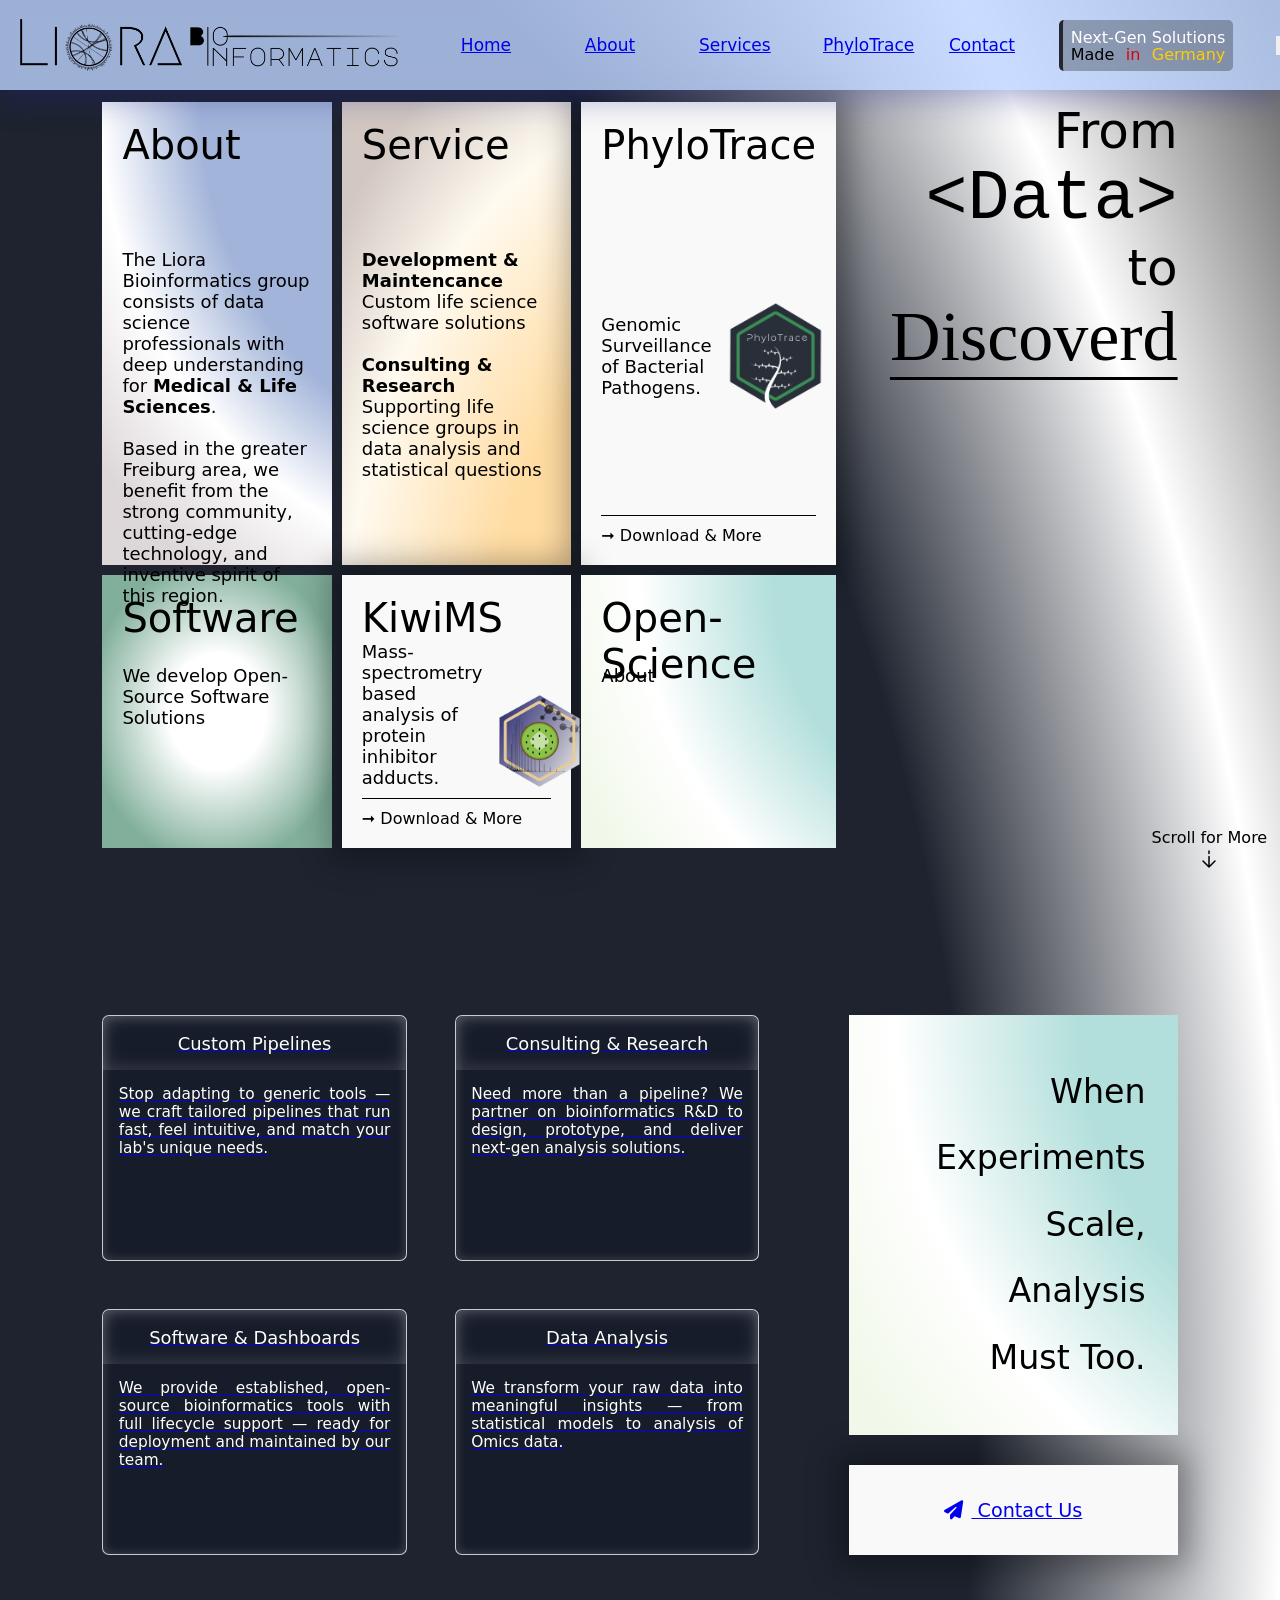
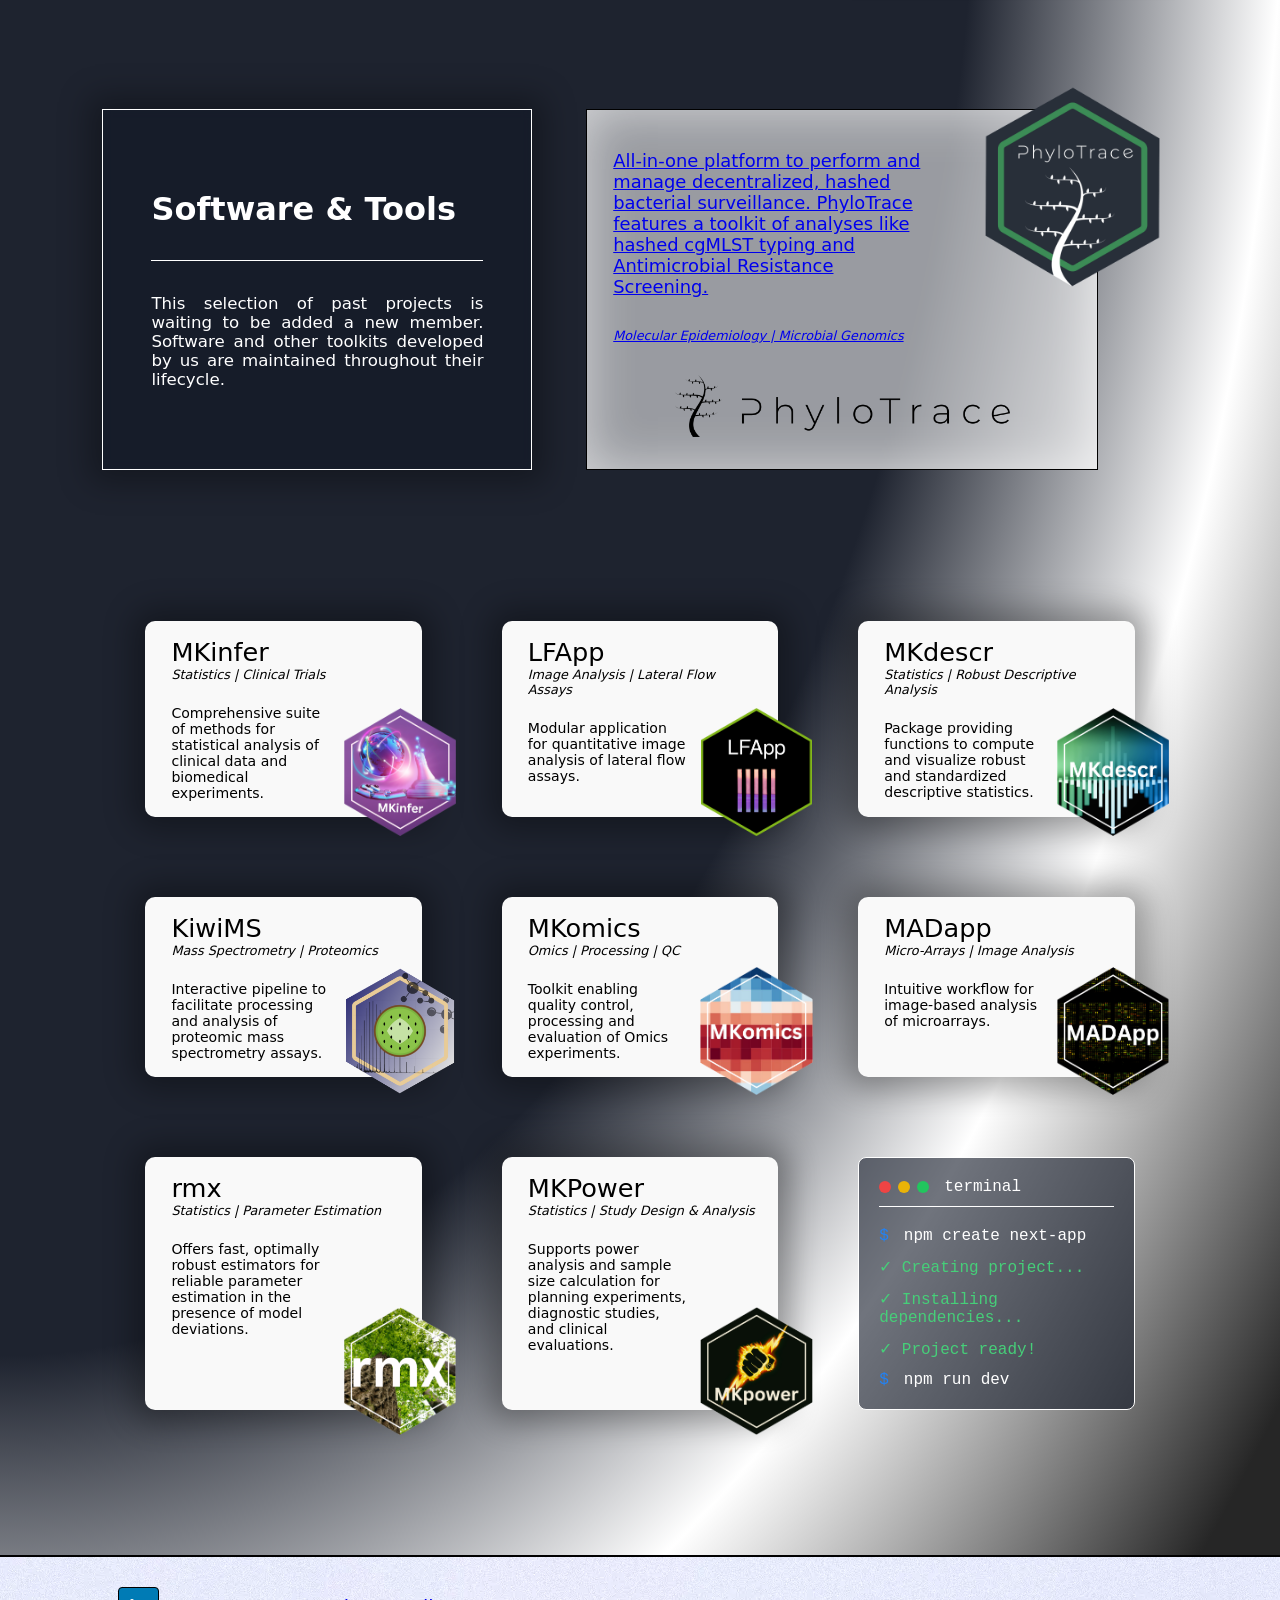
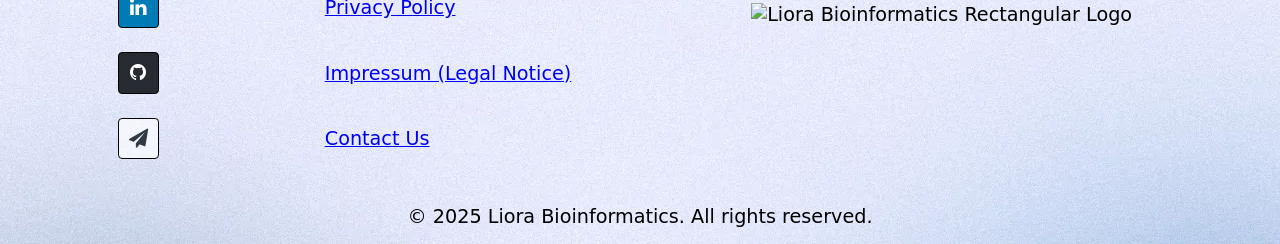
==== index.html @ e09fbf13 "Changes in home page style" ====
<!DOCTYPE html>
<html lang="en">

<head>
    <meta charset="UTF-8">
    <meta name="viewport" content="width=device-width, initial-scale=1.0">
    <title>Liora Bioinformatics</title>
    <script src="https://cdn.tailwindcss.com"></script>
    <script src="https://cdnjs.cloudflare.com/ajax/libs/gsap/3.12.2/gsap.min.js"></script>
    <script src="https://cdnjs.cloudflare.com/ajax/libs/gsap/3.12.2/ScrollTrigger.min.js"></script>
    <link rel="preload" as="image" href="styles/img/blueshades.webp" type="image/webp">
    <link rel="apple-touch-icon" sizes="180x180" href="resources/apple-touch-icon.png">
    <link rel="icon" type="image/png" sizes="32x32" href="resources/favicon-32x32.png">
    <link rel="icon" type="image/png" sizes="16x16" href="resources/favicon-16x16.png">
    <link rel="manifest" href="resources/site.webmanifest">
    <link rel="stylesheet" href="https://cdnjs.cloudflare.com/ajax/libs/font-awesome/6.6.0/css/all.min.css">
    <link rel="stylesheet" href="https://cdnjs.cloudflare.com/ajax/libs/font-awesome/4.7.0/css/font-awesome.min.css">
    <!-- Stylesheets -->
    <link rel="stylesheet" href="/styles/styles.css">
    <link rel="stylesheet" href="styles/index.css">
</head>

<body>
    <nav class="navbar">
        <a href="index.html" style="display: contents;">
            <img class="logo" src="styles/img/Liora_Long.png" alt="Liora Bioinformatics Logo">
        </a>

        <!-- Desktop Navigation -->
        <div class="navigation-refs hidden lg:flex items-center">

            <div class="menu-item relative group" onclick="window.location.href = 'index.html';">
                <a href="index.html" class="hover-underline font-bold">Home</a>
            </div>

            <!-- About Dropdown -->
            <div class="menu-item relative group" onclick="window.location.href = '/about/';">
                <!-- Hover triggers the whole group (including dropdown) -->
                <a href="/about/" class="hover-underline">About</a>

                <!-- Dropdown menu: visible when group is hovered -->
                <!-- <div class="hidden group-hover:flex flex-col dropdown" onclick="event.stopPropagation();">
                    <a href="/about/" class="dropdown-element dropdown-first block">About Liora Bioinformatics</a>
                    <a href="about-open-science.html" class="dropdown-element block">Open Science</a>
                    <a href="service3.html" class="dropdown-element block">Data Challenges</a>
                    <a href="service3.html" class="dropdown-element dropdown-last block">Big Data in Healthcare</a>
                </div> -->
            </div>

            <div class="menu-item relative group" onclick="window.location.href = '/service/';">
                <a href="/service/" class="hover-underline">Services</a>
            </div>

            <div class="menu-item relative group" onclick="window.location.href = '/phylotrace/';">
                <a href="/phylotrace/" class="hover-underline">PhyloTrace</a>
            </div>

            <div class="menu-item relative group" onclick="window.location.href = 'contact/';">
                <a href="/contact/" class="hover-underline">Contact</a>
            </div>
        </div>

        <div class="nav-madeingermany">
            <p class="nav-desc">
                <span style="color: #ffffff">Next-Gen Solutions</span>
            </p>
            <p class="nav-mig">
                <span style="color: #000000">Made </span>
                <span style="color: #DD0000">in </span>
                <span style="color: #FFCE00">Germany</span>
            </p>
        </div>

        <!-- Mobile menu button -->
        <div class="lg:hidden flex items-center">
            <button class="menu-button focus:outline-none">
                <svg class="w-6 h-6" fill="none" stroke="currentColor" viewBox="0 0 24 24">
                    <path stroke-linecap="round" stroke-linejoin="round" stroke-width="2" d="M4 6h16M4 12h16M4 18h16">
                    </path>
                </svg>
            </button>
        </div>

        <!-- Mobile Navigation -->
        <div class="mobile-menu lg:hidden bg-gray-800" style="display: none">
            <div class="px-2 pt-2 pb-3 space-y-1 sm:px-3">
                <a href="index.html" class="block px-3 py-2 text-white hover:bg-gray-700 rounded font-bold">Home</a>
                <a href="/about/" class="block px-3 py-2 text-white hover:bg-gray-700 rounded">About</a>
                <a href="/service/" class="block px-3 py-2 text-white hover:bg-gray-700 rounded">Services</a>
                <a href="/phylotrace/" class="block px-3 py-2 text-white hover:bg-gray-700 rounded">PhyloTrace</a>
                <a href="contact/" class="block px-3 py-2 text-white hover:bg-gray-700 rounded">Contact</a>
            </div>
        </div>
    </nav>

    <div class="scroll-down">
        <p>Scroll for More</p>
    </div>

    <section class="section section-first hero-section">
        <div class="hero-table">
            <div class="hero-table-tile tile-white-blue">
                <div class="hero-table-header">About</div>
                <div class="hero-table-content">
                    <p>The Liora Bioinformatics group consists of data science professionals with deep understanding for
                        <b>Medical & Life Sciences</b>.
                    </p>
                    <br>
                    <p>Based in the greater Freiburg area, we benefit from the strong community, cutting-edge
                        technology, and inventive spirit of this region.</p>
                </div>
            </div>
            <div class="hero-table-tile tile-white-orange">
                <div class="hero-table-header">Service</div>
                <div class="hero-table-content">
                    <p><b>Development & Maintencance</b> <br> Custom life science software solutions</p>
                    <br>
                    <p><b>Consulting & Research</b> <br> Supporting life science groups in data analysis and statistical
                        questions</p>
                </div>
            </div>
            <div class="hero-table-tile white">
                <div class="hero-table-header">PhyloTrace</div>
                <div class="hero-table-content table-software">
                    <div>Genomic Surveillance of Bacterial Pathogens.</div>
                    <img style="width: 50%; align-self: end;" src="styles/img/PhyloTrace_flat.png" alt="">
                </div>
                <div class="tile-bottom">➞ Download & More</div>
            </div>
            <div class="hero-table-tile tile-radial-green">
                <div class="hero-table-header">Software</div>
                <div class="hero-table-content">We develop Open-Source Software Solutions</div>
            </div>
            <div class="hero-table-tile white">
                <div class="hero-table-header">KiwiMS</div>
                <div class="hero-table-content table-software">
                    <div>Mass-spectrometry based analysis of protein inhibitor adducts.</div>
                    <img style="width: 50%; align-self: end;" src="styles/img/KiwiMS.png" alt="">
                </div>
                <div class="tile-bottom">➞ Download & More</div>
            </div>
            <div class=" hero-table-tile tile-green-white">
                <div class="hero-table-header">Open-Science</div>
                <div class="hero-table-content">About</div>
            </div>
        </div>
        <div class="data-discovery-container">
            <p class="decrypted decrypted-from" data-text="From" data-duration="500"></p>
            <p class="decrypted decrypted-data" data-text="<Data>" data-duration="1000"></p>
            <p class="decrypted decrypted-to" data-text="to" data-duration="1500"></p>
            <p class="decrypted decrypted-discovery" data-text="Discovery" data-duration="2000"></p>
        </div>
        <!-- <img id="genomeTwo" class="genome-pic genome-hero" src="styles/img/genome.png" alt=""> -->
    </section>

    <section class="section-middle landing-section">
        <div class="landing-cards">
            <a href="/service/#pipelines">
                <div class="fade-in-element hover-box" data-animation-class="is-visible" data-delay="0.2s">
                    <div class="hover-box-header">
                        Custom Pipelines
                    </div>
                    <div class="hover-box-text">
                        Stop adapting to generic tools — we craft tailored pipelines that run fast,
                        feel intuitive, and match your lab's unique needs.
                    </div>
                    <div class="learn-more">
                        Learn More
                    </div>
                </div>
            </a>
            <a href="/service/#consulting">
                <div class="fade-in-element hover-box" data-animation-class="is-visible" data-delay="0.4s">
                    <div class="hover-box-header">
                        Consulting & Research
                    </div>
                    <div class="hover-box-text">
                        Need more than a pipeline? We partner on bioinformatics R&D to design,
                        prototype, and deliver next-gen analysis solutions.
                    </div>
                    <div class="learn-more">
                        Learn More
                    </div>
                </div>
            </a>
            <a href="/service/#software">
                <div class="fade-in-element hover-box" data-animation-class="is-visible" data-delay="0.6s">
                    <div class="hover-box-header">
                        Software & Dashboards
                    </div>
                    <div class="hover-box-text">
                        We provide established, open-source bioinformatics tools with full lifecycle support —
                        ready for deployment and maintained by our team.
                    </div>
                    <div class="learn-more">
                        Learn More
                    </div>
                </div>
            </a>
            <a href="/service/#data_analysis">
                <div class="fade-in-element hover-box" data-animation-class="is-visible" data-delay="0.8s">
                    <div class="hover-box-header">
                        Data Analysis
                    </div>
                    <div class="hover-box-text">
                        We transform your raw data into meaningful insights — from statistical models to analysis of
                        Omics
                        data.
                    </div>
                    <div class="learn-more">
                        Learn More
                    </div>
                </div>
            </a>
        </div>
        <div class="landing-purpose">
            <div class="round-box tile-green-white purpose">
                <p class="purpose-headline">
                    When <br> Experiments <br> Scale, <br> Analysis <br> Must Too.
                </p>
            </div>
            <a href="contact/">
                <div class="fade-in-element round-box white service-contact" data-animation-class="is-visible"
                    data-delay="0s">
                    <i class="fa-solid fa-paper-plane inline-icon"></i> Contact Us
                </div>
            </a>
        </div>
    </section>


    <section class="section-middle home-projects-section">
        <div class="project-landing">
            <div class="fade-in-element round-box dark project-description" data-animation-class="is-visible"
                data-delay="0.2s">
                <div class="header-white">
                    Software & Tools
                </div>
                <div class="box-textcontent project-description-text">
                    This selection of past projects is waiting to be added a new member.
                    Software and other toolkits developed by us are
                    maintained throughout their lifecycle.
                </div>
            </div>
            <a href="/phylotrace/" class="project-phylotrace round-box glass">
                <img src="styles/img/PhyloTrace_flat.png" class="phylotrace-img project-img">
                <div class="project-title">
                    <div class="project-desc phylotrace-desc">
                        All-in-one platform to perform and manage decentralized, hashed bacterial surveillance.
                        PhyloTrace features
                        a
                        toolkit of analyses like hashed cgMLST typing and Antimicrobial Resistance Screening.
                    </div>
                </div>
                <div class="project-field phylotrace-field">
                    Molecular Epidemiology | Microbial Genomics
                </div>
                <img src="styles/img/PhyloTrace_bw.png" class="phylotrace-logo">
            </a>
        </div>
        <div class="project-cards">
            <div class="fade-in-element round-box white project" data-animation-class="is-visible" data-delay="0.2s">
                <img src="styles/img/hex-MKinfer.png" class="project-img">
                <div class="project-title">
                    <div class="project-name">
                        MKinfer
                    </div>
                    <div class="project-field">
                        Statistics | Clinical Trials
                    </div>
                </div>
                <div class="project-desc">
                    Comprehensive suite of methods for statistical analysis
                    of clinical data and biomedical experiments.
                </div>
            </div>
            <div class="fade-in-element round-box white project" data-animation-class="is-visible" data-delay="0.4s">
                <img src="styles/img/hex-LFApp.png" class="project-img">
                <div class="project-title">
                    <div class="project-name">
                        LFApp
                    </div>
                    <div class="project-field">
                        Image Analysis | Lateral Flow Assays
                    </div>
                </div>
                <div class="project-desc">
                    Modular application for quantitative image analysis of lateral flow assays.
                </div>
            </div>
            <div class="fade-in-element round-box white project" data-animation-class="is-visible" data-delay="0.6s">
                <img src="styles/img/hex-MKdescr.png" class="project-img">
                <div class="project-title">
                    <div class="project-name">
                        MKdescr
                    </div>
                    <div class="project-field">
                        Statistics | Robust Descriptive Analysis
                    </div>
                </div>
                <div class="project-desc">
                    Package providing functions to compute and visualize robust and standardized descriptive
                    statistics.
                </div>
            </div>
            <div class="fade-in-element round-box white project" data-animation-class="is-visible" data-delay="0.2s">
                <img src="styles/img/KiwiMS.png" class="project-img">
                <div class="project-title">
                    <div class="project-name">
                        KiwiMS
                    </div>
                    <div class="project-field">
                        Mass Spectrometry | Proteomics
                    </div>
                </div>
                <div class="project-desc">
                    Interactive pipeline to facilitate processing and analysis of proteomic mass spectrometry
                    assays.
                </div>
            </div>
            <div class="fade-in-element round-box white project" data-animation-class="is-visible" data-delay="0.4s">
                <img src="styles/img/hex-MKomics.png" class="project-img">
                <div class="project-title">
                    <div class="project-name">
                        MKomics
                    </div>
                    <div class="project-field">
                        Omics | Processing | QC
                    </div>
                </div>
                <div class="project-desc">
                    Toolkit enabling quality control, processing and evaluation of Omics experiments.
                </div>
            </div>
            <div class="fade-in-element round-box white project" data-animation-class="is-visible" data-delay="0.6s">
                <img src="styles/img/hex-MADApp.png" class="project-img">
                <div class="project-title">
                    <div class="project-name">
                        MADapp
                    </div>
                    <div class="project-field">
                        Micro-Arrays | Image Analysis
                    </div>
                </div>
                <div class="project-desc">
                    Intuitive workflow for image-based analysis of microarrays.
                </div>
            </div>
            <div class="fade-in-element round-box white project" data-animation-class="is-visible" data-delay="0.2s">
                <img src="styles/img/hex-rmx.png" class="project-img">
                <div class="project-title">
                    <div class="project-name">
                        rmx
                    </div>
                    <div class="project-field">
                        Statistics | Parameter Estimation
                    </div>
                </div>
                <div class="project-desc">
                    Offers fast, optimally robust estimators for reliable parameter estimation in the presence of
                    model
                    deviations.
                </div>
            </div>
            <div class="fade-in-element round-box white project" data-animation-class="is-visible" data-delay="0.4s">
                <img src="styles/img/hex-MKpower.png" class="project-img">
                <div class="project-title">
                    <div class="project-name">
                        MKPower
                    </div>
                    <div class="project-field">
                        Statistics | Study Design & Analysis
                    </div>
                </div>
                <div class="project-desc">
                    Supports power analysis and sample size calculation for planning experiments, diagnostic
                    studies,
                    and clinical
                    evaluations.
                </div>
            </div>
            <div class="fade-in-element terminal-container" data-animation-class="is-visible" data-delay="0.6s">
                <div class="top-side">
                    <div class="red-circle"></div>
                    <div class="yellow-circle"></div>
                    <div class="green-circle"></div>
                    <p class="terminal-title">terminal</p>
                </div>
                <div class="main-side">
                    <div class="line"><span class="dollar">$</span>npm create next-app</div>
                    <div class="green-line line-1">✓ Creating project...</div>
                    <div class="green-line line-2">✓ Installing dependencies...</div>
                    <div class="green-line line-3">✓ Project ready!</div>
                    <div class="line"><span class="dollar">$</span>npm run dev</div>
                </div>
            </div>
        </div>
    </section>

    <div class="footer-section">
        <div class="footer-container">
            <div class="social">
                <a href="https://www.linkedin.com/company/102839404" target="_blank" class="fa fa-linkedin"></a>
                <a href="https://github.com/liora-bioinformatics" target="_blank" class="fa fa-github"></a>
                <a href="contact.html" class="fa fa-paper-plane"></a>
            </div>
            <div class="footer-links">
                <a href="/privacy-policy/" class="hover:text-gray-300">Privacy Policy</a>
                <a href="/impressum/" class="hover:text-gray-300">Impressum (Legal Notice)</a>
                <a href="contact/" class="hover:text-gray-300">Contact Us</a>
            </div>
            <img src="styles/img/Liora_rect.png" alt="Liora Bioinformatics Rectangular Logo" class="footer-logo">
        </div>
        <p class="reserved-rights">© 2025 Liora Bioinformatics. All rights reserved.</p>
    </div>

    <script src="resources/scripts.js"></script>
</body>

</html>
---- styles/styles.css ----
:root {
  --gradient-white-blue: radial-gradient(ellipse farthest-corner at 180% 0%, #a2b4d9 54%, rgb(255 255 255) 71%, rgb(255 246 246 / 85%) 90%);;
  --gradient-white-orange: radial-gradient(ellipse farthest-corner at 150% 120%, #ffdca2 40%, rgb(255, 250, 240) 70%, rgba(255, 240, 230, 0.8) 90%);
  --gradient-white-green: radial-gradient(ellipse farthest-corner at 200% 200%, #81af9b 40%, #f0f4f1 70%, #ffffff 90%);
  --gradient-midnight: radial-gradient(ellipse farthest-corner at 180% 0%, #1a202c 54%, #8d949e8a 75%, rgba(10, 10, 10, 0.9) 90%);
  --gradient-midnight-skew: radial-gradient(ellipse farthest-corner at 180% 180%, #1a202c 54%, #8d949e0a 75%, rgba(10, 10, 10, 0.9) 90%);
  --gradient-green-white: radial-gradient(circle farthest-corner at 180% 0%, #b2dfdb 50%, #ffffff 75%, #f1f8e9 95%);
  --gradient-radial-green: radial-gradient(ellipse farthest-corner at 50% 50%, #ffffff 0%, #ffffff 30%, #81af9b 80%);
} 

*,
*::before,
*::after {
  box-sizing: border-box;
  margin: 0;
  padding: 0;
}

p,
h1,
h2,
h3,
h4,
h5,
a {
  font-weight: 300;
}

html {
  scroll-behavior: smooth;
}

body {
  color: black;
  font-family: system-ui;
  overflow-x: hidden;
  background: radial-gradient(at 0% 40%, rgb(30 35 47) 54%, rgb(255, 255, 255) 71%, rgba(0, 0, 0, 0.85) 90%);
}

body>nav {
    position: fixed !important;
    padding: 0 !important;
    min-height: fit-content;
    color: black;
    top: 0px;
    width: 100%;
    z-index: 9999;
    box-shadow: 0 8px 32px rgba(31, 38, 135, 0.37);
    background: rgb(189 212 255 / 80%);
    -webkit-backdrop-filter: blur(12px);
    backdrop-filter: blur(8px);
    height: 90px;
    display: flex;
    flex-wrap: wrap;
    align-content: center;
    justify-content: space-between;
    align-items: center;
}

.menu-item {
  height: 101%;
  align-content: center;
  width: 100px;
  transition: box-shadow 0.2s ease-out;
  text-align: center;
  border-radius: 5px; 
  padding: 10px;
  padding-left: 15px;
  padding-right: 15px;
  font-size: 17px;
}

.menu-item:hover {
    box-shadow: inset 0px 0px 15px 2px rgb(255 255 255 / 60%);
    cursor: pointer;
}

.navigation-refs {
  display: flex;
  justify-content: space-evenly;
  gap: 1.5rem;
  height: 90%;
  padding: 0;
}

.dropdown {
  top: 110%;
  position: absolute;
  width: max-content;
  background: #ffffffb8;
  border-radius: 7px;
  z-index: 0;
  background-color: rgb(17 24 39 / 85%);
  color: white;
  left: -50%;
  box-shadow: 0px 0px 50px 0px white;
}

.dropdown-element {
  color: white;
  font-size: 18px;
  font-weight: 300;
  padding: 1rem;
  padding-left: 3rem;
  padding-right: 3rem;
}

.dropdown-element:hover,
.dropdown-selected {
  color: black;
  background: #c1e7f9;
}

.dropdown-last:hover {
  border-bottom-left-radius: 5px;
  border-bottom-right-radius: 5px;
}

.dropdown-first {
  border-top-left-radius: 5px;
  border-top-right-radius: 5px;
}

.hover-underline {
  position: relative;
  display: inline-block;
}

.hover-underline::after,
.hover-underline::before {
  content: '';
  position: absolute;
  width: 100%;
  height: 1px;
  bottom: -5px;
  left: 0;
  transform: scaleX(0);
  transform-origin: right;
  transition: transform 0.2s ease-out;
}

.no-round-borders {
  border-radius: unset !important;
}

.hover-underline::before {
  top: -5px;
  transform-origin: left;
}

.hover-underline:after {
  background: black;
}

.hover-underline:hover::after,
.hover-underline:hover::before {
  transform: scaleX(1);
}

.legal-content {
  padding: 2em;
}

@media (max-width: 768px) {
  .legal-content {
    margin-top: 90px;
  }
}

.legal-content h1 {
  margin-bottom: 10px;
  font-size: 2em;
  margin-top: 5px;
}

.legal-content h2 {
  font-size: 1.2em;
  margin-bottom: 5px;
  margin-top: 5px;
}

.legal-content p {
  margin-top: 5px;
}

.learn-more {
  font-size: 0.9vw;
  font-style: italic;
  align-self: end;
  line-height: 1;
  width: -webkit-fill-available;
  padding: 1em;
  text-align: center;
  color: transparent;
  opacity: 0;
  transition: color 0.3s ease-out, opacity 0.3s ease-out;
}

.hover-box:hover .learn-more,
.project:hover .learn-more,
.project-phylotrace:hover .learn-more {
  color: black;
  opacity: 1;
  transition: color 0.3s ease-out, opacity 0.3s ease-out;
}

.logo {
    height: 80%;
    vertical-align: middle;
    display: inline-block;
    align-self: center;
    padding: 10px;
    padding-left: 20px;
}

.footer-logo {
  padding: 30px;
  height: 100%;
  vertical-align: middle;
  display: inline-block;
  align-self: center;
}

.items-center a {
  font-family: system-ui;
}

section {
  color: black;
  background: transparent;
  z-index: 1;
  position: relative;
  height: fit-content;
  width: 100%;
  padding: 8%;
}

.intro {
  margin-top: 15vh;
  display: grid;
  grid-template-columns: 1fr 1fr;
}



.header-white {
  font-weight: bold;
  font-size: 2.5vw;
  border-bottom: 1px solid white;
  padding-bottom: 1em;
}

.about-header-black {
  font-weight: bold;
  font-size: 2.5vw;
  border-bottom: 1px solid black;
  padding-bottom: 1vw;
}

.about-invent {
  text-align: justify;
  margin-top: 1em;
  font-size: 1.5vw;
}

.about-story {
  height: fit-content;
  background: #ffffff96;
  border-radius: 7px;
  padding: 1.5em;
  box-shadow: 0px 0px 30px 12px #00000052;
  z-index: 1;
  backdrop-filter: blur(5px);
  width: 50%;
  margin-right: 5%;
  padding-top: 1vw;
  padding-bottom: 4vw;
}

.inline-icon {
  margin-right: 8px;
}

.about-sep {
  background-color: #ffffff69;
  display: flex;
  flex-wrap: wrap;
  justify-content: space-evenly;
  padding: 1rem;
  box-sizing: border-box;
  max-width: 100%;
  z-index: 2;
  position: relative;
  backdrop-filter: blur(5px);
  box-shadow: 0px 0px 30px 12px #00000052;
  margin-top: 5vh;
  border-radius: 7px;
}

.fade {
  opacity: 0;
  visibility: hidden;
}

@keyframes fadeInEffect {
  from {
    opacity: 0;
    transform: translateY(10vh);
    visibility: hidden;
  }

  to {
    opacity: 1;
    transform: none;
    visibility: visible;
  }
}

.fade-in-element {
  opacity: 0;
  transform: translateY(10vh);
  visibility: hidden;
}

.fade-in-element.is-visible {
  animation: fadeInEffect 0.6s ease-out forwards;
}

.genome-hero-3 {
  transform: rotate(-40deg);
  position: absolute;
  width: 25vw;
  left: 28%;
  top: 15%;
  opacity: 1;
  z-index: 0;
  padding-top: 25vw;
}

.about-sep img {
  width: clamp(100px, 20%, 250px);
  height: auto;
  object-fit: contain;
  flex-shrink: 1;
  padding-right: 2em;
}

.about-profile {
  display: grid;
  gap: 2em;
  margin-top: 10vh;
  grid-template-columns: 2fr 1fr;
  grid-template-rows: 1fr 3fr;
}

.about {
  display: flex;
  justify-content: center;
  align-content: center;
  flex-wrap: wrap;
  height: 70%;
}

.about-left {
  height: fit-content;
  background-color: rgb(17 24 39 / 60%);
  color: white;
  border-radius: 7px;
  padding: 1.5em;
  box-shadow: 0px 0px 30px 12px #00000052;
  width: 30%;
  align-self: center;
}

.hover-box-text {
  font-weight: 300;
  font-size: 1.2vw;
  text-align: justify;
  align-self: center;
  padding: 1em;
  height: 7em;
  min-height: fit-content;
}

.hover-box {
  height: 100%;
  background-color: rgb(17 24 39 / 60%);
  color: white;
  border-radius: 7px;
  box-shadow: inset 0px 0px 11px 0px #ffffff30;
  align-self: center;
  backdrop-filter: blur(5px);
  display: flex;
  border: 1px solid;
  border-color: #ffffffc4;
  flex-direction: column;
  transition: border-color 0.2s ease-in, box-shadow 0.4s ease-in, background-color 0.4s ease-in, color 0.4s ease-in, transform 0.4s ease-out;
}

.hover-box:hover {
  background-color: #ffffff96;
  transform: scale(1.05);
  box-shadow: 0px 0px 30px 12px #00000052;
  color: #000000;
  cursor: pointer;
  border-color: #0000008c;
  -webkit-transition: transform 0.2s linear;
  transition: border-color 0.2s ease-in, box-shadow 0.4s ease-in, background-color 0.2s ease-in, color 0.2s ease-in, transform 0.4s ease-out;
}

.hover-box-header {
  font-weight: 300;
  font-size: 1.4vw;
  align-self: anchor-center;
  text-align: center;
  border-radius: 0.5rem;
  align-content: center;
  background-color: rgb(17 24 39 / 0%);
  box-shadow: inset 0px 0px 20px 0px #ffffff30;
  border-bottom-right-radius: 0;
  width: -webkit-fill-available;
  border-bottom-left-radius: 0;
  min-height: fit-content;
  height: 3em;
  transition: box-shadow 0.2s ease-in
}

.hover-box:hover .hover-box-header {
  box-shadow: inset 0px 0px 11px 0px #00000030;
  transition: box-shadow 0.2s ease-in
}

.story-main {
  margin-bottom: 2%;
  margin-top: 13%;
  width: 50%;
}

.story-main-end {
  justify-self: flex-end;
  display: grid;
}

.story-main-start {
  justify-self: flex-start;
}

.box-textcontent {
  margin-top: 1em;
  font-weight: 300;
  font-size: 1.3vw;
  text-align: justify;
}

.profile-name {
  font-size: 2em;
}

.profile-function {
  font-weight: 100;
  font-size: 1.5vw;
  display: none;
}

.section-middle {
  padding-top: 4%;
}

.profile-pic {
  box-shadow: 0 30px 40px rgba(0, 0, 0, .8);
  border-radius: 1rem;
  align-self: baseline;
  object-fit: contain;
  width: 75%;
  justify-self: center;
  grid-column: 2;
  grid-row: 1 / span 2;
}

.team-section {
  display: grid;
  grid-template-columns: 1fr 1fr;
  gap: 5vh;
  margin: 5vh;
}

.nav-madeingermany {
  background: #00000045;
  border-radius: 5px;
  padding: 0.5em;
  border: 4px solid #000000bf;
  border-bottom: none;
  border-top: none;
  border-right: none;
  height: fit-content;
  align-self: center;
  margin-right: 1rem;
}

@media (max-width: 1100px) {
  .nav-madeingermany {
    display: none;
  }
}

@media (min-width: 1100px) {
  .footer-madeingermany {
    display: none;
  }
}

.footer-madeingermany {
  background: #00000045;
  border-radius: 5px;
  padding: 0.5em;
  border: 4px solid #000000bf;
  border-bottom: none;
  border-top: none;
  border-right: none;
  height: fit-content;
  align-self: center;
  margin-right: 1rem;
}

.nav-mig {
  line-height: 1;
  display: flex;
  justify-content: space-between;
}

.nav-desc {
  align-self: end;
}

.genome-pic {
  opacity: 0.7;
  transform: rotate(0deg);
  display: block;
  transition: transform linear;
}

.genome-landing {
  position: absolute;
  max-width: 35%;
  right: -5%;
  top: 5%;
}

.genome-hero {
  position: absolute;
  max-width: 20%;
  left: 10%;
  padding-top: 40%;
  opacity: 0.7;
  rotate: 200deg;
}

.main-statement {
  font-size: 1.5vw;
  line-height: 3.5em;
  padding-top: 3rem;
}

.intro-statements {
  display: grid;
  grid-template-columns: 1fr 1fr;
  height: 70vh;
  overflow: hidden;
}

.intro-statement {
  border: 1px solid black;
  padding: 3rem;
  border-radius: 8px;
  background-color: rgb(17 24 39 / 60%);
  color: white;
  margin: 1rem;
  cursor: pointer;
  overflow: hidden;
  display: flex;
  flex-direction: column;
  justify-content: center;
  cursor: pointer;
  overflow: hidden;
}

.intro-statements .left-top:hover {
  box-shadow: -8px -8px 0px 2px #000000c7;
}

.intro-statements .right-top:hover {
  box-shadow: 8px -8px 0px 2px #000000c7;
}

.intro-statements .left-middle:hover {
  box-shadow: -8px 0px 0px 2px #000000c7;
}

.intro-statements .right-middle:hover {
  box-shadow: 8px 0px 0px 2px #000000c7;
}

.intro-statements .left-bottom:hover {
  box-shadow: -8px 8px 0px 2px #000000c7;
}

.intro-statements .right-bottom:hover {
  box-shadow: 8px 8px 0px 2px #000000c7;
}

.intro-statement .title {
  margin: 0 0 10px;
  font-size: 18px;
}

.intro-statement .description {
  margin: 0;
  font-size: 16px;
}

.intro-statement .detail {
  display: none;
  font-size: 14px;
  margin-top: 10px;
  line-height: 1.5;
  text-align: left;
  overflow-y: auto;
}

.intro-statement:hover .title,
.intro-statement:hover .description {
  display: none;
}

.intro-statement:hover .detail {
  display: block;
}

@media (max-width: 600px) {
  .intro-statements {
    grid-template-columns: 1fr;
    height: auto;
  }

  .intro-statement {
    height: auto;
  }

  .intro-statement .detail {
    overflow-y: visible;
  }
}

.scroll-down {
  position: absolute;
  top: 92%;
  right: 0px;
  margin: auto;
  text-align: center;
  z-index: 999;
  font-size: 1em;
  margin-right: 1%;
}

.scroll-down:after {
  content: "";
  display: block;
  width: 1.5em;
  height: 1.5em;
  margin: 0px auto 0;
  background-image: url("img/arrow-down-svgrepo-com.svg");
  background-size: contain;
  background-repeat: no-repeat;
  animation: jump 1.5s infinite ease-in-out;
}

@keyframes jump {

  0%,
  100% {
    transform: translateY(0);
  }

  50% {
    transform: translateY(10px);
  }
}

.project-item {
  position: absolute;
  top: 0;
  left: 0;
  width: 100%;
  height: 100%;
  opacity: 0;
  display: flex;
  flex-direction: column;
  align-items: center;
  justify-content: center;
  z-index: 999;
}

.project-item img {
  width: 250px;
  height: 250px;
  object-fit: contain;
  max-width: none;
}

#blackforest {
  width: unset;
  z-index: 2;
  border-bottom-left-radius: 1rem;
  border-bottom-right-radius: 1rem;
  margin-top: -1%;
  width: 100%;
}

.fa {
  padding: 10px;
  text-align: center;
  border-radius: 4px;
  text-decoration: none;
}

.fa-linkedin {
  background: #007bb5;
  color: white !important;
}

.fa-github {
  background-color: #262b31;
  color: white !important;
}

.social .fa-paper-plane {
  background-color: #ffffffab;
  color: #313a43;
}

.social {
  height: -webkit-fill-available;
  display: flex;
  flex-wrap: wrap;
  gap: 10px;
  flex-direction: column;
  align-self: center;
  border-right: none;
  padding-right: 1rem;
  justify-content: space-evenly;
}

.social a { 
  border: 1px solid black;
}

@media (max-width: 768px) {
  .social {
    border-right: 1px solid white;
  }
}

.footer-section {
  position: relative;
  color: black;
  z-index: 1000;
  width: 100%;
  font-size: 1.2em;
  padding: 1rem;
  background-image: url('img/blueshades.webp');
  border-top: 2px solid black;
}

.footer-container {
  display: flex;
  gap: 3rem;
  bottom: 0px;
  z-index: 1000;
  width: 100%;
  height: 200px;
  justify-content: space-evenly;
  min-height: fit-content;
  min-width: fit-content;
  align-items: center;
}

.reserved-rights {
  text-align: center;
  margin-top: 2rem;
}

.footer-links a:hover {
  color: #009fff !important;
}

.footer-links {
  justify-content: center;
  display: flex;
  gap: 1em;
  flex-direction: column;
  height: -webkit-fill-available;
  justify-content: space-evenly;
}

p,
h1,
h2,
h3,
h4,
h5,
h6 {
  position: relative;
  z-index: 9999;
}

.text-left {
  margin-left: 2rem;
  max-width: 20rem;
}

.text-right {
  margin-right: 2rem;
  max-width: 20rem;
}

.outro-parent {
  display: flex;
  flex-direction: column;
}

/* About - Open Science*/

.about-open-science {
  justify-content: center;
  flex-direction: column;
}

.about-open-science-hero {
  margin-top: 5%;
  margin-bottom: unset;
}

.open-science-cards {
  display: flex;
  gap: 8%;
}

.open-science-card {
  height: fit-content;
  background-color: rgb(17 24 39 / 60%);
  color: white;
  border-radius: 7px;
  padding: 2em;
  box-shadow: 0px 0px 30px 12px #ffffff52;
  justify-self: center;
  width: 28%;
  text-align: center;
  height: auto;
}

.card-uno {
  width: 50%;
}

.card-citation {
  font-weight: 300;
  margin-top: 1em;
  margin-bottom: 1em;
  font-size: 1.3vw;
}

.card-source {
  margin-bottom: 1em;
}

.open-science-card-content {
  justify-content: center;
  display: grid;
  height: 100%;
}

.header {
  font-size: 3.5vw;
  text-align: center;
}

.subheader {
  font-size: 2.5vw;
  justify-self: center;
  margin-top: 3%;
  margin-bottom: 7%;
  text-align: center;
}

.subsubheader {
  font-size: 1.5vw;
  justify-self: center;
  margin-top: 3%;
  margin-bottom: 7%;
  font-weight: 300;
  text-align: center;
}

.open-science-card-header {
  font-size: 2vw;
  margin-bottom: 1em;
  margin-top: 1em;
}

.open-science-card-text {
  font-size: 1.5vw;
  font-weight: 300;
  margin-bottom: 1em;
}

.genome-hero-4 {
  transform: rotate(-40deg);
  position: absolute;
  width: 40%;
  left: 55%;
  top: 30%;
  opacity: 1;
  z-index: 0;
  padding-right: 25rem;
}

.genome-hero-5 {
  transform: rotate(-40deg);
  position: absolute;
  width: 40%;
  left: 50%;
  top: 30%;
  opacity: 1;
  z-index: 0;
  padding-left: 30rem;
}

/* Animation Home */


.home-hero {
  align-content: center;
  backdrop-filter: blur(3px);
  border: 1px solid #ffffff2e;
  border-radius: 1rem;
  width: 40vw;
  justify-items: center;
}



.grid-long {
  grid-area: grid-long;
}

.grid-short-1 {
  grid-area: grid-short-1;
  background: #ffffff96;
}

.grid-short-2 {
  grid-area: grid-short-2;
  background: #80808014;
}

.round-box {
  z-index: 2;
  backdrop-filter: blur(5px);
  align-content: center;
}

.round-box.dark {
  background-color: rgb(17 24 39 / 60%);
  box-shadow: 0px 0px 30px 12px #00000052;
  color: white;
  border: 1px solid white;
}

.round-box.light {
  background: #ffffff96;
  box-shadow: 0px 0px 30px 12px #00000052;
}

.round-box.glass {
      border: 1px solid #000000;
    background: #ffffff8c;
    box-shadow: inset 0px 0px 50px #ffffff94;
}

.white {
  background-color: #f9f9f9;
  box-shadow: 0px 0px 30px 12px #00000052;
}

.dark {
  background-color: rgb(17 24 39 / 60%);
  box-shadow: 0px 0px 30px 12px #00000052;
  box-shadow: 0px 0px 30px 12px #00000052;
}

/* Gallery styles  */

.gallery__item,
.carousel__item {
  position: relative;
  overflow: hidden;
  justify-self: center;
  align-content: center;
  max-width: 100%;
  max-height: 100%;
  width: 100%;
  height: 100%;
  pointer-events: none;
  justify-content: center;
  display: flex;
  min-height: fit-content;
  flex-direction: column;
}

.gallery__img,
.carousel__img {
  object-fit: cover;
  display: block;
  transform: scale(1);
  opacity: 1;
  transition: transform 1s ease-in-out, opacity 1s ease-in-out;
  border-radius: 0.5rem;
  align-self: center;
  justify-self: center;
  max-width: 100%;
  max-height: 100%;
}

.project-page {
  display: flex;
  height: 100%;
  gap: 5vw;
}

@media (max-width: 768px) {
  .project-page {
    flex-direction: column;
  }
}

.project-section {
  height: 100vh;
  padding-left: 0;
  padding-top: 0;
  margin-top: 110px;
}

@media (max-width: 768px) {
  .project-section {
    padding: 4%;
    height: auto;
    margin-top: 90px;
  }
}

.project-sidebar {
  width: 15%;
  border-top-left-radius: 0;
  border-bottom-left-radius: 0;
  display: flex;
  flex-direction: column;
  justify-content: space-evenly;
  min-width: 15%;
  max-height: 100%;
}

@media (max-width: 768px) {
  .project-sidebar {
    width: 100%;
    border-radius: 0.5rem;
  }
}

.project-overview {
  font-weight: 300;
  padding: 2em;
  font-size: 1.1vw;
  text-align: justify;
}

.button {
  background-color: black;
  padding: 0.5em;
  border-radius: 5px;
  margin-left: 20%;
  margin-right: 20%;
  display: flex;
  justify-content: center;
  align-items: center;
  font-size: 1.3vw;
}


.button:hover {
  background-color: #0000007e;
}

.overview-button {
  background-color: #ffffff96;
  padding: 0.5em;
  border-radius: 5px;
  margin-left: 1%;
  margin-right: 1%;
  display: flex;
  justify-content: center;
  align-items: center;
  font-size: 1.3vw;
  min-width: fit-content;
  width: 10vw;
  height: 7vh;
  font-weight: 300;
}

.project-button-banner {
  display: flex;
  justify-content: space-around;
  align-items: anchor-center;
  grid-column: 1 / span 3;
  grid-row: 1 / span 1;
}

.project-buttons {
  display: flex;
}

/* Projects */
.project {
  padding: 1em;
  min-height: fit-content;
  height: 100%;
  max-height: 100%;
  box-shadow: 0px 0px 30px 12px #00000052;
  transition: box-shadow-color 0.3 ease;
  display: flex;
  flex-direction: column;
  gap: 1em;
  border-radius: 10px !important;
}


.project-img {
  position: absolute;
  max-width: 100%;
  max-height: 100%;
  height: auto;
  bottom: -10%;
  left: 69%;
  display: block;
  object-fit: contain;
  transform: scale(1);
  transition: transform 0.3s ease;
  width: 10vw;
  height: 10vw;
}

/* Services*/
.services-expertise {
  display: flex;
  gap: 5vw;
}

.services-description {
  text-align: justify;
  min-height: fit-content;
  height: 50vh;
}

@media (max-width: 768px) {
  .services-description {
    height: unset !important;
    padding: 1%;
  }
}

.software-div {
  height: 10vh;
  display: flex;
  gap: 5vh;
  height: auto;

  a {
    width: 50%
  }
}

@media (max-width: 768px) {
  .software-div {
    display: flex;
    gap: 5vh;
    flex-direction: column;

    a {
      width: 100%;
    }
  }
}

.services-intro {
  display: flex;
  height: 100vh;
  gap: 5vw;
  max-height: 100vh;
}

@media (max-width: 768px) {
  .services-intro {
    height: unset;
    max-height: unset;
  }
}

.services-intro-tile {
  display: flex;
  flex-direction: column;
  justify-content: space-between;
}

.services-header {
  font-size: 2.5vw;
  text-align: center;
  padding: 1em;
  height: 40vh;
  min-height: fit-content;
}

.services-subheader {
  font-size: 1.4vw;
  text-align: center;
  padding: 1em;
  height: 20vh;
  min-height: fit-content;
}

.services-textbody {
  font-size: 1vw;
  text-align: justify;
}

.technology-box {
  padding: 1em;
}

.technology-grid {
  display: grid;
  grid-template-columns: 1fr 1fr;
  gap: 1em;
}

.service-impact {
  display: flex;
  gap: 5vh;
}

.service-cards {
  display: grid;
  grid-template-columns: 1fr 1fr 1fr 1fr;
  gap: 3%;
  height: 85%;
  min-height: fit-content;
  align-self: center;
}

ul {
  list-style: inherit !important;
  list-style-type: disc;
  padding-left: 2.5em !important;
  display: inline-block;
  text-align: left;
}

.service-card-list {
  font-size: 1.2vw;
  margin-top: 1em;
  font-weight: 300;
  margin-right: 1em;
}

.service-card-content {
  display: flex;
  flex-direction: column;
  height: 100%;
  justify-content: space-around;
}

.service-card-textblock {
  font-weight: 300;
  font-size: 1.2vw;
  text-align: justify;
  align-self: center;
  padding: 2em;
  min-height: fit-content;
}

.service-present {
  display: grid;
  gap: 5vh;
  justify-items: stretch;
}

@media (max-width: 768px) {
  .service-present {
    display: block;
  }
}

#pipelines {
  grid-template-columns: 1fr 3fr 2fr;
}

@media (max-width: 768px) {
  #pipelines {
    grid-template-columns: 1fr;
    gap: 1em;

    .carousel-container {
      height: 30vh !important;
    }
  }
}

#software {
  grid-template-columns: 1fr 2fr;
}

#software .carousel-container {
  width: 30vw;
}

@media (max-width: 768px) {
  #software {
    .carousel-container {
      width: 100%;
      height: 10vh;
    }

    .carousel-image {
      height: 25vh !important;
    }
  }

}

#consulting {
  grid-template-columns: 1fr 2.5fr 2.5fr;
}

@media (max-width: 768px) {
  #consulting {
    grid-template-columns: 1fr;
  }
}

#consulting {
  .carousel-container {
    height: 10vh;
    width: 30vw;
  }

  .carousel-image {
    height: 55vh !important;
  }
}



@media (max-width: 768px) {
  #consulting .carousel-container {
    height: 10vh;
    width: 100%;
  }
}

#data_analysis {
  grid-template-columns: 1fr 3fr 2fr;
}

@media (max-width: 768px) {
  #data_anaylsis .carousel-image {
    height: 32vh !important;
  }
}

.services-content {
  height: 65vh;
  display: flex;
  flex-direction: column;
  gap: 5vh;
  min-height: fit-content;
}

.services-item {
  font-size: 1.5vw;
  font-weight: 300;
}

.services-textbox {
  font-size: 1.6vw;
  font-weight: 300;
}

.services-options-tech {
  display: grid;
  grid-template-columns: 1fr 1fr;
}

.services-img {
  max-width: 100%;
  height: 30vh;
}

.services-item ul {
  list-style: none;
  padding: 0;
  margin-top: 15px;
}

.services-item li {
  margin-bottom: 8px;
}

.carousel-container {
  overflow: hidden;
  position: relative;
  width: 100%;
  height: 100%;
  font-size: 2rem;
}

/* For fade animation */
.carousel-container[data-animation="fade"] .carousel__item {
  position: absolute;
  top: 0;
  left: 0;
  opacity: 0;
  transition: opacity 1s ease-in-out;
}

.carousel-container[data-animation="fade"] .carousel__item.active {
  opacity: 1;
}

/* For slide animation */
.carousel-container[data-animation="slide"] .carousel-inner {
  display: flex;
  flex-wrap: nowrap;
  height: 100%;
  transition: transform 0.5s ease;
}

.carousel-container[data-animation="slide"] .carousel__item {
  position: static;
  flex: 0 0 100%;
  height: 100%;
}

.slide-item {
  padding: 1em;
  text-align: center;
  align-self: center;
}

.service-contact {
  padding: 1em;
  align-self: anchor-center;
  width: 100%;
  text-align: center;
  font-size: 1.5vw;
  height: 10vh;
  font-weight: 300;
  transition: box-shadow 0.2s ease-out, font-weight 0.2s ease-out, opacity 0.2s ease-out;
}

@media (max-width: 768px) {
  .service-contact {
    font-size: 1.2rem;
    height: unset;
  }
}

.service-contact:hover {
  transition: box-shadow 0.2s ease-in, font-weight 0.2s ease-in;
  box-shadow: 0px 0px 30px 12px #00000070;
  font-weight: 600;
  cursor: pointer;
}

/* Letter glitch */

.letter-glitch-container {
  position: relative;
  background-color: #000000;
  overflow: hidden;
  border: 1em solid transparent;
  border-radius: 1rem;
  height: -webkit-fill-available;
}

.letter-glitch-canvas {
  display: block;
}

.outer-vignette {
  position: absolute;
  top: 0;
  left: 0;
  width: 100%;
  height: 100%;
  pointer-events: none;
  background: radial-gradient(circle, rgba(0, 0, 0, 0) 60%, rgba(0, 0, 0, 1) 100%);
}

.center-vignette {
  position: absolute;
  top: 0;
  left: 0;
  width: 100%;
  height: 100%;
  pointer-events: none;
  background: radial-gradient(circle, rgba(0, 0, 0, 0.8) 0%, rgba(0, 0, 0, 0) 60%);
}

/* Ensure reCAPTCHA doesn't break layout */
.form-group:has(.g-recaptcha) {
  align-items: center;
}

.carousel-indicators {
  z-index: 15;
  display: -ms-flexbox;
  display: flex;
  -ms-flex-pack: center;
  justify-content: center;
  padding-left: 0;
  margin-right: 15%;
  margin-left: 15%;
  list-style: none;
}

/* Contact Form Layout */
.contact-section {
  max-width: 65rem;
  margin: 1rem auto;
  padding: 1rem;
  min-height: 33em;
}

.contact-section h2 {
  text-align: center;
  font-size: 1.75rem;
  font-weight: bold;
  margin-bottom: 0.5rem;
}

.contact-section p {
  text-align: center;
  font-size: 0.9rem;
  margin-bottom: 0.75rem;
}

.contact-form {
  display: grid;
  gap: 0.75rem;
  width: 90%;
  margin: auto;
}

@media (max-width: 768px) {
  .contact-form {
    width: unset;
    margin: unset;
  }
}

.form-columns {
  display: grid;
  grid-template-columns: 2fr 3fr;
  gap: 5rem;
}

.left-column,
.right-column {
  display: flex;
  flex-direction: column;
  gap: 0.5rem;
}

.form-group {
  position: relative;
  display: flex;
  flex-direction: column;
}

.form-group label {
  font-weight: 600;
  font-size: 0.85rem;
  margin-bottom: 0.2rem;
}

.contact-form input,
.contact-form textarea {
  padding: 0.4rem 0.6rem;
  border: 1px solid #d1d5db;
  border-radius: 8px;
  font-size: 0.9rem;
  width: 100%;
  box-sizing: border-box;
  transition: all 0.2s ease;
  resize: none !important;
}

.navbar a:hover {
  color: #000000 !important;
  text-decoration: none !important;
}

.contact-form input:focus,
.contact-form textarea:focus {
  outline: none;
  border-color: #2563eb;
  box-shadow: 0 0 0 2px rgba(37, 99, 235, 0.1);
  background: #f9fafb;
}

.contact-form textarea {
  min-height: 100px;
  resize: vertical;
  border-radius: 8px;
  margin: 0;
}

.right-column .form-group {
  margin: 0;
  height: 100%;
}

.recaptcha-container {
  display: flex;
  flex-direction: column;
}

#submit-btn {
  height: 4.7em;
}

.submit-button {
  background: linear-gradient(135deg, #3b82f6 0%, #1d4ed8 100%);
  color: white;
  font-weight: 600;
  padding: 0.4rem 1rem;
  border-radius: 0.25rem;
  border: none;
  cursor: pointer;
  transition: all 0.2s ease;
  text-align: center;
}

.submit-button:hover:not(:disabled) {
  background: linear-gradient(135deg, #1d4ed8 0%, #1e40af 100%);
  transform: translateY(-1px);
  box-shadow: 0 4px 12px rgba(59, 130, 246, 0.3);
}

.submit-button:disabled {
  opacity: 0.7;
  cursor: not-allowed;
  background: #9ca3af;
}

.submit-button.loading {
  display: flex;
  align-items: center;
  justify-content: center;
}

.submit-button.loading::before {
  content: '';
  display: inline-block;
  width: 1rem;
  height: 1rem;
  margin-right: 0.5rem;
  border: 2px solid #ffffff;
  border-top-color: transparent;
  border-radius: 50%;
  animation: spin 1s linear infinite;
}

.field-error {
  color: #ef4444;
  font-size: 0.7rem;
  margin-top: 0.2rem;
  display: none;
  align-items: center;
  position: absolute;
  right: 0;
}

.field-error::before {
  content: "⚠";
  font-size: 0.6rem;
  margin-right: 0.2rem;
}

.field-error.show {
  display: flex;
}

.success-message {
  animation: slideInUp 0.4s ease-out;
  text-align: center;
  background: #f0fdf4;
  border: 1px solid #bbf7d0;
  border-radius: 0.5rem;
  padding: 1.5rem;
}

.error-message {
  animation: slideDown 0.3s ease-out;
  background: #fef2f2;
  border: 1px solid #fecaca;
  border-radius: 0.5rem;
  padding: 1rem;
  margin-bottom: 0.5rem;
}

.g-recaptcha {
  display: flex;
  justify-content: center;
}

@keyframes slideInUp {
  from {
    opacity: 0;
    transform: translateY(20px);
  }

  to {
    opacity: 1;
    transform: translateY(0);
  }
}

@keyframes slideDown {
  from {
    opacity: 0;
    transform: translateY(-10px);
  }

  to {
    opacity: 1;
    transform: translateY(0);
  }
}

@keyframes spin {
  to {
    transform: rotate(360deg);
  }
}

#recaptcha-error {
  position: unset;
  right: unset;
}

.submission-section {
  display: grid;
  grid-template-columns: 1fr 1fr;
  gap: 2.5rem;
}

.impressum-content {
  max-width: 900px;
  margin: 40px auto;
  padding: 20px;
  background-color: #ffffff;
  box-shadow: 0 0 10px rgba(0, 0, 0, 0.1);
  line-height: 1.6;
  color: #333;
}

.impressum-content h1 {
  font-size: 2.5em;
  color: #1a202c;
  margin-bottom: 20px;
  text-align: center;
}

.impressum-content h2 {
  font-size: 1.8em;
  color: #2d3748;
  margin-top: 30px;
  margin-bottom: 15px;
  border-bottom: 2px solid #edf2f7;
  padding-bottom: 5px;
}

.impressum-content p,
.impressum-content address,
.impressum-content ul {
  margin-bottom: 15px;
  font-size: 1.1em;
}

.impressum-content strong {
  color: #000;
}

.impressum-content a {
  color: #007bff;
  text-decoration: underline;
}

.impressum-content a:hover {
  text-decoration: none;
}

.empty-box {
  border: 1px solid #00000094;
  border-radius: 10px;
  border-radius: 1rem;
  background-image: linear-gradient(45deg, #1aa50000 25%, transparent 25%, transparent 50%, #3db300 50%, #000000 75%, transparent 75%);
  background-size: 10px 10px;
  background-color: #ffffff8c;
}

.phylotrace-stats .round-box:hover {
  font-weight: bold;
}

.phylotrace-stats .empty-box:hover {
  background-image:
    linear-gradient(45deg, #000000 25%, transparent 25%, transparent 50%, #ffe200 50%, #000000 75%, transparent 75%);
}

.phylotrace-stats {
  display: grid;
  justify-content: space-evenly;
  grid-template-columns: 1fr 1fr 1fr;
  grid-template-rows: 1fr 1fr 1fr;
  gap: 1vw;
  width: 100%;
  height: 35vh;
}

@media (max-width: 768px) {
  .phylotrace-stats {
    margin-bottom: 1em;
  }
}

.phylotrace-bullet {
  font-size: 1.5vw;
  height: fit-content;
  align-self: center;
  height: fit-content;
}

.github-widgets {
  display: flex;
  gap: 1vw;
  align-items: center;
  justify-content: start;
  flex-direction: column;
  width: 100%;
}

.stats {
  display: flex;
  flex-direction: column;
  gap: 1vw;
  width: 100%;
}

.github-stats {
  display: flex;
  gap: 0.5vw;
  flex-wrap: wrap;
}

.carousel-section {
  padding-left: 3%;
  padding-right: 3%;
  padding-top: 0%;
  margin-top: 8%;
  padding-bottom: 5%;
}

#pipelines,
#software,
#consulting,
#data_analysis,
#phyloTracePreview {
  scroll-margin-top: 130px;
}

#phyloTracePreview {
  height: 100%;
  display: grid;
  width: 100%;
  max-width: 100%;
  display: grid;
  justify-content: center;
}

.carousel-item {
  padding-bottom: 20px;
}

.carousel-caption {
  position: relative !important;
  padding-top: 15px !important;
  color: #000000 !important;
  right: 0 !important;
  bottom: 0 !important;
  left: 0 !important;
  font-weight: bold !important;
  font-size: 1em !important;
  font-family: monospace;
}

.project-carousel-inner {
  border-radius: 10px;
  overflow: hidden;
  align-content: center;
  height: fit-content;
  width: 90%;
  justify-self: center;
}

.project-stats {
  display: grid;
  gap: 2vw;
  height: 100%;
  grid-template-columns: 1fr 1fr;
  grid-template-rows: 1fr 1fr;
  max-height: 100%;
  justify-items: anchor-center;
}

@media (max-width: 768px) {
  .project-stats {
    grid-template-columns: 1fr;
  }
}

.carousel-control-prev {
  justify-content: left !important;
}

.carousel-control-next {
  justify-content: right !important;
}

.carousel-control-next-icon,
.carousel-control-prev-icon {
  width: 2vw !important;
  height: 2vw !important;
}

.carousel-control-next-icon {
  background-image: url("img/right.svg") !important;
}

.carousel-control-prev-icon {
  background-image: url("img/left.svg") !important;
}

.stat-num {
  font-size: 2.5vw
}

.stat-box {
  padding: 1vw;
  font-size: 1.5rem;
  align-self: center;
  text-align: center;
  font-weight: 300;
  height: 100%;
  width: 100%;
  max-width: 100%;
}

@media (max-width: 768px) {
  .stat-box {
    font-size: 1rem;
  }
}

.phylotrace-message {
  font-weight: 300;
  font-size: 1.2vw;
  padding: 1em;
}

.profile-title {
  align-self: center;
}

.profile-text {
  grid-column: 1;
  font-size: 1em;
}

/* Mobile Optimizations */

@media (max-width: 425px) {
  .footer-logo {
    width: 55%;
    height: auto;
  }

  .footer-section {
    font-size: 12px;
  }

  .fa {
    padding: 5px;
  }
}

@media (max-width: 343px) {
  .footer-logo {
    width: 49%;
    height: auto;
  }
}

@media (max-width: 768px) {
  * {
    animation-delay: 0s !important;
  }

  body {
    font-size: 14px;
  }

  nav {
    height: 80px !important;
    padding: 0.5rem;
  }

  .navigation-refs {
    display: none;
  }

  .profile-text {
    grid-column: 1 / span 2;
  }

  .footer-logo {
    padding: 0;
  }

  .logo {
    width: 80%;
    height: auto;
  }

  .mobile-menu {
    display: block;
    position: absolute;
    top: 100%;
    left: 0;
    width: 100%;
    background: rgba(0, 0, 0, 0.9);
    backdrop-filter: blur(10px);
    border-radius: 0 0 7px 7px;
    box-shadow: 0 4px 12px rgba(0, 0, 0, 0.3);
    z-index: 1000;
    padding: 1rem 0;
  }

  .mobile-menu a {
    display: block;
    padding: 0.75rem 1rem;
    color: white;
    text-decoration: none;
    font-size: 1rem;
    transition: background-color 0.2s ease;
  }

  .mobile-menu a:hover {
    background-color: rgba(255, 255, 255, 0.1);
  }

  .nav-madeingermany {
    display: none;
  }

  section {
    padding: 4%;
  }

  .hover-box {
    height: auto;
  }

  .hover-box-header {
    font-size: 1.2rem;
    height: auto;
  }

  .hover-box-text {
    font-size: 1rem;
    height: auto;
    padding: 0.5rem;
  }

  .project-landing {
    flex-direction: column;
    gap: 2rem;
  }

  .about {
    flex-direction: column;
    height: auto;
    margin-top: 90px;
  }

  .about-left {
    width: 100%;
    margin-bottom: 2rem;
  }

  .about-sep img {
    padding-right: none;
  }

  .about-profile {
    margin-top: 5vh;
    gap: 0.5em;
    display: grid;
    grid-template-columns: 2fr 1fr;
    grid-template-rows: auto;
  }

  .profile-pic {
    height: auto;
    width: 90%;
    grid-row: 1;
  }

  .profile-title {
    align-self: baseline;
  }

  .profile-name {
    font-size: 1.1rem;
  }

  .box-textcontent {
    font-size: 1rem;
  }

  .genome-hero-3 {
    width: 30vw;
    left: 20%;
    top: 10%;
  }

  .story-main-end {
    justify-self: center;
  }

  .about-story {
    width: 90%;
    margin: auto;
  }

  .footer-container {
    gap: 1rem;
    width: 100%;
    height: fit-content;
  }

  .footer-logo {
    padding: 0;
  }

  .footer-links {
    gap: 10px;
  }

  .contact-section {
    max-width: 100%;
    padding: 1rem;
    margin-top: 90px;
  }

  .form-columns {
    grid-template-columns: 1fr;
    gap: 2rem;
  }

  .submission-section {
    grid-template-columns: 1fr;
    gap: 1rem;
  }

  .terminal-container {
    padding: 1rem;
  }

  .services-content {
    height: auto;
    margin-top: 5%;
  }

  .service-cards {
    grid-template-columns: 1fr;
    gap: 1rem;
    margin-top: 90px;
  }


  .round-box {
    padding: 1rem;
  }

  .project {
    padding: 1rem;
  }

  .project-img {
    width: 6rem;
    height: 6rem;
    bottom: 1em;
    right: 1em;
  }

  .services-header {
    font-size: 1.5rem;
    height: auto;
  }

  .services-subheader {
    font-size: 1rem;
    height: auto;
  }

  .services-textbody {
    font-size: 0.9rem;
  }

  .service-card-textblock {
    font-size: 1rem;
    padding: 1rem;
  }

  .service-card-list {
    font-size: 1rem;
  }

  .services-item {
    font-size: 1.2rem;
  }

  .services-textbox {
    font-size: 1.2rem;
    padding: 1%;
  }

  .header {
    font-size: 2rem;
  }

  .subheader {
    font-size: 1.5rem;
  }

  .subsubheader {
    font-size: 1.2rem;
  }

  .open-science-card {
    width: 100%;
    padding: 1rem;
  }

  .open-science-cards {
    flex-direction: column;
    gap: 2rem;
  }

  .card-citation {
    font-size: 1rem;
  }

  .open-science-card-header {
    font-size: 1.5rem;
  }

  .open-science-card-text {
    font-size: 1.2rem;
  }

  .header-white,
  .about-header-black {
    font-size: 1.5rem;
  }

  .about-invent {
    font-size: 1rem;
  }

  .main-statement {
    font-size: 1rem;
  }

  .intro-statements {
    grid-template-columns: 1fr;
    height: auto;
  }

  .intro-statement {
    padding: 1rem;
  }

  .intro-statement .title {
    font-size: 16px;
  }

  .intro-statement .description {
    font-size: 14px;
  }

  .intro-statement .detail {
    font-size: 12px;
  }

  .scroll-down {
    display: none;
  }

  .genome-hero {
    padding-top: 20%;
  }

  .genome-hero-4,
  .genome-hero-5 {
    width: 30%;
    left: 50%;
    top: 20%;
  }

  .phylotrace-features {
    font-size: 1rem;
  }

  .carousel-container {
    font-size: 1rem;
  }

  .phylotrace-bullet {
    font-size: 1rem;
    line-height: 1;
    margin-bottom: 1em;
  }

  .stat-num {
    font-size: 1.5rem;
  }

  .github-widgets {
    flex-direction: column;
    gap: 1rem;
  }

  .carousel-section {
    padding: 1rem;
    margin-top: unset;
  }

  .project-carousel-inner {
    width: 100%;
  }

  .carousel-caption {
    font-size: 0.8em;
  }

  .info-message {
    flex-direction: column;
    gap: 0.5rem;
  }

  .phylotrace-message {
    font-size: 1rem;
  }

  .modal-content {
    padding: 1rem;
  }

  .letter-glitch-container {
    height: 200px;
  }

  .outer-vignette,
  .center-vignette {
    display: none;
  }

  .ger-map {
    margin: auto !important;
    max-height: initial;
    padding: 20px;
  }
}

@media ((min-width: 425px) and (max-width: 768px)) {
  .footer-logo {
    width: 35%;
    height: auto;
  }
}
---- styles/index.css ----
/******  Stylesheet for index.html ******/

/*** Hero section ***/
.hero-section {
    display: flex;
    height: 100vh;
    gap: 5%;
    justify-content: space-between;
}

@media (max-width: 768px) {
    .hero-section {
        flex-direction: column;
        height: auto;
        margin-top: 5vh;
        gap: 1rem;
    }
}

.data-discovery-container {
    min-width: max-content;
    display: flex;
    flex-direction: column;
    align-items: end;
    color: black;
    font-size: 50px;
}

.hero-table {
    color: black;
    display: grid;
    grid-template-columns: 1fr 1fr 1fr;
    width: 70%;
    gap: 10px;
}

.hero-table-tile {
    padding: 20px;
    display: flex;
    flex-direction: column;
    color: black;
    justify-content: space-between;
}

.hero-table-tile:hover {
        transform: scale(1.01);
    box-shadow: inset 0px 0px 20px 3px #00000038 !important;
}

.tile-white-blue {
    background:  var(--gradient-white-blue);
}

.tile-white-orange {
    background:  var(--gradient-white-orange);
}

.tile-white-green {
    background:  var(--gradient-white-green);
}

.tile-midnight { 
    color: white;
    background:  var(--gradient-midnight);
    border: 1px solid white
}

.tile-midnight-skew { 
    color: white;
    background:  var(--gradient-midnight-skew);
    border: 1px solid white
}

.tile-green-white {
    background:  var(--gradient-green-white);
}

.tile-radial-green {
    background:  var(--gradient-radial-green);
}

.tile-bottom {
    border-top: 1px solid black;
    padding-top: 10px;
    margin-top: 10px;
}

.hero-table-content {
    height: 70%;
    margin-top: 20px;
    font-size: 18px;
}

.table-software {
    display: flex;
    justify-content: space-between;
    align-items: center;
    gap: 10px;
    height: unset;
    margin: unset;
}

.hero-table-header {
    font-size: 40px;
    font-weight: 100;
    height: 20%
}

.hero-table-content p {
    font-weight: normal;
}

@media (max-width: 768px) {
    .data-discovery-container {
        width: auto;
        margin-top: 45px;
    }
}

.hero-grid {
    display: grid;
    grid-template-columns: 1fr 1fr 1fr 1fr;
    grid-template-rows: 2fr 1fr;
    width: 35vw;
    grid-gap: 2rem;
    justify-items: anchor-center;
    align-items: anchor-center;
}

@media (max-width: 768px) {
    .hero-grid {
        width: auto;
        grid-template-columns: 1fr 1fr;
        grid-template-rows: 1fr 1fr;
        grid-gap: 1rem;
    }
}

.home-carousel {
    height: 100%;
    animation-delay: 0.8s;
    width: 100% !important;
}

.hero-grid-item-1 {
    grid-column: 1 / span 4;
    grid-row: 1 / span 1;
}

@media (max-width: 768px) {
    .hero-grid-item-1 {
        grid-column: 1 / span 2;
        grid-row: 1 / span 1;
    }
}

.hero-grid-item-2 {
    grid-column: 1 / span 2;
    grid-row: 2 / span 1;
}

@media (max-width: 768px) {
    .hero-grid-item-2 {
        grid-column: 1 / span 1;
        grid-row: 2 / span 1;
        height: 70%;
    }
}


.hero-grid-item-3 {
    grid-column: 3 / span 2;
    grid-row: 2 / span 1;
}

@media (max-width: 768px) {
    .hero-grid-item-3 {
        grid-column: 2 / span 1;
        grid-row: 2 / span 1;
        height: 70%
    }
}

@media (max-width: 768px) {
    .service-contact {
        font-size: 1rem;
    }
}

/* Styles for "From Data to Discovery" box */
.decrypted-data {
    font-family: monospace;
    font-size: 70px;
}

@media (max-width: 768px) {
    .decrypted-data {
        font-size: 3rem;
        margin-top: 20px;
    }
}

.decrypted-discovery {
    font-family: serif;
    width: fit-content;
    text-underline-position: under;
    text-decoration: underline;
    text-decoration-thickness: from-font;
    font-size: 70px;
}

.decrypted-from {
    text-align: center;
}

.decrypted-to {
    text-align: center;
    font-weight: 300;
}

.decrypted-side {
        width: 40%;
    height: 100%;
    display: flex;
    flex-direction: column;
    justify-content: space-between;
}

@media (max-width: 768px) {

    .decrypted-sdatamall,
    .decrypted-discovery {
        font-size: 3rem;
        margin-top: 0px;
    }

    .decrypted-from {
        font-size: 2.5em;
    }

    .decrypted-to {
        font-size: 2em;
        margin-top: 0;
        margin-bottom: 0;
    }
}


/*** Landing section ***/
.landing-section {
    display: grid;
    grid-template-columns: 2fr 1fr;
    gap: 10vh;
    margin-top: 5%;
}

.landing-cards {
    display: grid;
    grid-template-columns: 1fr 1fr;
    gap: 3em;
    height: 60vh;
    min-height: fit-content;
}

@media (max-width: 768px) {
    .landing-section {
        grid-template-columns: 1fr;
        gap: 2rem;
    }

    .landing-cards {
        grid-template-columns: 1fr;
        gap: 1rem;
        height: auto;
    }
}

.landing-purpose {
    display: flex;
    flex-direction: column;
    justify-content: space-between;
    gap: 30px;
}

@media (max-width: 768px) {
    .landing-purpose {
        gap: 1em;
    }
}

.purpose {
    padding: 2em;
    width: 100%;
    height: fit-content;
    padding-top: 0;
    padding-bottom: 0;
    height: 100%;
}

@media (max-width: 768px) {
    .purpose {
        padding: 1rem;
    }
}

.purpose-headline {
    font-size: 2.6vw;
    line-height: 2em;
    text-align: end;
}


@media (max-width: 768px) {
    .purpose-headline {
        font-size: 2rem;
        line-height: 1.5em;
    }
}

.purpose-subheadline {
    font-size: 1.4em;
    font-weight: 300;
    text-align: start;
    width: fit-content;
    margin-bottom: 1em;
}

/*** Projects section ***/
.home-projects-section {
    position: relative;
    overflow: hidden;
}

@media (max-width: 768px) {
    .home-projects-section {
        padding: 2rem 0;
    }
}

.project-phylotrace {
    padding: 1em;
    width: 40vw;
    display: flex;
    flex-direction: column;
    justify-content: space-around;
}

@media (max-width: 768px) {
    .project-phylotrace {
        width: 100%;
        margin-top: 2em;
        gap: 1em;
        display: grid;
    }
}

.project:hover .project-img,
.project-phylotrace:hover .project-img {
    transform: scale(1.1);
    transition: transform 0.3s ease;
}

.project:hover,
.project-phylotrace:hover {
    box-shadow: 0px 0px 30px 12px #0000009e !important;
    transition: box-shadow 0.3s ease;
    cursor: pointer;
}

.phylotrace-img {
    bottom: 50%;
    left: 75%;
    width: 16vw;
    height: 16vw;
}

@media (max-width: 768px) {
    .phylotrace-img {
        width: 25vw;
        height: auto;
        left: auto;
    }
}

.project-landing {
    display: flex;
    gap: 5%;
    margin-bottom: 10%;
}

@media (max-width: 768px) {
    .project-landing {
        padding: 4%;
    }
}

.project-description {
    width: 40%;
    padding: 3em;
    padding-top: 5em;
    padding-bottom: 5em;
}

@media (max-width: 768px) {
    .project-description {
        width: auto;
        padding: 3em;
    }
}

.project-description-text {
    margin-top: 2em;
}

.project-title {
    display: flex;
    justify-content: space-between;
    flex-direction: column;
}

.project-name {
    font-size: 2vw;
    margin-left: 10px;
}

@media (max-width: 768px) {
    .project-name {
        font-size: 1rem;
    }
}

.project-desc {
    font-size: 1.1vw;
    width: 65%;
    margin-left: 10px;
    font-weight: 300;
    margin-top: 0.5em;
}

@media (max-width: 768px) {
    .project-desc {
        font-size: 1rem;
        width: 65%;
    }
}

.phylotrace-desc {
    font-size: 1.4vw;
}

@media (max-width: 768px) {
    .phylotrace-desc {
        font-size: 0.9rem;
    }
}

.project-field {
    font-style: italic;
    margin-left: 10px;
    top: -2em;
    margin-top: 0em;
    font-size: 1vw;
}

@media (max-width: 768px) {
    .project-field {
        font-size: 0.9rem;
    }
}

.phylotrace-field {
    position: unset;
}

.phylotrace-logo {
    width: 70%;
    align-self: center;
}

.project-cards {
    margin-top: 5%;
    display: grid;
    grid-template-columns: 1fr 1fr 1fr;
    gap: 5em;
    padding: 4%;
}

@media (max-width: 768px) {
    .project-cards {
        grid-template-columns: 1fr;
        gap: 1rem;
    }
}

/* Terminal */

.terminal-container {
    border-radius: 0.5rem;
    border: 1px solid white;
    display: flex;
    flex-direction: column;
    padding: 20px;
    font-family: "Courier New", monospace;
    justify-self: anchor-center;
    height: 100%;
    min-height: fit-content;
    width: 100%;
    background-color: rgb(17 24 39 / 60%);
}

.top-side {
    display: flex;
    flex-direction: row;
    align-items: center;
    border-bottom: 1px solid white;
    padding-bottom: 10px;
    margin-bottom: 20px;
}

.red-circle {
    width: 12px;
    height: 12px;
    background-color: #ef4444;
    border-radius: 50%;
    margin-right: 7px;
}

.yellow-circle {
    width: 12px;
    height: 12px;
    background-color: #eab308;
    border-radius: 50%;
    margin-right: 7px;
}

.green-circle {
    width: 12px;
    height: 12px;
    background-color: #22c55e;
    border-radius: 50%;
    margin-right: 15px;
}

.terminal-title {
    color: #fff;
    margin: 0;
}

.line {
    color: #fff;
}

.line:not(:last-child) {
    margin-bottom: 12px;
}

.dollar {
    color: #2282f4;
    margin-right: 15px;
}

.green-line {
    margin-bottom: 12px;
    color: #46cf79;
}

.line-1 {
    animation: green-color 3s infinite;
}

.line-2 {
    animation: green-color 3.5s infinite;
}

.line-3 {
    animation: green-color 2s infinite;
}

@keyframes green-color {
    0% {
        color: #2a7151;
    }

    50% {
        color: #46cf79;
    }

    100% {
        color: #2a7151;
    }
}
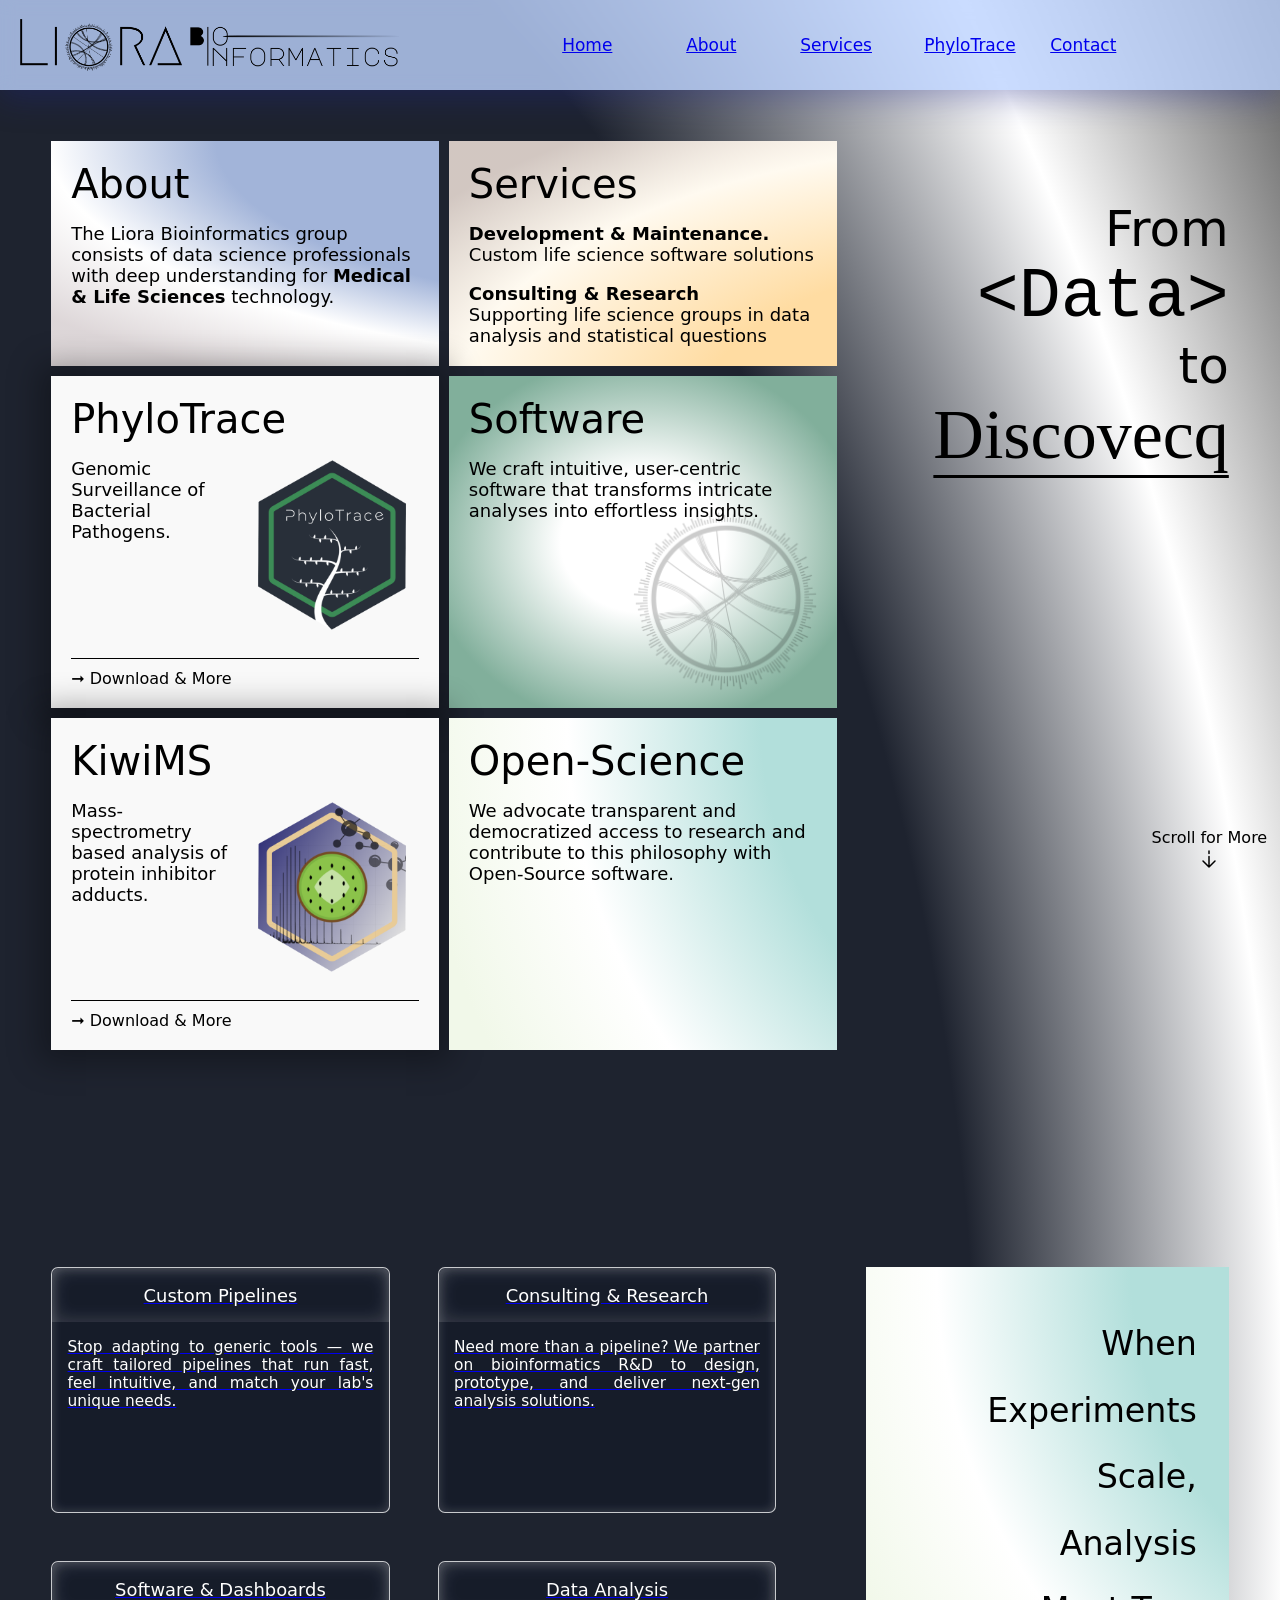
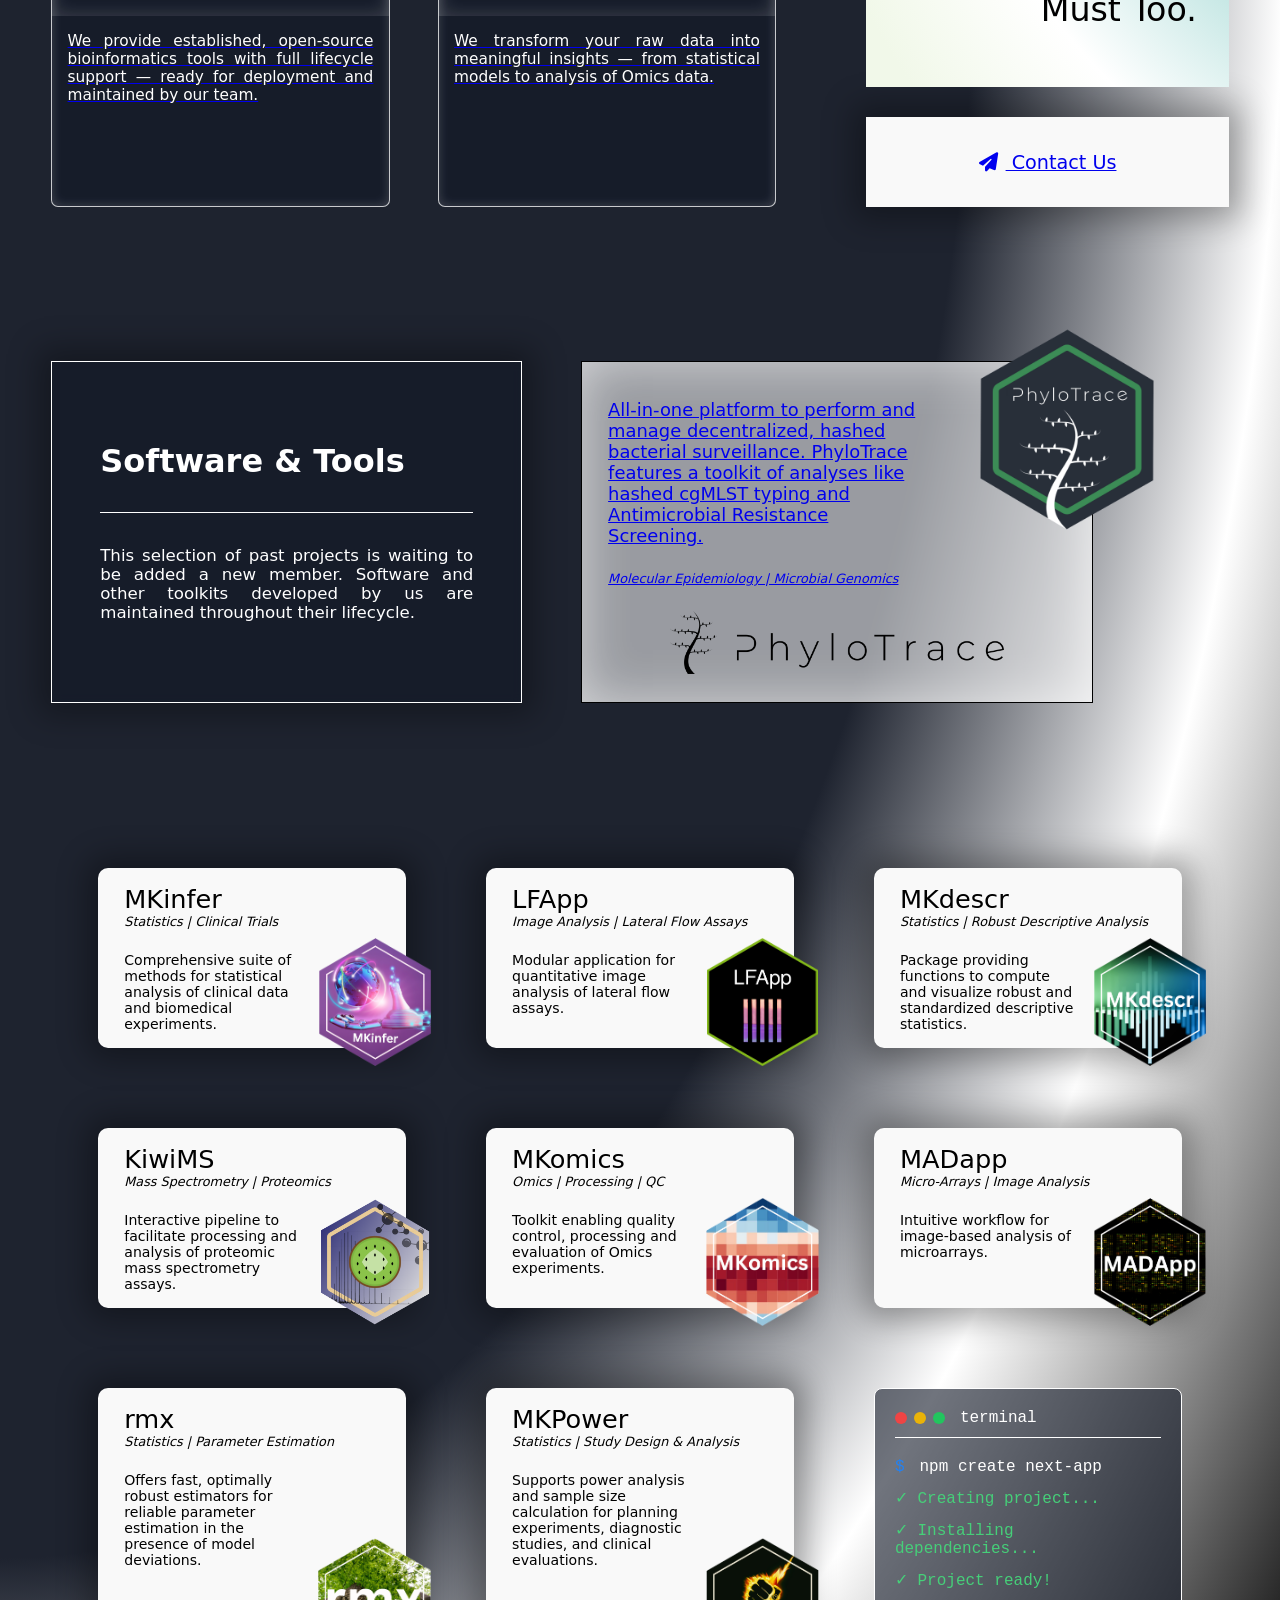
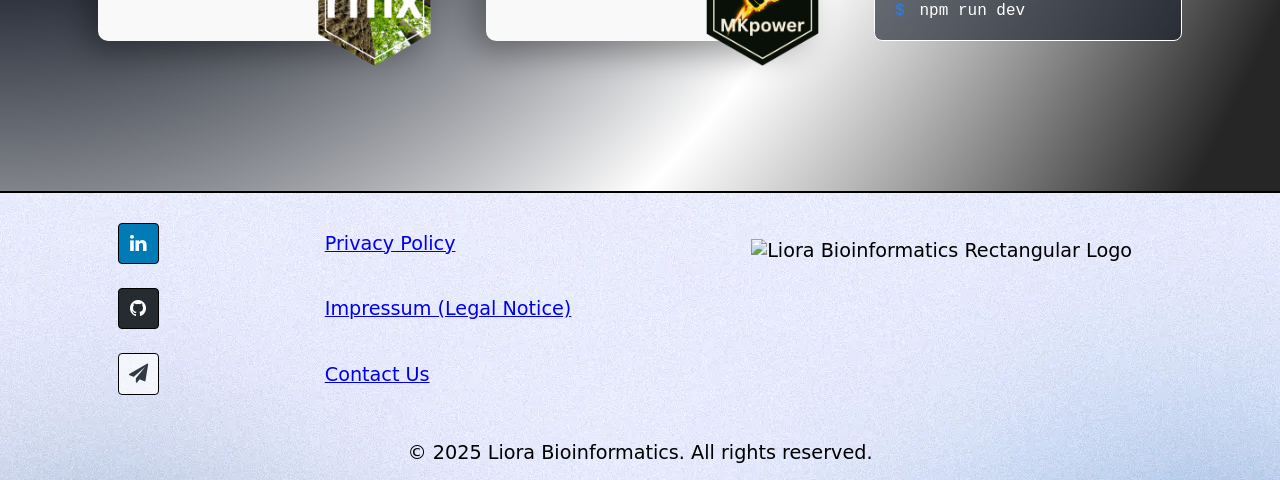
==== commit 57546c0a: "Changes in hero table" ====
--- a/index.html
+++ b/index.html
@@ -27,7 +27,7 @@
         </a>
 
         <!-- Desktop Navigation -->
-        <div class="navigation-refs hidden lg:flex items-center">
+        <div class="navigation-refs">
 
             <div class="menu-item relative group" onclick="window.location.href = 'index.html';">
                 <a href="index.html" class="hover-underline font-bold">Home</a>
@@ -72,7 +72,7 @@
         </div>
 
         <!-- Mobile menu button -->
-        <div class="lg:hidden flex items-center">
+        <div class="mobile-nav">
             <button class="menu-button focus:outline-none">
                 <svg class="w-6 h-6" fill="none" stroke="currentColor" viewBox="0 0 24 24">
                     <path stroke-linecap="round" stroke-linejoin="round" stroke-width="2" d="M4 6h16M4 12h16M4 18h16">
@@ -103,18 +103,14 @@
                 <div class="hero-table-header">About</div>
                 <div class="hero-table-content">
                     <p>The Liora Bioinformatics group consists of data science professionals with deep understanding for
-                        <b>Medical & Life Sciences</b>.
+                        <b>Medical & Life Sciences</b> technology.
                     </p>
-                    <br>
-                    <p>Based in the greater Freiburg area, we benefit from the strong community, cutting-edge
-                        technology, and inventive spirit of this region.</p>
                 </div>
             </div>
             <div class="hero-table-tile tile-white-orange">
-                <div class="hero-table-header">Service</div>
+                <div class="hero-table-header">Services</div>
                 <div class="hero-table-content">
-                    <p><b>Development & Maintencance</b> <br> Custom life science software solutions</p>
-                    <br>
+                    <p><b>Development & Maintenance. </b> <br> Custom life science software solutions</p>
                     <p><b>Consulting & Research</b> <br> Supporting life science groups in data analysis and statistical
                         questions</p>
                 </div>
@@ -127,9 +123,11 @@
                 </div>
                 <div class="tile-bottom">➞ Download & More</div>
             </div>
-            <div class="hero-table-tile tile-radial-green">
+            <div class="hero-table-tile tile-radial-green insert-img">
                 <div class="hero-table-header">Software</div>
-                <div class="hero-table-content">We develop Open-Source Software Solutions</div>
+                <div class="hero-table-content">We craft intuitive, user-centric software that transforms intricate
+                    analyses into effortless insights.
+                </div>
             </div>
             <div class="hero-table-tile white">
                 <div class="hero-table-header">KiwiMS</div>
@@ -141,7 +139,10 @@
             </div>
             <div class=" hero-table-tile tile-green-white">
                 <div class="hero-table-header">Open-Science</div>
-                <div class="hero-table-content">About</div>
+                <div class="hero-table-content">
+                    <p>We advocate transparent and democratized access to research and contribute to this philosophy
+                        with Open-Source software.</p>
+                </div>
             </div>
         </div>
         <div class="data-discovery-container">
--- a/styles/styles.css
+++ b/styles/styles.css
@@ -35,6 +35,7 @@
   font-family: system-ui;
   overflow-x: hidden;
   background: radial-gradient(at 0% 40%, rgb(30 35 47) 54%, rgb(255, 255, 255) 71%, rgba(0, 0, 0, 0.85) 90%);
+  background-repeat: no-repeat;
 }
 
 body>nav {
@@ -83,6 +84,26 @@
   padding: 0;
 }
 
+.mobile-nav {
+      display: none;
+    }
+
+@media(max-width: 1200px) {
+    .navigation-refs {
+      display: none;
+    }
+
+    .mobile-nav {
+      display: flex;
+      margin-right: 4%;
+    }
+
+    body>nav {
+    justify-content: space-between; 
+    gap: 10%;
+  }
+}
+
 .dropdown {
   top: 110%;
   position: absolute;
@@ -161,6 +182,11 @@
   padding: 2em;
 }
 
+.section-first {
+  margin-top: 90px;
+  padding-top: 4%;
+}
+
 @media (max-width: 768px) {
   .legal-content {
     margin-top: 90px;
@@ -233,6 +259,8 @@
   height: fit-content;
   width: 100%;
   padding: 8%;
+  padding-left: 4%;
+  padding-right: 4%;
 }
 
 .intro {
@@ -497,13 +525,18 @@
   margin-right: 1rem;
 }
 
-@media (max-width: 1100px) {
+@media (max-width: 1365px) {
   .nav-madeingermany {
     display: none;
   }
-}
-
-@media (min-width: 1100px) {
+
+  body>nav {
+    justify-content: unset; 
+    gap: 10%;
+  }
+}
+
+@media (min-width: 1366px) {
   .footer-madeingermany {
     display: none;
   }
@@ -2044,10 +2077,6 @@
     padding: 0.5rem;
   }
 
-  .navigation-refs {
-    display: none;
-  }
-
   .profile-text {
     grid-column: 1 / span 2;
   }
--- a/styles/index.css
+++ b/styles/index.css
@@ -3,7 +3,6 @@
 /*** Hero section ***/
 .hero-section {
     display: flex;
-    height: 100vh;
     gap: 5%;
     justify-content: space-between;
 }
@@ -12,7 +11,6 @@
     .hero-section {
         flex-direction: column;
         height: auto;
-        margin-top: 5vh;
         gap: 1rem;
     }
 }
@@ -24,6 +22,8 @@
     align-items: end;
     color: black;
     font-size: 50px;
+    margin-top: 5%;
+    width: 350px;
 }
 
 .hero-table {
@@ -32,6 +32,35 @@
     grid-template-columns: 1fr 1fr 1fr;
     width: 70%;
     gap: 10px;
+    min-height: fit-content;
+    max-height: 100%;
+}
+
+@media (max-width: 1366px) {
+    .hero-table {
+        grid-template-columns: repeat(auto-fit, minmax(275px, 1fr));
+    }
+}
+
+@media (max-width: 1200px) {
+    .data-discovery-container {
+        display: none;
+    }
+    .hero-table {
+        width: unset;
+    }
+}
+
+.insert-img::before {
+    content: "";
+    position: absolute;
+    top: 0;
+    left: 0;
+    right: 5%;
+    bottom: 5%;
+    background: url('img/genome_edited.png') right bottom no-repeat;
+    opacity: 0.2;
+    background-size: 50% auto;
 }
 
 .hero-table-tile {
@@ -39,7 +68,8 @@
     display: flex;
     flex-direction: column;
     color: black;
-    justify-content: space-between;
+    gap: 1em;
+    position: relative;
 }
 
 .hero-table-tile:hover {
@@ -87,34 +117,28 @@
 
 .hero-table-content {
     height: 70%;
-    margin-top: 20px;
     font-size: 18px;
+    display: flex;
+    flex-direction: column; 
+    gap: 1em;
 }
 
 .table-software {
     display: flex;
     justify-content: space-between;
-    align-items: center;
     gap: 10px;
     height: unset;
     margin: unset;
+    flex-direction: row;
 }
 
 .hero-table-header {
     font-size: 40px;
     font-weight: 100;
-    height: 20%
 }
 
 .hero-table-content p {
     font-weight: normal;
-}
-
-@media (max-width: 768px) {
-    .data-discovery-container {
-        width: auto;
-        margin-top: 45px;
-    }
 }
 
 .hero-grid {
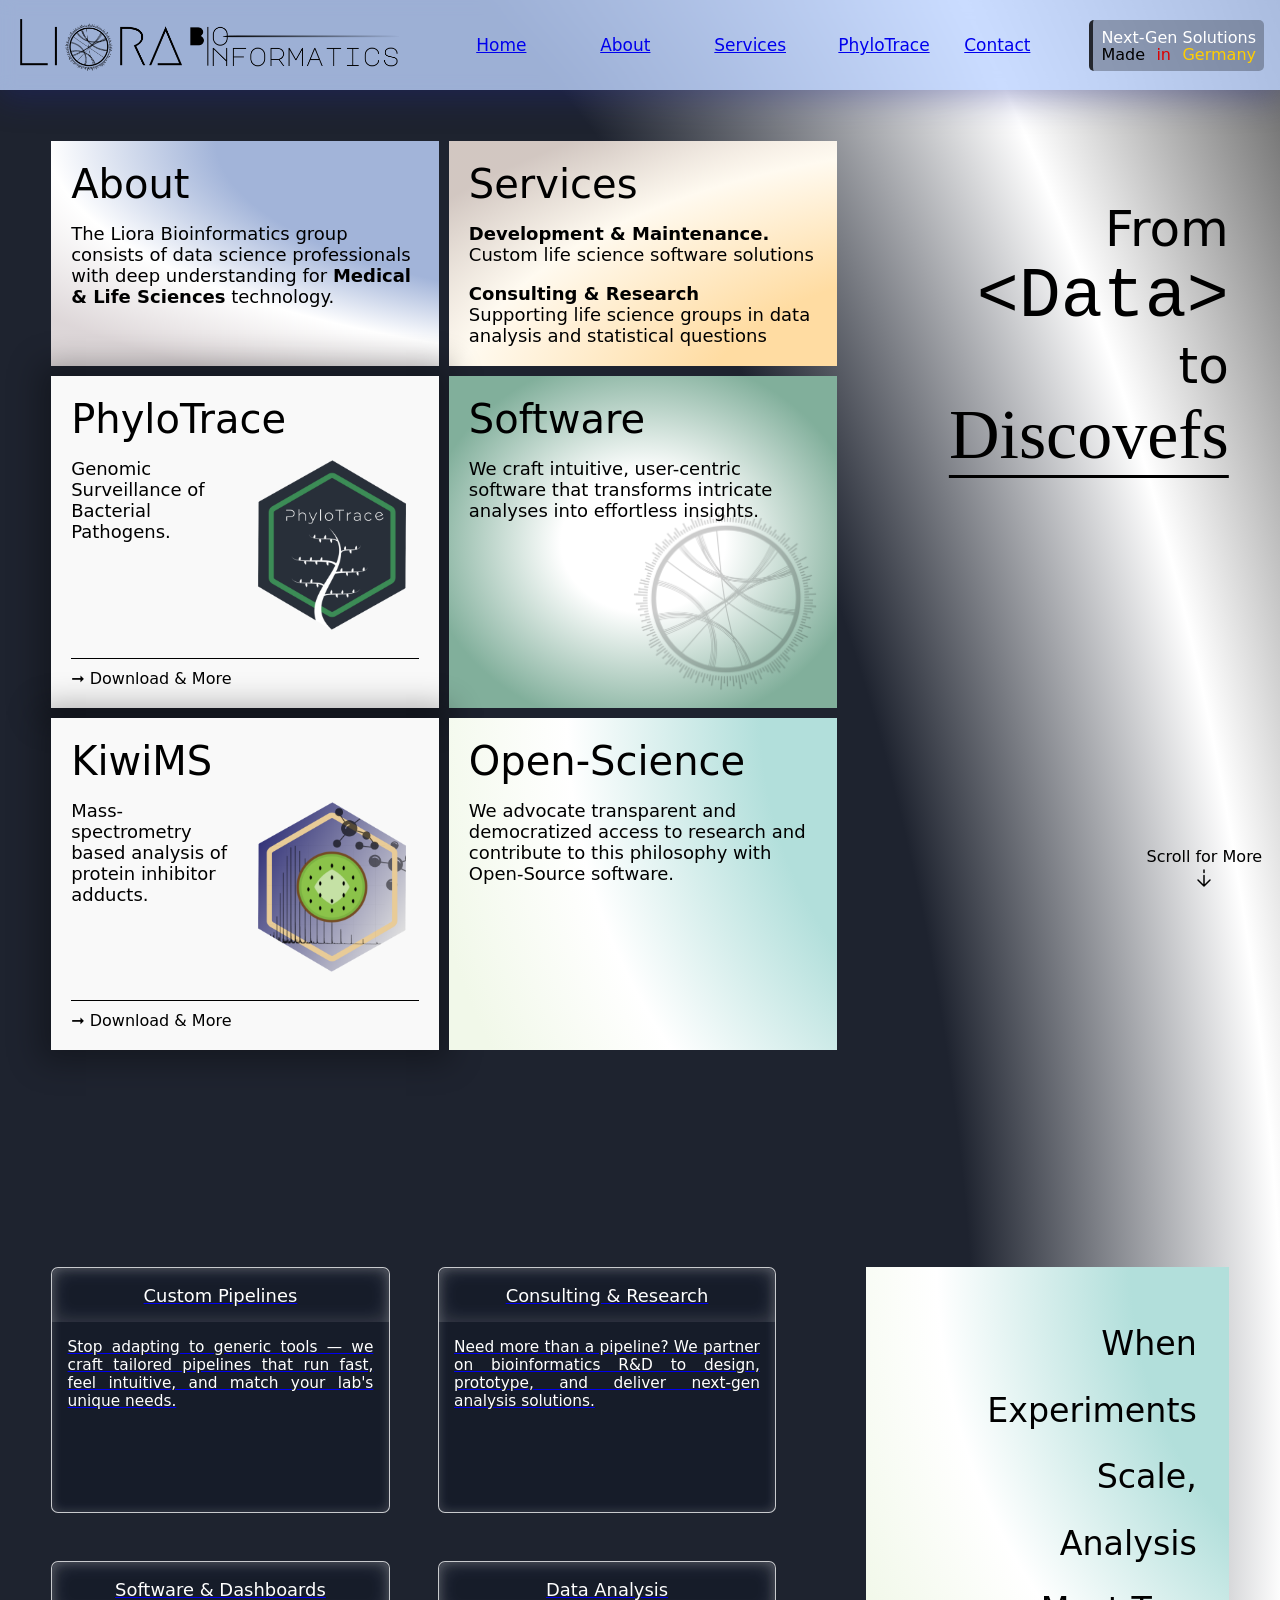
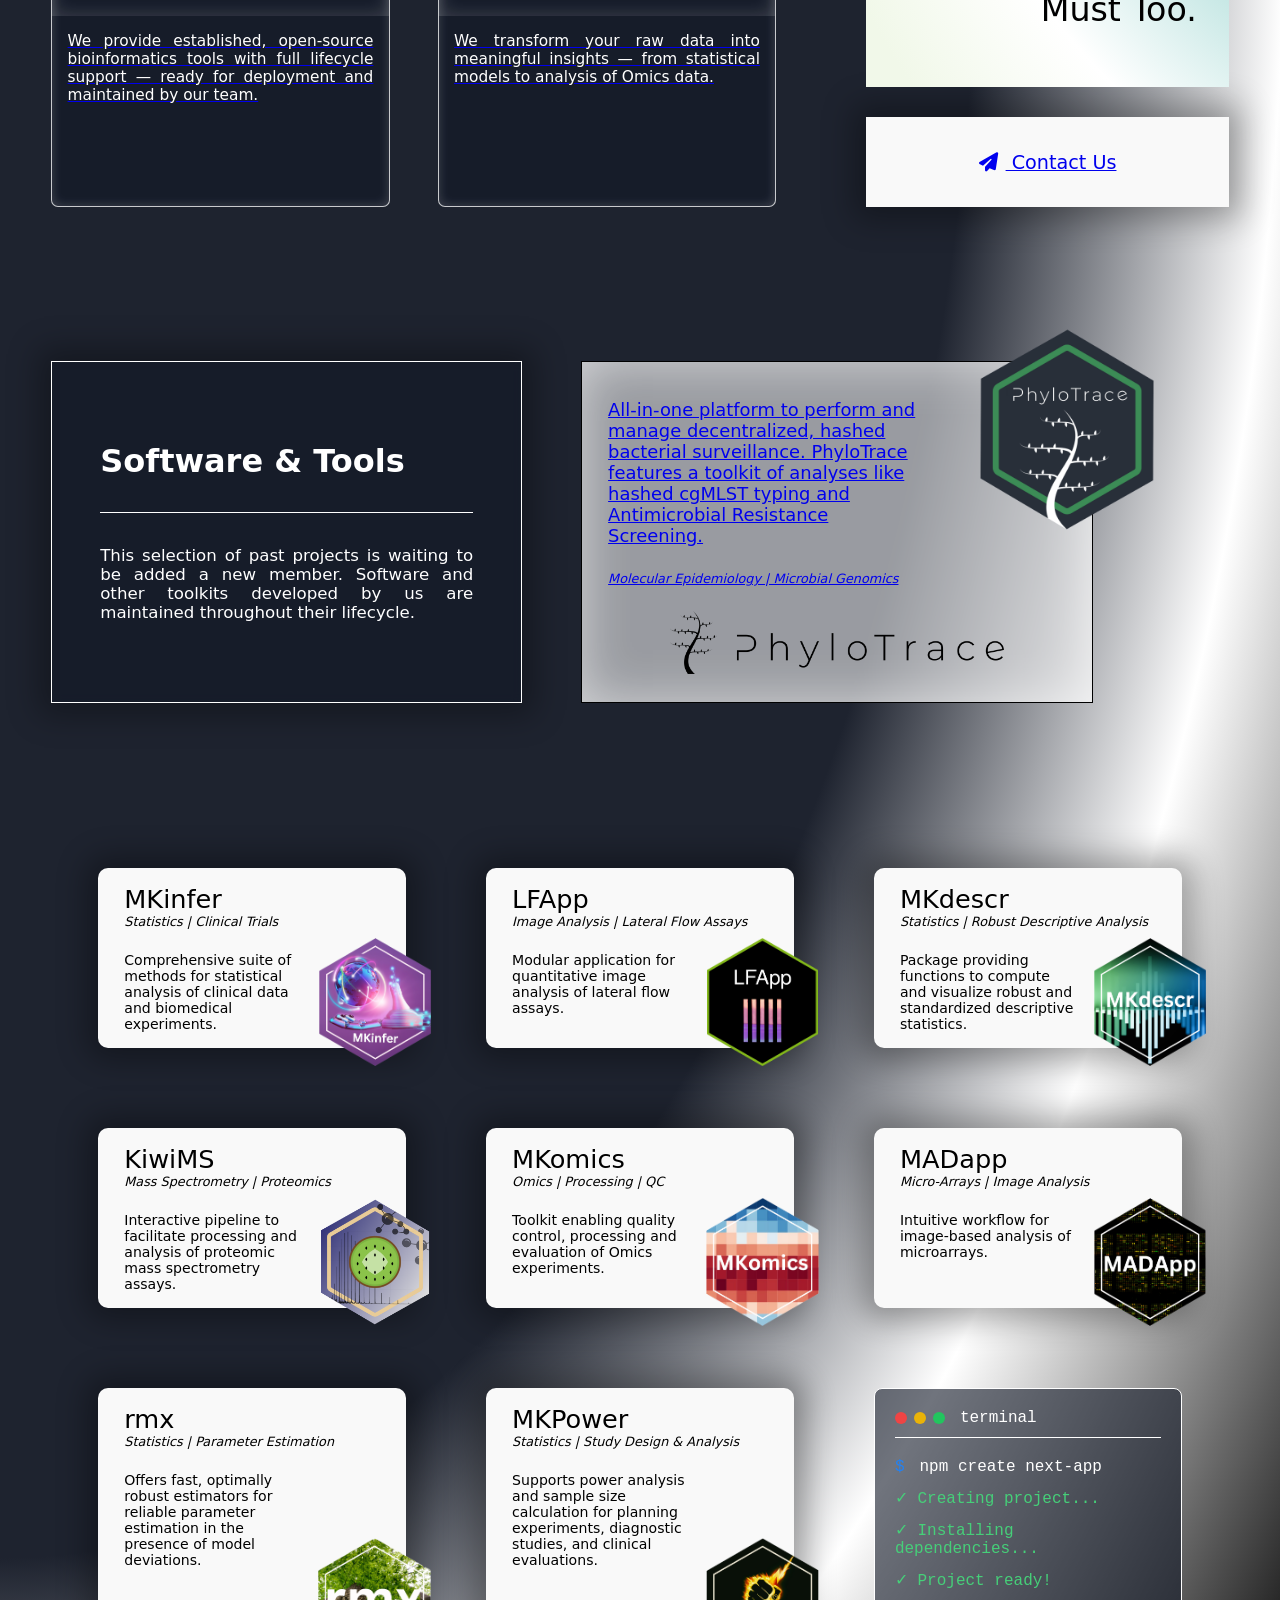
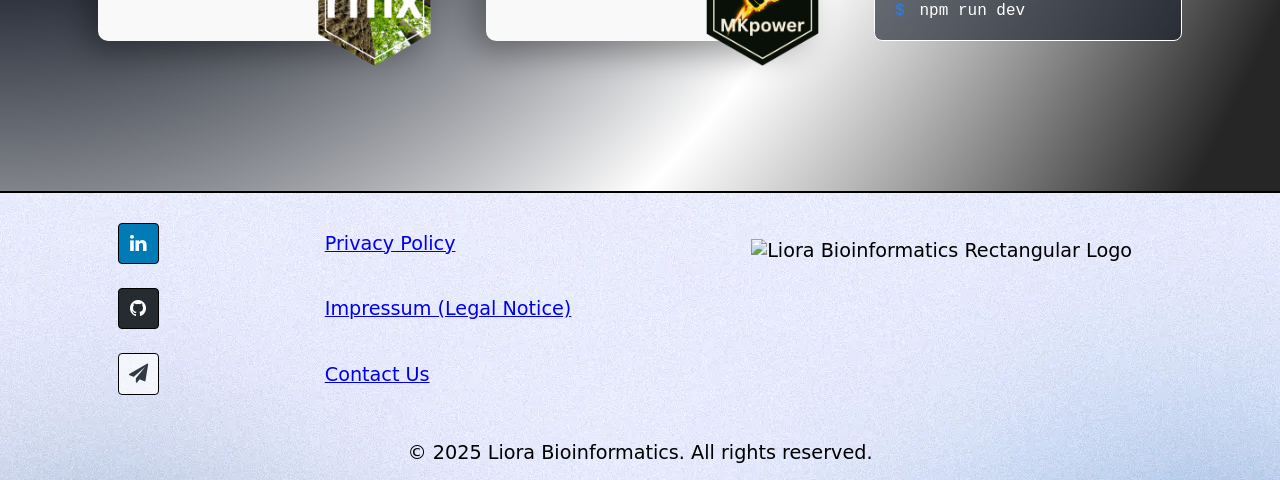
==== commit c34aa17c: "Added Menu Indicator" ====
--- a/index.html
+++ b/index.html
@@ -73,6 +73,7 @@
 
         <!-- Mobile menu button -->
         <div class="mobile-nav">
+            <div stlye="font-family: sans-serif;">MENU</div>
             <button class="menu-button focus:outline-none">
                 <svg class="w-6 h-6" fill="none" stroke="currentColor" viewBox="0 0 24 24">
                     <path stroke-linecap="round" stroke-linejoin="round" stroke-width="2" d="M4 6h16M4 12h16M4 18h16">
--- a/styles/styles.css
+++ b/styles/styles.css
@@ -86,6 +86,7 @@
 
 .mobile-nav {
       display: none;
+      gap: 1em;
     }
 
 @media(max-width: 1200px) {
@@ -100,7 +101,12 @@
 
     body>nav {
     justify-content: space-between; 
-    gap: 10%;
+  }
+}
+
+@media (600px <= width <= 1000px) {
+  .insert-img {
+    grid-template-columns: repeat(2, 1fr);
   }
 }
 
@@ -525,7 +531,13 @@
   margin-right: 1rem;
 }
 
-@media (max-width: 1365px) {
+/* @media (width <= 1200px) {
+  .nav-madeingermany {
+    display: flex;
+  }
+} */
+
+@media (1200px < width <= 1255px) {  
   .nav-madeingermany {
     display: none;
   }
@@ -686,13 +698,33 @@
 
 .scroll-down {
   position: absolute;
-  top: 92%;
+  bottom: 5px;
   right: 0px;
   margin: auto;
   text-align: center;
   z-index: 999;
   font-size: 1em;
   margin-right: 1%;
+  padding: 5px;
+  border-radius: 5px;
+  animation: fade-out linear both;
+  animation-timeline: scroll();
+  animation-range: 0px 100px;
+}
+
+.scroll-down p {
+  font-weight: 400;
+}
+
+@media (max-width: 1000px) {
+  .scroll-down {
+    background: #ffffffd4;
+  }
+}
+
+@keyframes fade-out {
+  from { opacity: 1; visibility: visible; }
+  to { opacity: 0; visibility: hidden; }
 }
 
 .scroll-down:after {
@@ -2072,8 +2104,7 @@
     font-size: 14px;
   }
 
-  nav {
-    height: 80px !important;
+  nav { 
     padding: 0.5rem;
   }
 
@@ -2086,7 +2117,7 @@
   }
 
   .logo {
-    width: 80%;
+    width: 60%;
     height: auto;
   }
 
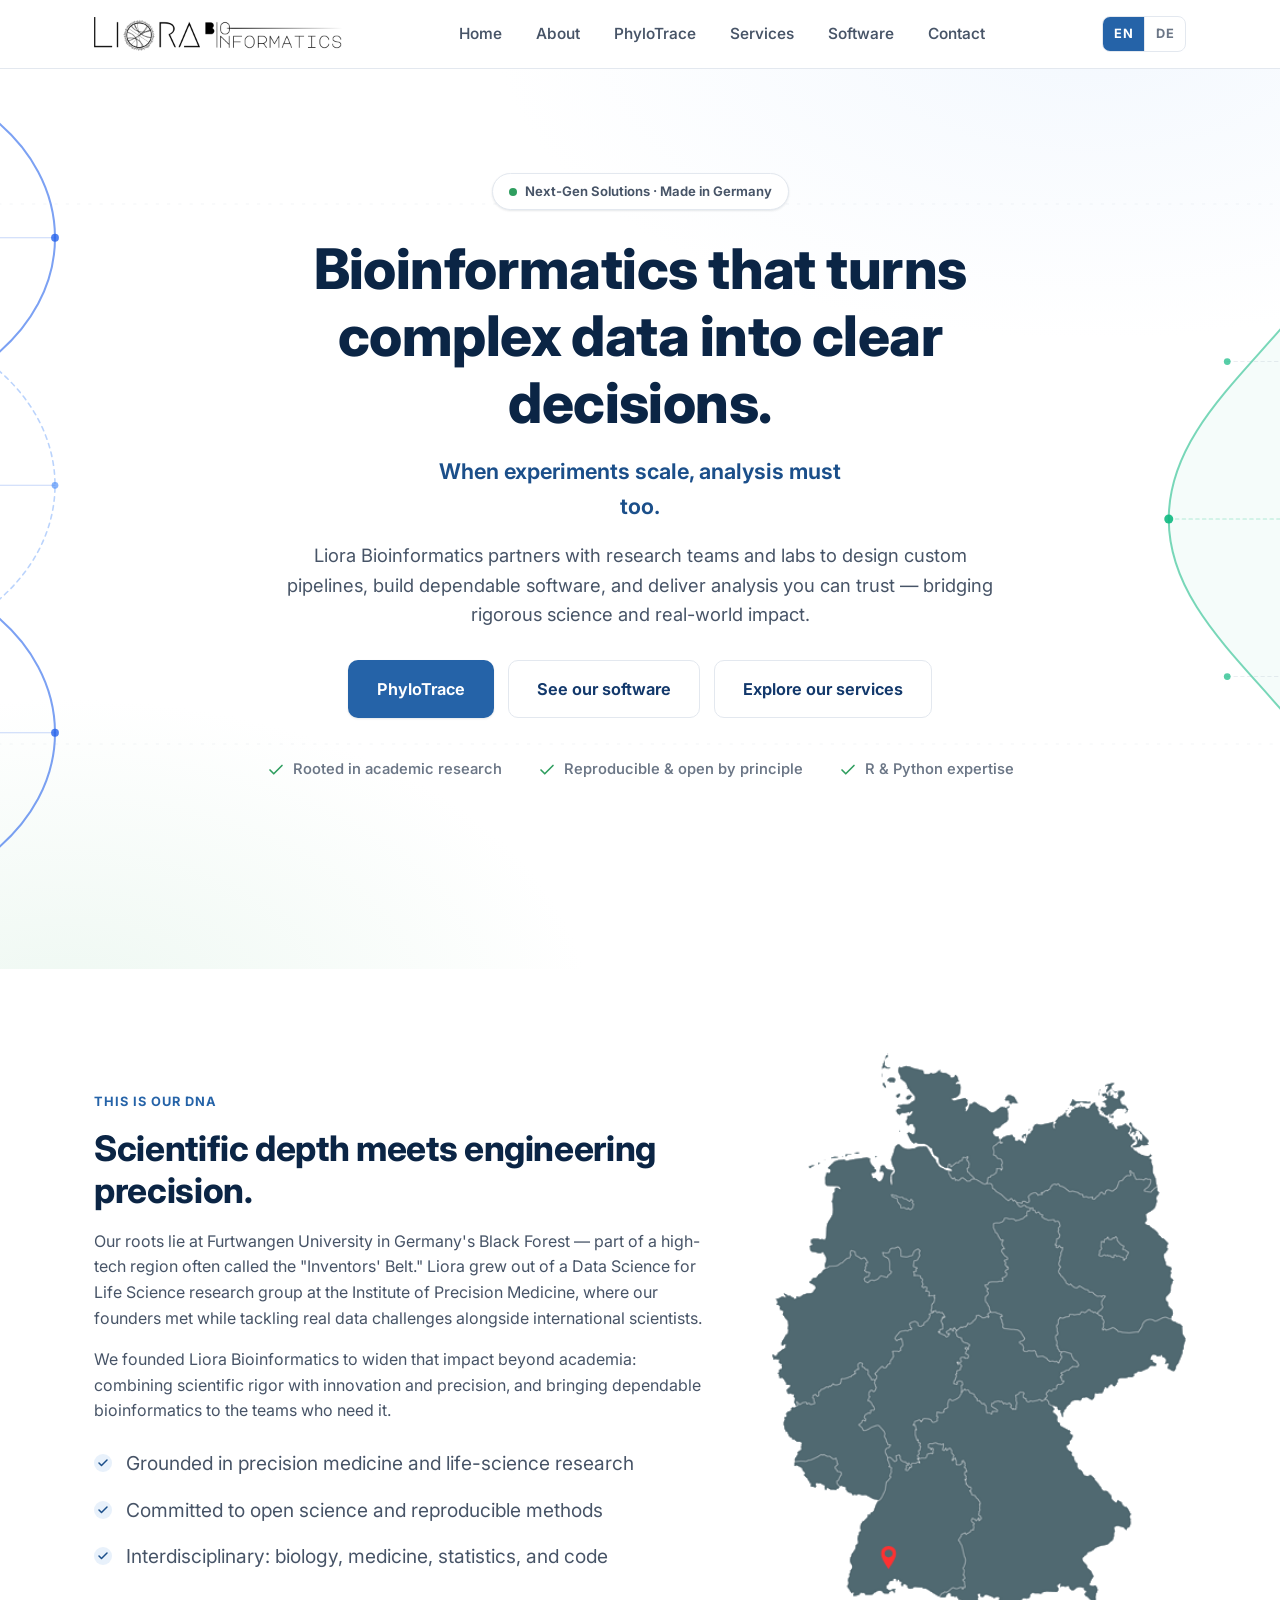
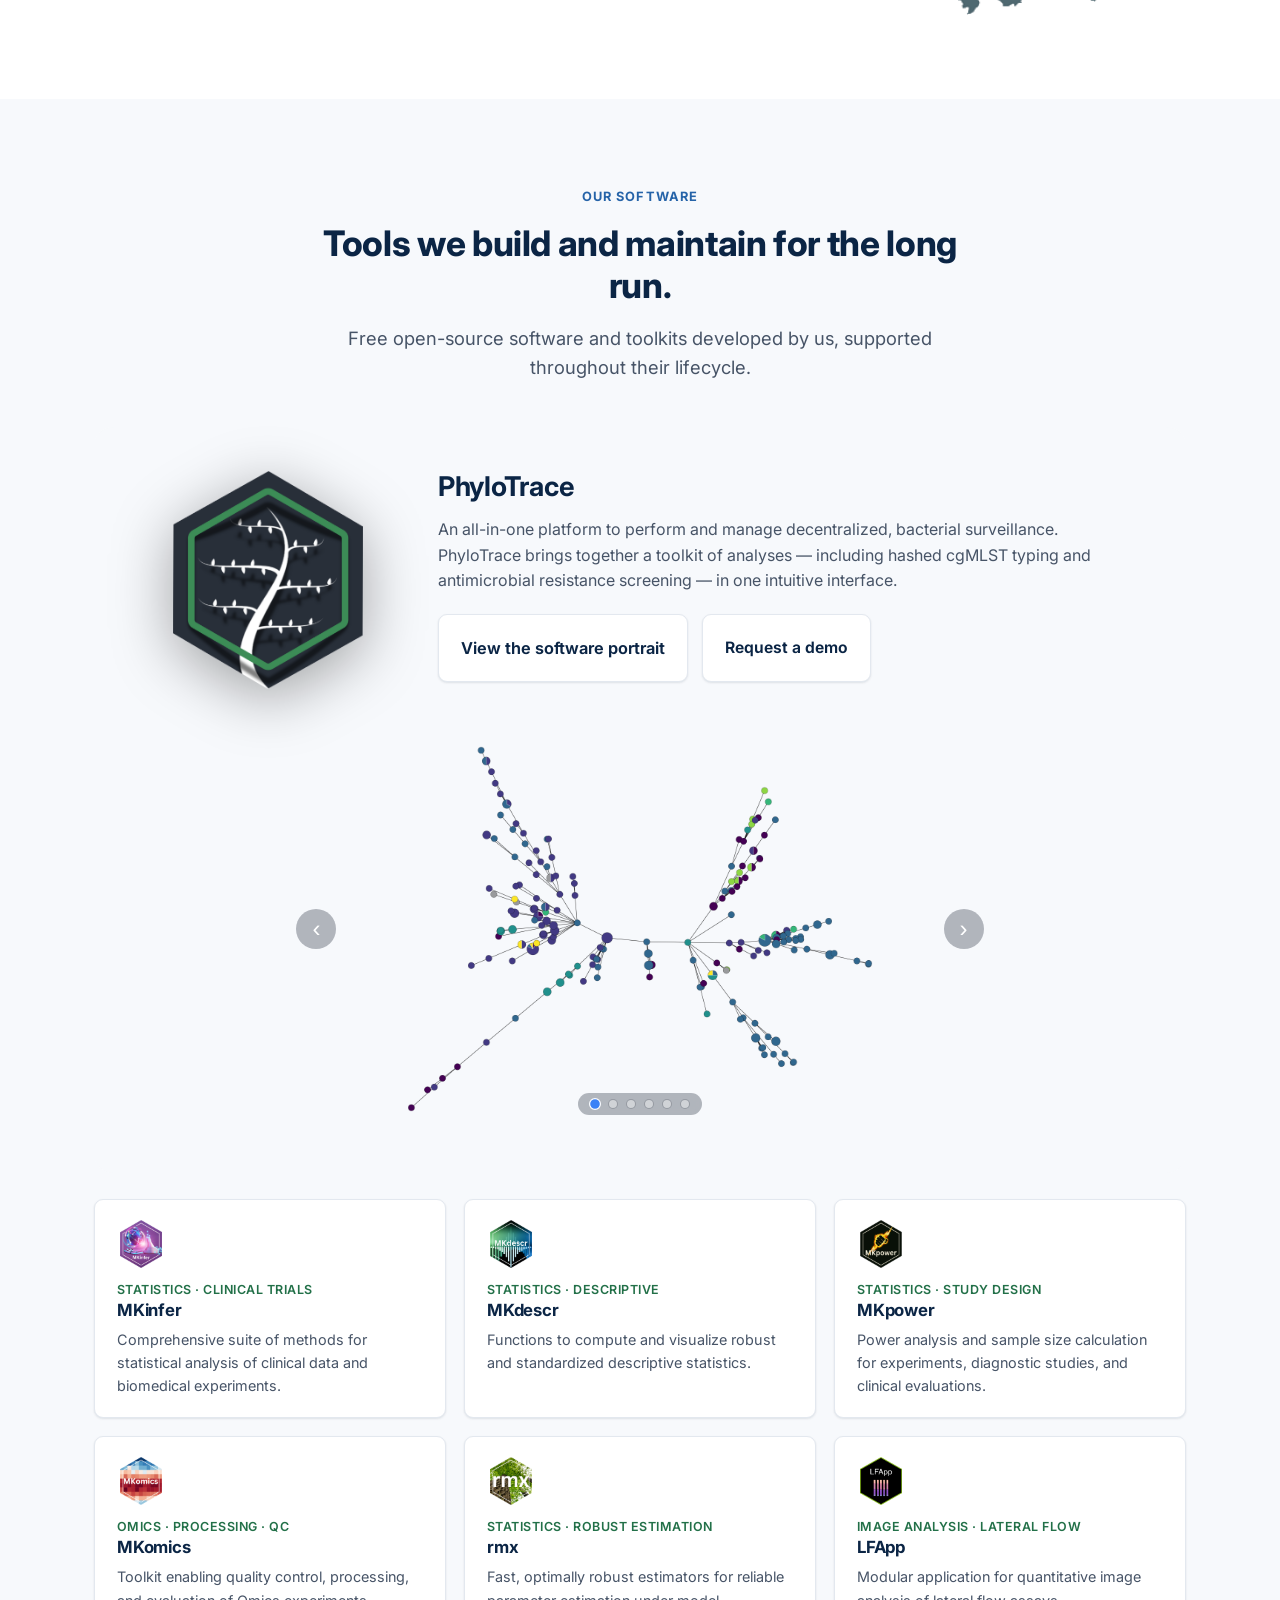
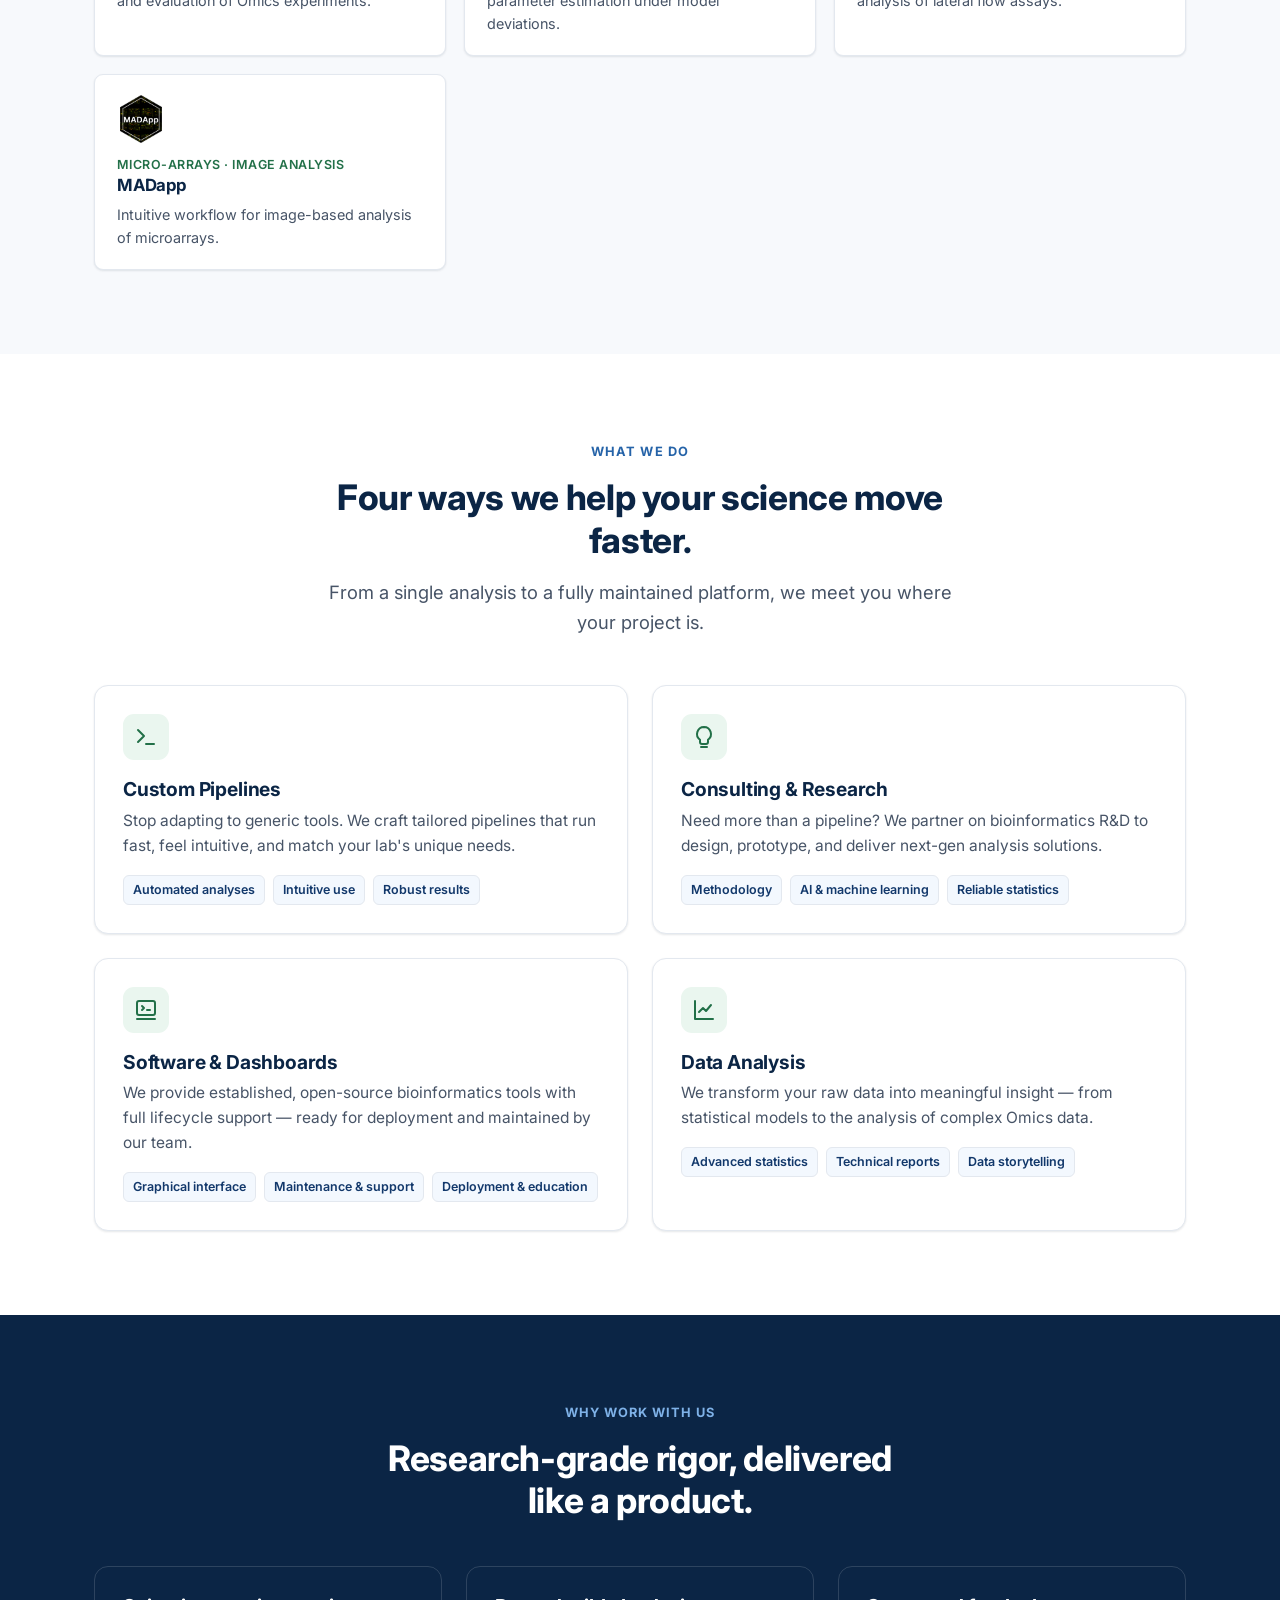
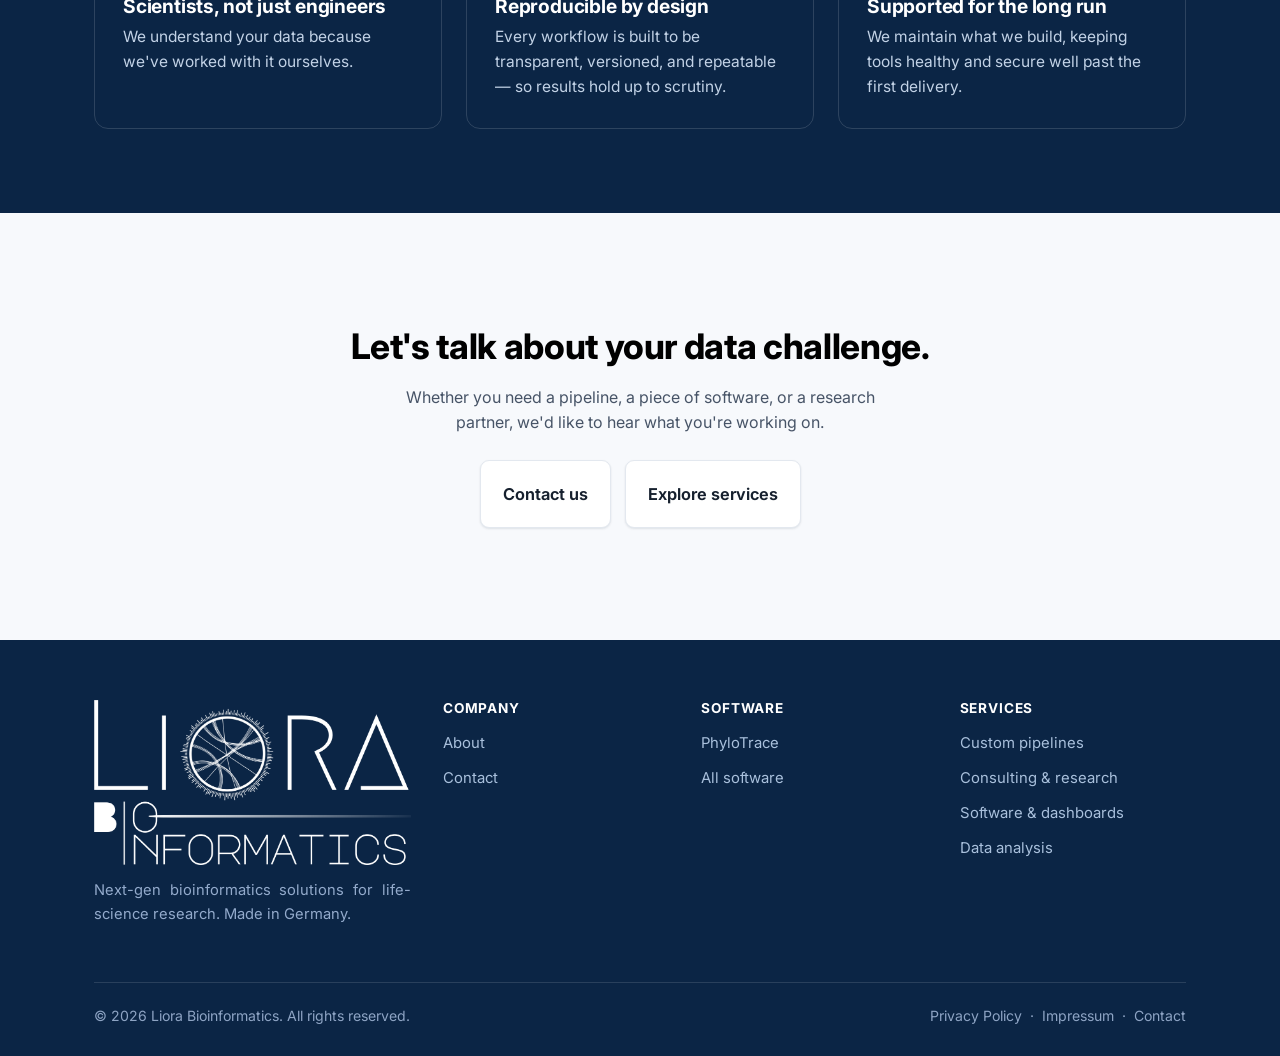
==== commit 3969e7c6: "New webpage version 2" ====
--- a/index.html
+++ b/index.html
@@ -2,421 +2,424 @@
 <html lang="en">
 
 <head>
-    <meta charset="UTF-8">
-    <meta name="viewport" content="width=device-width, initial-scale=1.0">
-    <title>Liora Bioinformatics</title>
-    <script src="https://cdn.tailwindcss.com"></script>
-    <script src="https://cdnjs.cloudflare.com/ajax/libs/gsap/3.12.2/gsap.min.js"></script>
-    <script src="https://cdnjs.cloudflare.com/ajax/libs/gsap/3.12.2/ScrollTrigger.min.js"></script>
-    <link rel="preload" as="image" href="styles/img/blueshades.webp" type="image/webp">
-    <link rel="apple-touch-icon" sizes="180x180" href="resources/apple-touch-icon.png">
-    <link rel="icon" type="image/png" sizes="32x32" href="resources/favicon-32x32.png">
-    <link rel="icon" type="image/png" sizes="16x16" href="resources/favicon-16x16.png">
-    <link rel="manifest" href="resources/site.webmanifest">
-    <link rel="stylesheet" href="https://cdnjs.cloudflare.com/ajax/libs/font-awesome/6.6.0/css/all.min.css">
-    <link rel="stylesheet" href="https://cdnjs.cloudflare.com/ajax/libs/font-awesome/4.7.0/css/font-awesome.min.css">
-    <!-- Stylesheets -->
-    <link rel="stylesheet" href="/styles/styles.css">
-    <link rel="stylesheet" href="styles/index.css">
+  <meta charset="UTF-8" />
+  <meta name="viewport" content="width=device-width, initial-scale=1.0" />
+  <title data-i18n="doc.title">Liora Bioinformatics — Next-Gen Solutions for Life Science Data</title>
+  <meta name="description" data-i18n-attr="content:meta.desc"
+    content="Liora Bioinformatics builds custom pipelines, software, and analysis solutions for life science research. When experiments scale, analysis must too." />
+  <link rel="icon" href="assets/img/favicon.ico" />
+  <link rel="apple-touch-icon" href="assets/img/apple-touch-icon.png" />
+  <link rel="preconnect" href="https://fonts.googleapis.com" />
+  <link rel="preconnect" href="https://fonts.gstatic.com" crossorigin />
+  <link href="https://fonts.googleapis.com/css2?family=Inter:wght@400;500;550;600;650;700;750;800&display=swap"
+    rel="stylesheet" />
+  <link rel="stylesheet" href="assets/css/styles.css" />
 </head>
 
 <body>
-    <nav class="navbar">
-        <a href="index.html" style="display: contents;">
-            <img class="logo" src="styles/img/Liora_Long.png" alt="Liora Bioinformatics Logo">
-        </a>
-
-        <!-- Desktop Navigation -->
-        <div class="navigation-refs">
-
-            <div class="menu-item relative group" onclick="window.location.href = 'index.html';">
-                <a href="index.html" class="hover-underline font-bold">Home</a>
+
+  <header class="site-header">
+    <div class="container nav">
+      <a href="index.html" class="brand brand-img" aria-label="Liora Bioinformatics home">
+        <img src="assets/img/liora-logo.png" alt="Liora Bioinformatics" />
+      </a>
+      <nav>
+        <ul class="nav-links">
+          <li><a href="index.html#home">Home</a></li>
+          <li><a href="#dna" data-i18n="nav.about">About</a></li>
+          <li><a href="phylotrace.html">PhyloTrace</a></li>
+          <li><a href="#services" data-i18n="nav.services">Services</a></li>
+          <li><a href="#products" data-i18n="nav.products">Software</a></li>
+          <!-- <li><a href="#team" data-i18n="nav.team">Team</a></li> -->
+          <li><a href="contact.html" data-i18n="nav.contact">Contact</a></li>
+        </ul>
+      </nav>
+      <div class="nav-cta">
+        <div class="lang-switch" role="group" aria-label="Language / Sprache">
+          <button class="lang-btn" data-lang="en" type="button">EN</button>
+          <button class="lang-btn" data-lang="de" type="button">DE</button>
+        </div>
+        <!-- <a href="contact.html" class="btn btn-primary" data-i18n="nav.getintouch">Get in touch</a> -->
+        <button class="nav-toggle" aria-label="Menu"
+          aria-expanded="false"><span></span><span></span><span></span></button>
+      </div>
+    </div>
+  </header>
+
+  <section class="hero-company" id="home">
+    <!-- <svg class="hero-deco" viewBox="0 0 1440 640" preserveAspectRatio="xMidYMid slice"
+      xmlns="http://www.w3.org/2000/svg" aria-hidden="true">
+      <g fill="none" stroke="#cfe0f2" stroke-width="1.5">
+        <path d="M120 40 C 320 200, 320 440, 120 600" />
+        <path d="M220 40 C 420 200, 420 440, 220 600" />
+        <path d="M1320 40 C 1120 200, 1120 440, 1320 600" opacity=".6" />
+        <path d="M1220 40 C 1020 200, 1020 440, 1220 600" opacity=".6" />
+      </g>
+      <g fill="#bcd6ee">
+        <circle cx="170" cy="120" r="4" />
+        <circle cx="270" cy="120" r="4" />
+        <circle cx="188" cy="240" r="4" />
+        <circle cx="252" cy="240" r="4" />
+        <circle cx="170" cy="360" r="4" />
+        <circle cx="270" cy="360" r="4" />
+        <circle cx="188" cy="480" r="4" />
+        <circle cx="252" cy="480" r="4" />
+      </g>
+    </svg> -->
+    <div class="container">
+      <span class="made-in"><span class="dot"></span> <span data-i18n-html="hero.badge">Next-Gen Solutions &middot; Made
+          in Germany</span></span>
+      <h1 data-i18n="hero.title">Bioinformatics that turns complex data into clear decisions.</h1>
+      <p class="tagline" data-i18n="hero.tagline">When experiments scale, analysis must too.</p>
+      <p class="lead" data-i18n="hero.lead">Liora Bioinformatics partners with research teams and labs to design custom
+        pipelines, build dependable software, and deliver analysis you can trust — bridging rigorous science and
+        real-world impact.</p>
+      <div class="btn-row">
+        <a href="phylotrace.html" class="btn btn-primary btn-lg" data-i18n="hero.cta3">PhyloTrace</a>
+        <a href="#products" class="btn btn-ghost btn-lg" data-i18n="hero.cta2">See our software</a>
+        <a href="#services" class="btn btn-ghost btn-lg" data-i18n="hero.cta1">Explore our services</a>
+      </div>
+      <div class="hero-meta">
+        <span><svg width="18" height="18" viewBox="0 0 24 24" fill="none" stroke="currentColor" stroke-width="2.2"
+            stroke-linecap="round" stroke-linejoin="round">
+            <polyline points="20 6 9 17 4 12" />
+          </svg> <span data-i18n="hero.meta1">Rooted in academic research</span></span>
+        <span><svg width="18" height="18" viewBox="0 0 24 24" fill="none" stroke="currentColor" stroke-width="2.2"
+            stroke-linecap="round" stroke-linejoin="round">
+            <polyline points="20 6 9 17 4 12" />
+          </svg> <span data-i18n="hero.meta2">Reproducible &amp; open by principle</span></span>
+        <span><svg width="18" height="18" viewBox="0 0 24 24" fill="none" stroke="currentColor" stroke-width="2.2"
+            stroke-linecap="round" stroke-linejoin="round">
+            <polyline points="20 6 9 17 4 12" />
+          </svg> <span data-i18n="hero.meta3">R &amp; Python expertise</span></span>
+      </div>
+    </div>
+  </section>
+
+  <section class="section" id="dna">
+    <div class="container split">
+      <div>
+        <span class="eyebrow" data-i18n="dna.eyebrow">This is our DNA</span>
+        <h2 data-i18n="dna.title">Scientific depth meets engineering precision.</h2>
+        <p data-i18n="dna.p1">Our roots lie at Furtwangen University in Germany's Black Forest — part of a high-tech
+          region often called the "Inventors' Belt." Liora grew out of a Data Science for Life Science research group at
+          the Institute of Precision Medicine, where our founders met while tackling real data challenges alongside
+          international scientists.</p>
+        <p data-i18n="dna.p2">We founded Liora Bioinformatics to widen that impact beyond academia: combining scientific
+          rigor with innovation and precision, and bringing dependable bioinformatics to the teams who need it.</p>
+        <ul class="feature-list">
+          <li data-i18n="dna.li1">Grounded in precision medicine and life-science research</li>
+          <li data-i18n="dna.li2">Committed to open science and reproducible methods</li>
+          <li data-i18n="dna.li3">Interdisciplinary: biology, medicine, statistics, and code</li>
+        </ul>
+      </div>
+      <div class="split-media">
+        <img class="dna-map" src="assets/img/germany-map.png" data-i18n-attr="alt:dna.mapalt"
+          alt="Liora Bioinformatics is based in Germany" style="width:100%;" />
+      </div>
+    </div>
+  </section>
+
+  <section class="section bg-soft" id="products">
+    <div class="container">
+      <div class="center" style="max-width:64ch;margin:0 auto 44px;">
+        <span class="eyebrow" data-i18n="prod.eyebrow">Our software</span>
+        <h2 data-i18n="prod.title">Tools we build and maintain for the long run.</h2>
+        <p class="lead" data-i18n="prod.lead">Free open-source software and toolkits developed by us, supported
+          throughout their
+          lifecycle.</p>
+      </div>
+
+      <div class="product-hero">
+        <img src="assets/img/PhyloTrace_3d.png" alt="PhyloTrace logo" />
+        <div>
+          <h3>PhyloTrace</h3>
+          <p data-i18n="prod.ptp">An all-in-one platform to perform and manage decentralized, bacterial
+            surveillance. PhyloTrace brings together a toolkit of analyses — including hashed cgMLST typing and
+            antimicrobial resistance screening — in one intuitive interface.</p>
+          <div class="btn-row">
+            <a href="phylotrace.html" class="btn btn-light btn-lg tool" data-i18n="prod.cta1">View the software
+              portrait</a>
+            <a href="contact.html" class="btn btn-outline-light tool" data-i18n="prod.cta2">Request a demo</a>
+          </div>
+        </div>
+        <div class="container">
+          <div class="carousel" data-carousel>
+            <div class="carousel-slides">
+              <div class="carousel-slide active">
+                <img src="assets/img/mst_transparent.png" alt="Resistance and virulence screening screenshot 1" />
+              </div>
+              <div class="carousel-slide">
+                <img src="assets/img/amr_heatmap_3.png" alt="Resistance and virulence screening screenshot 1" />
+              </div>
+              <div class="carousel-slide">
+                <img src="assets/img/heatmap_map.png" class="screenshot"
+                  alt="Resistance and virulence screening screenshot 1" />
+              </div>
+              <div class="carousel-slide">
+                <img src="assets/img/typing-initiation.png" class="screenshot"
+                  alt="Resistance and virulence screening screenshot 1" />
+              </div>
+              <div class="carousel-slide">
+                <img src="assets/img/cust-var-tree.png" class="screenshot"
+                  alt="Resistance and virulence screening screenshot 1" />
+              </div>
+              <div class="carousel-slide">
+                <img src="assets/img/browse-entries.png" class="screenshot"
+                  alt="Resistance and virulence screening screenshot 1" />
+              </div>
             </div>
-
-            <!-- About Dropdown -->
-            <div class="menu-item relative group" onclick="window.location.href = '/about/';">
-                <!-- Hover triggers the whole group (including dropdown) -->
-                <a href="/about/" class="hover-underline">About</a>
-
-                <!-- Dropdown menu: visible when group is hovered -->
-                <!-- <div class="hidden group-hover:flex flex-col dropdown" onclick="event.stopPropagation();">
-                    <a href="/about/" class="dropdown-element dropdown-first block">About Liora Bioinformatics</a>
-                    <a href="about-open-science.html" class="dropdown-element block">Open Science</a>
-                    <a href="service3.html" class="dropdown-element block">Data Challenges</a>
-                    <a href="service3.html" class="dropdown-element dropdown-last block">Big Data in Healthcare</a>
-                </div> -->
+            <button class="carousel-btn prev" data-carousel-btn="prev" aria-label="Previous Slide">&lsaquo;</button>
+            <button class="carousel-btn next" data-carousel-btn="next" aria-label="Next Slide">&rsaquo;</button>
+            <div class="carousel-dots">
+              <button class="carousel-dot active" data-carousel-dot="0" aria-label="Go to slide 1"></button>
+              <button class="carousel-dot" data-carousel-dot="1" aria-label="Go to slide 2"></button>
+              <button class="carousel-dot" data-carousel-dot="2" aria-label="Go to slide 3"></button>
+              <button class="carousel-dot" data-carousel-dot="3" aria-label="Go to slide 4"></button>
+              <button class="carousel-dot" data-carousel-dot="4" aria-label="Go to slide 5"></button>
+              <button class="carousel-dot" data-carousel-dot="5" aria-label="Go to slide 6"></button>
             </div>
-
-            <div class="menu-item relative group" onclick="window.location.href = '/service/';">
-                <a href="/service/" class="hover-underline">Services</a>
-            </div>
-
-            <div class="menu-item relative group" onclick="window.location.href = '/phylotrace/';">
-                <a href="/phylotrace/" class="hover-underline">PhyloTrace</a>
-            </div>
-
-            <div class="menu-item relative group" onclick="window.location.href = 'contact/';">
-                <a href="/contact/" class="hover-underline">Contact</a>
-            </div>
-        </div>
-
-        <div class="nav-madeingermany">
-            <p class="nav-desc">
-                <span style="color: #ffffff">Next-Gen Solutions</span>
-            </p>
-            <p class="nav-mig">
-                <span style="color: #000000">Made </span>
-                <span style="color: #DD0000">in </span>
-                <span style="color: #FFCE00">Germany</span>
-            </p>
-        </div>
-
-        <!-- Mobile menu button -->
-        <div class="mobile-nav">
-            <div stlye="font-family: sans-serif;">MENU</div>
-            <button class="menu-button focus:outline-none">
-                <svg class="w-6 h-6" fill="none" stroke="currentColor" viewBox="0 0 24 24">
-                    <path stroke-linecap="round" stroke-linejoin="round" stroke-width="2" d="M4 6h16M4 12h16M4 18h16">
-                    </path>
-                </svg>
-            </button>
-        </div>
-
-        <!-- Mobile Navigation -->
-        <div class="mobile-menu lg:hidden bg-gray-800" style="display: none">
-            <div class="px-2 pt-2 pb-3 space-y-1 sm:px-3">
-                <a href="index.html" class="block px-3 py-2 text-white hover:bg-gray-700 rounded font-bold">Home</a>
-                <a href="/about/" class="block px-3 py-2 text-white hover:bg-gray-700 rounded">About</a>
-                <a href="/service/" class="block px-3 py-2 text-white hover:bg-gray-700 rounded">Services</a>
-                <a href="/phylotrace/" class="block px-3 py-2 text-white hover:bg-gray-700 rounded">PhyloTrace</a>
-                <a href="contact/" class="block px-3 py-2 text-white hover:bg-gray-700 rounded">Contact</a>
-            </div>
-        </div>
-    </nav>
-
-    <div class="scroll-down">
-        <p>Scroll for More</p>
-    </div>
-
-    <section class="section section-first hero-section">
-        <div class="hero-table">
-            <div class="hero-table-tile tile-white-blue">
-                <div class="hero-table-header">About</div>
-                <div class="hero-table-content">
-                    <p>The Liora Bioinformatics group consists of data science professionals with deep understanding for
-                        <b>Medical & Life Sciences</b> technology.
-                    </p>
-                </div>
-            </div>
-            <div class="hero-table-tile tile-white-orange">
-                <div class="hero-table-header">Services</div>
-                <div class="hero-table-content">
-                    <p><b>Development & Maintenance. </b> <br> Custom life science software solutions</p>
-                    <p><b>Consulting & Research</b> <br> Supporting life science groups in data analysis and statistical
-                        questions</p>
-                </div>
-            </div>
-            <div class="hero-table-tile white">
-                <div class="hero-table-header">PhyloTrace</div>
-                <div class="hero-table-content table-software">
-                    <div>Genomic Surveillance of Bacterial Pathogens.</div>
-                    <img style="width: 50%; align-self: end;" src="styles/img/PhyloTrace_flat.png" alt="">
-                </div>
-                <div class="tile-bottom">➞ Download & More</div>
-            </div>
-            <div class="hero-table-tile tile-radial-green insert-img">
-                <div class="hero-table-header">Software</div>
-                <div class="hero-table-content">We craft intuitive, user-centric software that transforms intricate
-                    analyses into effortless insights.
-                </div>
-            </div>
-            <div class="hero-table-tile white">
-                <div class="hero-table-header">KiwiMS</div>
-                <div class="hero-table-content table-software">
-                    <div>Mass-spectrometry based analysis of protein inhibitor adducts.</div>
-                    <img style="width: 50%; align-self: end;" src="styles/img/KiwiMS.png" alt="">
-                </div>
-                <div class="tile-bottom">➞ Download & More</div>
-            </div>
-            <div class=" hero-table-tile tile-green-white">
-                <div class="hero-table-header">Open-Science</div>
-                <div class="hero-table-content">
-                    <p>We advocate transparent and democratized access to research and contribute to this philosophy
-                        with Open-Source software.</p>
-                </div>
-            </div>
-        </div>
-        <div class="data-discovery-container">
-            <p class="decrypted decrypted-from" data-text="From" data-duration="500"></p>
-            <p class="decrypted decrypted-data" data-text="<Data>" data-duration="1000"></p>
-            <p class="decrypted decrypted-to" data-text="to" data-duration="1500"></p>
-            <p class="decrypted decrypted-discovery" data-text="Discovery" data-duration="2000"></p>
-        </div>
-        <!-- <img id="genomeTwo" class="genome-pic genome-hero" src="styles/img/genome.png" alt=""> -->
-    </section>
-
-    <section class="section-middle landing-section">
-        <div class="landing-cards">
-            <a href="/service/#pipelines">
-                <div class="fade-in-element hover-box" data-animation-class="is-visible" data-delay="0.2s">
-                    <div class="hover-box-header">
-                        Custom Pipelines
-                    </div>
-                    <div class="hover-box-text">
-                        Stop adapting to generic tools — we craft tailored pipelines that run fast,
-                        feel intuitive, and match your lab's unique needs.
-                    </div>
-                    <div class="learn-more">
-                        Learn More
-                    </div>
-                </div>
-            </a>
-            <a href="/service/#consulting">
-                <div class="fade-in-element hover-box" data-animation-class="is-visible" data-delay="0.4s">
-                    <div class="hover-box-header">
-                        Consulting & Research
-                    </div>
-                    <div class="hover-box-text">
-                        Need more than a pipeline? We partner on bioinformatics R&D to design,
-                        prototype, and deliver next-gen analysis solutions.
-                    </div>
-                    <div class="learn-more">
-                        Learn More
-                    </div>
-                </div>
-            </a>
-            <a href="/service/#software">
-                <div class="fade-in-element hover-box" data-animation-class="is-visible" data-delay="0.6s">
-                    <div class="hover-box-header">
-                        Software & Dashboards
-                    </div>
-                    <div class="hover-box-text">
-                        We provide established, open-source bioinformatics tools with full lifecycle support —
-                        ready for deployment and maintained by our team.
-                    </div>
-                    <div class="learn-more">
-                        Learn More
-                    </div>
-                </div>
-            </a>
-            <a href="/service/#data_analysis">
-                <div class="fade-in-element hover-box" data-animation-class="is-visible" data-delay="0.8s">
-                    <div class="hover-box-header">
-                        Data Analysis
-                    </div>
-                    <div class="hover-box-text">
-                        We transform your raw data into meaningful insights — from statistical models to analysis of
-                        Omics
-                        data.
-                    </div>
-                    <div class="learn-more">
-                        Learn More
-                    </div>
-                </div>
-            </a>
-        </div>
-        <div class="landing-purpose">
-            <div class="round-box tile-green-white purpose">
-                <p class="purpose-headline">
-                    When <br> Experiments <br> Scale, <br> Analysis <br> Must Too.
-                </p>
-            </div>
-            <a href="contact/">
-                <div class="fade-in-element round-box white service-contact" data-animation-class="is-visible"
-                    data-delay="0s">
-                    <i class="fa-solid fa-paper-plane inline-icon"></i> Contact Us
-                </div>
-            </a>
-        </div>
-    </section>
-
-
-    <section class="section-middle home-projects-section">
-        <div class="project-landing">
-            <div class="fade-in-element round-box dark project-description" data-animation-class="is-visible"
-                data-delay="0.2s">
-                <div class="header-white">
-                    Software & Tools
-                </div>
-                <div class="box-textcontent project-description-text">
-                    This selection of past projects is waiting to be added a new member.
-                    Software and other toolkits developed by us are
-                    maintained throughout their lifecycle.
-                </div>
-            </div>
-            <a href="/phylotrace/" class="project-phylotrace round-box glass">
-                <img src="styles/img/PhyloTrace_flat.png" class="phylotrace-img project-img">
-                <div class="project-title">
-                    <div class="project-desc phylotrace-desc">
-                        All-in-one platform to perform and manage decentralized, hashed bacterial surveillance.
-                        PhyloTrace features
-                        a
-                        toolkit of analyses like hashed cgMLST typing and Antimicrobial Resistance Screening.
-                    </div>
-                </div>
-                <div class="project-field phylotrace-field">
-                    Molecular Epidemiology | Microbial Genomics
-                </div>
-                <img src="styles/img/PhyloTrace_bw.png" class="phylotrace-logo">
-            </a>
-        </div>
-        <div class="project-cards">
-            <div class="fade-in-element round-box white project" data-animation-class="is-visible" data-delay="0.2s">
-                <img src="styles/img/hex-MKinfer.png" class="project-img">
-                <div class="project-title">
-                    <div class="project-name">
-                        MKinfer
-                    </div>
-                    <div class="project-field">
-                        Statistics | Clinical Trials
-                    </div>
-                </div>
-                <div class="project-desc">
-                    Comprehensive suite of methods for statistical analysis
-                    of clinical data and biomedical experiments.
-                </div>
-            </div>
-            <div class="fade-in-element round-box white project" data-animation-class="is-visible" data-delay="0.4s">
-                <img src="styles/img/hex-LFApp.png" class="project-img">
-                <div class="project-title">
-                    <div class="project-name">
-                        LFApp
-                    </div>
-                    <div class="project-field">
-                        Image Analysis | Lateral Flow Assays
-                    </div>
-                </div>
-                <div class="project-desc">
-                    Modular application for quantitative image analysis of lateral flow assays.
-                </div>
-            </div>
-            <div class="fade-in-element round-box white project" data-animation-class="is-visible" data-delay="0.6s">
-                <img src="styles/img/hex-MKdescr.png" class="project-img">
-                <div class="project-title">
-                    <div class="project-name">
-                        MKdescr
-                    </div>
-                    <div class="project-field">
-                        Statistics | Robust Descriptive Analysis
-                    </div>
-                </div>
-                <div class="project-desc">
-                    Package providing functions to compute and visualize robust and standardized descriptive
-                    statistics.
-                </div>
-            </div>
-            <div class="fade-in-element round-box white project" data-animation-class="is-visible" data-delay="0.2s">
-                <img src="styles/img/KiwiMS.png" class="project-img">
-                <div class="project-title">
-                    <div class="project-name">
-                        KiwiMS
-                    </div>
-                    <div class="project-field">
-                        Mass Spectrometry | Proteomics
-                    </div>
-                </div>
-                <div class="project-desc">
-                    Interactive pipeline to facilitate processing and analysis of proteomic mass spectrometry
-                    assays.
-                </div>
-            </div>
-            <div class="fade-in-element round-box white project" data-animation-class="is-visible" data-delay="0.4s">
-                <img src="styles/img/hex-MKomics.png" class="project-img">
-                <div class="project-title">
-                    <div class="project-name">
-                        MKomics
-                    </div>
-                    <div class="project-field">
-                        Omics | Processing | QC
-                    </div>
-                </div>
-                <div class="project-desc">
-                    Toolkit enabling quality control, processing and evaluation of Omics experiments.
-                </div>
-            </div>
-            <div class="fade-in-element round-box white project" data-animation-class="is-visible" data-delay="0.6s">
-                <img src="styles/img/hex-MADApp.png" class="project-img">
-                <div class="project-title">
-                    <div class="project-name">
-                        MADapp
-                    </div>
-                    <div class="project-field">
-                        Micro-Arrays | Image Analysis
-                    </div>
-                </div>
-                <div class="project-desc">
-                    Intuitive workflow for image-based analysis of microarrays.
-                </div>
-            </div>
-            <div class="fade-in-element round-box white project" data-animation-class="is-visible" data-delay="0.2s">
-                <img src="styles/img/hex-rmx.png" class="project-img">
-                <div class="project-title">
-                    <div class="project-name">
-                        rmx
-                    </div>
-                    <div class="project-field">
-                        Statistics | Parameter Estimation
-                    </div>
-                </div>
-                <div class="project-desc">
-                    Offers fast, optimally robust estimators for reliable parameter estimation in the presence of
-                    model
-                    deviations.
-                </div>
-            </div>
-            <div class="fade-in-element round-box white project" data-animation-class="is-visible" data-delay="0.4s">
-                <img src="styles/img/hex-MKpower.png" class="project-img">
-                <div class="project-title">
-                    <div class="project-name">
-                        MKPower
-                    </div>
-                    <div class="project-field">
-                        Statistics | Study Design & Analysis
-                    </div>
-                </div>
-                <div class="project-desc">
-                    Supports power analysis and sample size calculation for planning experiments, diagnostic
-                    studies,
-                    and clinical
-                    evaluations.
-                </div>
-            </div>
-            <div class="fade-in-element terminal-container" data-animation-class="is-visible" data-delay="0.6s">
-                <div class="top-side">
-                    <div class="red-circle"></div>
-                    <div class="yellow-circle"></div>
-                    <div class="green-circle"></div>
-                    <p class="terminal-title">terminal</p>
-                </div>
-                <div class="main-side">
-                    <div class="line"><span class="dollar">$</span>npm create next-app</div>
-                    <div class="green-line line-1">✓ Creating project...</div>
-                    <div class="green-line line-2">✓ Installing dependencies...</div>
-                    <div class="green-line line-3">✓ Project ready!</div>
-                    <div class="line"><span class="dollar">$</span>npm run dev</div>
-                </div>
-            </div>
-        </div>
-    </section>
-
-    <div class="footer-section">
-        <div class="footer-container">
-            <div class="social">
-                <a href="https://www.linkedin.com/company/102839404" target="_blank" class="fa fa-linkedin"></a>
-                <a href="https://github.com/liora-bioinformatics" target="_blank" class="fa fa-github"></a>
-                <a href="contact.html" class="fa fa-paper-plane"></a>
-            </div>
-            <div class="footer-links">
-                <a href="/privacy-policy/" class="hover:text-gray-300">Privacy Policy</a>
-                <a href="/impressum/" class="hover:text-gray-300">Impressum (Legal Notice)</a>
-                <a href="contact/" class="hover:text-gray-300">Contact Us</a>
-            </div>
-            <img src="styles/img/Liora_rect.png" alt="Liora Bioinformatics Rectangular Logo" class="footer-logo">
-        </div>
-        <p class="reserved-rights">© 2025 Liora Bioinformatics. All rights reserved.</p>
-    </div>
-
-    <script src="resources/scripts.js"></script>
+          </div>
+        </div>
+      </div>
+
+      <div class="product-grid" style="margin-top:26px;">
+        <a class="tool" href="mkinfer.html">
+          <img class="tool-logo" src="assets/img/hex-MKinfer.png" alt="MKinfer logo" />
+          <div class="cat" data-i18n-html="tool.mkinfer.cat">Statistics &middot; Clinical Trials</div>
+          <h4>MKinfer</h4>
+          <p data-i18n="tool.mkinfer.p">Comprehensive suite of methods for statistical analysis of clinical data and
+            biomedical experiments.</p>
+        </a>
+        <a class="tool" href="mkdescr.html">
+          <img class="tool-logo" src="assets/img/hex-MKdescr.png" alt="MKdescr logo" />
+          <div class="cat" data-i18n-html="tool.mkdescr.cat">Statistics &middot; Descriptive</div>
+          <h4>MKdescr</h4>
+          <p data-i18n="tool.mkdescr.p">Functions to compute and visualize robust and standardized descriptive
+            statistics.</p>
+        </a>
+        <a class="tool" href="mkpower.html">
+          <img class="tool-logo" src="assets/img/hex-MKpower.png" alt="MKpower logo" />
+          <div class="cat" data-i18n-html="tool.mkpower.cat">Statistics &middot; Study Design</div>
+          <h4>MKpower</h4>
+          <p data-i18n="tool.mkpower.p">Power analysis and sample size calculation for experiments, diagnostic studies,
+            and clinical evaluations.</p>
+        </a>
+        <a class="tool" href="mkomics.html">
+          <img class="tool-logo" src="assets/img/hex-MKomics.png" alt="MKomics logo" />
+          <div class="cat" data-i18n-html="tool.mkomics.cat">Omics &middot; Processing &middot; QC</div>
+          <h4>MKomics</h4>
+          <p data-i18n="tool.mkomics.p">Toolkit enabling quality control, processing, and evaluation of Omics
+            experiments.</p>
+        </a>
+        <a class="tool" href="rmx.html">
+          <img class="tool-logo" src="assets/img/hex-rmx.png" alt="rmx logo" />
+          <div class="cat" data-i18n-html="tool.rmx.cat">Statistics &middot; Robust estimation</div>
+          <h4>rmx</h4>
+          <p data-i18n="tool.rmx.p">Fast, optimally robust estimators for reliable parameter estimation under model
+            deviations.</p>
+        </a>
+        <a class="tool" href="lfapp.html">
+          <img class="tool-logo" src="assets/img/hex-LFApp.png" alt="LFApp logo" />
+          <div class="cat" data-i18n-html="tool.lfapp.cat">Image Analysis &middot; Lateral Flow</div>
+          <h4>LFApp</h4>
+          <p data-i18n="tool.lfapp.p">Modular application for quantitative image analysis of lateral flow assays.</p>
+        </a>
+        <a class="tool" href="madapp.html">
+          <img class="tool-logo" src="assets/img/hex-MADApp.png" alt="MADapp logo" />
+          <div class="cat" data-i18n-html="tool.madapp.cat">Micro-Arrays &middot; Image Analysis</div>
+          <h4>MADapp</h4>
+          <p data-i18n="tool.madapp.p">Intuitive workflow for image-based analysis of microarrays.</p>
+        </a>
+        <!-- <a class="tool" href="kiwims.html">
+          <img class="tool-logo" src="assets/img/KiwiFlow.png" alt="KiwiMS logo" />
+          <div class="cat" data-i18n-html="tool.kiwiflow.cat">Mass Spectrometry &middot; Proteomics</div>
+          <h4>KiwiMS</h4>
+          <p data-i18n="tool.kiwiflow.p">Interactive pipeline to facilitate processing and analysis of proteomic mass
+            spectrometry assays.</p>
+        </a> -->
+      </div>
+    </div>
+  </section>
+
+  <section class="section" id="services">
+    <div class="container">
+      <div class="center" style="max-width:64ch;margin:0 auto 48px;">
+        <span class="eyebrow" data-i18n="svc.eyebrow">What we do</span>
+        <h2 data-i18n="svc.title">Four ways we help your science move faster.</h2>
+        <p class="lead" data-i18n="svc.lead">From a single analysis to a fully maintained platform, we meet you where
+          your project is.</p>
+      </div>
+      <div class="grid grid-2">
+        <div class="card pillar">
+          <div class="icon-box"><svg viewBox="0 0 24 24" fill="none" stroke="currentColor" stroke-width="2"
+              stroke-linecap="round" stroke-linejoin="round">
+              <path d="M4 17l6-6-6-6" />
+              <path d="M12 19h8" />
+            </svg></div>
+          <h3 data-i18n="svc1.title">Custom Pipelines</h3>
+          <p data-i18n="svc1.p">Stop adapting to generic tools. We craft tailored pipelines that run fast, feel
+            intuitive, and match your lab's unique needs.</p>
+          <div class="tags"><span data-i18n="svc1.t1">Automated analyses</span><span data-i18n="svc1.t2">Intuitive
+              use</span><span data-i18n="svc1.t3">Robust results</span></div>
+        </div>
+        <div class="card pillar">
+          <div class="icon-box"><svg viewBox="0 0 24 24" fill="none" stroke="currentColor" stroke-width="2"
+              stroke-linecap="round" stroke-linejoin="round">
+              <path d="M12 2a7 7 0 0 0-4 12.7V17a2 2 0 0 0 2 2h4a2 2 0 0 0 2-2v-2.3A7 7 0 0 0 12 2z" />
+              <line x1="9" y1="22" x2="15" y2="22" />
+            </svg></div>
+          <h3 data-i18n="svc2.title">Consulting &amp; Research</h3>
+          <p data-i18n="svc2.p">Need more than a pipeline? We partner on bioinformatics R&amp;D to design, prototype,
+            and deliver next-gen analysis solutions.</p>
+          <div class="tags"><span data-i18n="svc2.t1">Methodology</span><span data-i18n="svc2.t2">AI &amp; machine
+              learning</span><span data-i18n="svc2.t3">Reliable statistics</span></div>
+        </div>
+        <div class="card pillar">
+          <div class="icon-box"><svg viewBox="0 0 24 24" fill="none" stroke="currentColor" stroke-width="2"
+              stroke-linecap="round" stroke-linejoin="round">
+              <rect x="3" y="3" width="18" height="14" rx="2" />
+              <line x1="3" y1="21" x2="21" y2="21" />
+              <path d="M8 8l2 2-2 2M13 12h3" />
+            </svg></div>
+          <h3 data-i18n="svc3.title">Software &amp; Dashboards</h3>
+          <p data-i18n="svc3.p">We provide established, open-source bioinformatics tools with full lifecycle support —
+            ready for deployment and maintained by our team.</p>
+          <div class="tags"><span data-i18n="svc3.t1">Graphical interface</span><span data-i18n="svc3.t2">Maintenance
+              &amp; support</span><span data-i18n="svc3.t3">Deployment &amp; education</span></div>
+        </div>
+        <div class="card pillar">
+          <div class="icon-box"><svg viewBox="0 0 24 24" fill="none" stroke="currentColor" stroke-width="2"
+              stroke-linecap="round" stroke-linejoin="round">
+              <path d="M3 3v18h18" />
+              <path d="M7 14l4-4 3 3 5-6" />
+            </svg></div>
+          <h3 data-i18n="svc4.title">Data Analysis</h3>
+          <p data-i18n="svc4.p">We transform your raw data into meaningful insight — from statistical models to the
+            analysis of complex Omics data.</p>
+          <div class="tags"><span data-i18n="svc4.t1">Advanced statistics</span><span data-i18n="svc4.t2">Technical
+              reports</span><span data-i18n="svc4.t3">Data storytelling</span></div>
+        </div>
+      </div>
+    </div>
+  </section>
+
+  <section class="section bg-navy">
+    <div class="container">
+      <div class="center" style="max-width:56ch;margin:0 auto 44px;">
+        <span class="eyebrow" data-i18n="why.eyebrow">Why work with us</span>
+        <h2 data-i18n="why.title">Research-grade rigor, delivered like a product.</h2>
+      </div>
+      <div class="grid grid-3">
+        <div class="card" style="background:transparent;border-color:rgba(255,255,255,.14);box-shadow:none;">
+          <h3 style="color:#fff;" data-i18n="why1.title">Scientists, not just engineers</h3>
+          <p style="color:#c2d2e6;" data-i18n="why1.p">We understand your data
+            because we've worked with it ourselves.</p>
+        </div>
+        <div class="card" style="background:transparent;border-color:rgba(255,255,255,.14);box-shadow:none;">
+          <h3 style="color:#fff;" data-i18n="why2.title">Reproducible by design</h3>
+          <p style="color:#c2d2e6;" data-i18n="why2.p">Every workflow is built to be transparent, versioned, and
+            repeatable — so results hold up to scrutiny.</p>
+        </div>
+        <div class="card" style="background:transparent;border-color:rgba(255,255,255,.14);box-shadow:none;">
+          <h3 style="color:#fff;" data-i18n="why3.title">Supported for the long run</h3>
+          <p style="color:#c2d2e6;" data-i18n="why3.p">We maintain what we build, keeping tools healthy and secure well
+            past the first delivery.</p>
+        </div>
+      </div>
+    </div>
+  </section>
+  <!-- 
+  <section class="section" id="team">
+    <div class="container">
+      <div class="center" style="max-width:60ch;margin:0 auto 44px;">
+        <span class="eyebrow" data-i18n="team.eyebrow">The people</span>
+        <h2 data-i18n="team.title">Founders who bridge science and software.</h2>
+      </div>
+      <div class="team">
+        <div class="member">
+          <div class="avatar">MK</div>
+          <h3>Prof. Matthias Kohl, Ph.D.</h3>
+          <div class="role" data-i18n="team.mk.role">Senior Scientific Advisor</div>
+          <p data-i18n="team.mk.p">A renowned expert in mathematics for biology and medicine, Matthias leads our statistical and data-science initiatives. He has authored several books and maintains a portfolio of 30+ software packages, alongside his professorship and research group at Furtwangen University's Institute of Precision Medicine.</p>
+        </div>
+        <div class="member">
+          <div class="avatar">FP</div>
+          <h3>Filip Paskali, M.D., M.Sc.</h3>
+          <div class="role" data-i18n="team.fp.role">Chief Technology Officer</div>
+          <p data-i18n="team.fp.p">A medical scientist and data analyst, Filip bridges biomedical research and scientific computing. With a background in medicine and a PhD focus in biomedical image analysis, he builds interactive applications and reproducible workflows in R and Python.</p>
+        </div>
+        <div class="member">
+          <div class="avatar">MF</div>
+          <h3>Marian Freisleben, M.Sc.</h3>
+          <div class="role" data-i18n="team.mf.role">Chief Executive Officer</div>
+          <p data-i18n="team.mf.p">Marian brings a multifaceted passion for science, technology, and innovation. With a background in personalized medicine and bioinformatics — from high-throughput drug discovery to microbial genomics — his interdisciplinary mindset shapes the company's direction.</p>
+        </div>
+      </div>
+    </div>
+  </section> -->
+
+  <section class="section-sm bg-soft" id="contact">
+    <div class="container">
+      <div class="cta-band">
+        <h2 data-i18n="contact.title">Let's talk about your data challenge.</h2>
+        <p data-i18n="contact.p">Whether you need a pipeline, a piece of software, or a research partner, we'd like to
+          hear what you're working on.</p>
+        <div class="btn-row center" style="margin-top:24px; justify-content: center;">
+          <a href="contact.html" class="btn btn-light btn-lg tool" data-i18n="contact.cta1">Contact us</a>
+          <a href="#services" class="btn btn-light btn-lg tool" data-i18n="contact.cta2">Explore services</a>
+        </div>
+      </div>
+    </div>
+  </section>
+
+  <footer class="site-footer">
+    <div class="container">
+      <div class="footer-grid">
+        <div>
+          <a href="index.html" class="brand brand-img"><img src="assets/img/Liora_rect_white.png"
+              alt="Liora Bioinformatics" /></a>
+          <p style="margin-top:14px; text-align: justify;" data-i18n="footer.tagline">Next-gen bioinformatics solutions
+            for life-science
+            research. Made in Germany.</p>
+        </div>
+        <div class="footer-col">
+          <h4 data-i18n="footer.company">Company</h4>
+          <ul>
+            <li><a href="#dna" data-i18n="footer.about">About</a></li>
+            <!-- <li><a href="#team" data-i18n="footer.team">Team</a></li> -->
+            <li><a href="contact.html" data-i18n="footer.contact">Contact</a></li>
+          </ul>
+        </div>
+        <div class="footer-col">
+          <h4 data-i18n="footer.products">Software</h4>
+          <ul>
+            <li><a href="phylotrace.html">PhyloTrace</a></li>
+            <li><a href="index.html#products" data-i18n="footer.allsoftware">All software</a></li>
+          </ul>
+        </div>
+        <div class="footer-col">
+          <h4 data-i18n="footer.services">Services</h4>
+          <ul>
+            <li><a href="#services" data-i18n="footer.svc1">Custom pipelines</a></li>
+            <li><a href="#services" data-i18n="footer.svc2">Consulting &amp; research</a></li>
+            <li><a href="#services" data-i18n="footer.svc3">Software &amp; dashboards</a></li>
+            <li><a href="#services" data-i18n="footer.svc4">Data analysis</a></li>
+          </ul>
+        </div>
+      </div>
+      <div class="footer-bottom">
+        <span>&copy; <span data-year>2026</span> <span data-i18n="footer.rights">Liora Bioinformatics. All rights
+            reserved.</span></span>
+        <span><a href="privacy.html" data-i18n="footer.privacy">Privacy Policy</a> &nbsp;&middot;&nbsp; <a
+            href="impressum.html" data-i18n="footer.imprint">Impressum</a> &nbsp;&middot;&nbsp; <a href="contact.html"
+            data-i18n="footer.contact">Contact</a></span>
+      </div>
+    </div>
+  </footer>
+
+  <script src="assets/js/i18n.js"></script>
+  <script src="assets/js/main.js"></script>
 </body>
 
 </html>
--- a/assets/css/styles.css
+++ b/assets/css/styles.css
@@ -0,0 +1,1946 @@
+/* =========================================================
+   Liora Bioinformatics — marketing site
+   Clean corporate blue theme with a bioinformatics green accent
+   ========================================================= */
+
+:root {
+  --blue-900: #0b2545;
+  --blue-800: #12386b;
+  --blue-700: #1b4f8a;
+  --blue-600: #2563a8;
+  --blue-500: #2f7ac4;
+  --blue-100: #e8f1fb;
+  --blue-50: #f3f8fe;
+
+  --accent: #2f9e5f;
+  --accent-dark: #227048;
+  --accent-soft: #eaf6ef;
+
+  --ink: #16202e;
+  --slate: #475467;
+  --muted: #6b7686;
+  --line: #e3e8ef;
+  --bg: #ffffff;
+  --bg-soft: #f7f9fc;
+
+  --ok: #1f9d6b;
+  --amber: #c98a15;
+
+  --radius: 14px;
+  --radius-sm: 9px;
+  --shadow-sm: 0 1px 2px rgba(16, 32, 54, .06), 0 1px 3px rgba(16, 32, 54, .05);
+  --shadow-md: 0 6px 20px rgba(16, 32, 54, .08);
+  --shadow-lg: 0 18px 50px rgba(11, 37, 69, .14);
+
+  --maxw: 1140px;
+  --font: "Inter", system-ui, -apple-system, "Segoe UI", Roboto, Helvetica, Arial, sans-serif;
+}
+
+* {
+  box-sizing: border-box;
+}
+
+html {
+  scroll-behavior: smooth;
+}
+
+body {
+  margin: 0;
+  font-family: var(--font);
+  color: var(--ink);
+  background: var(--bg);
+  line-height: 1.6;
+  -webkit-font-smoothing: antialiased;
+}
+
+h1,
+h2,
+h3,
+h4 {
+  line-height: 1.2;
+  color: var(--blue-900);
+  margin: 0 0 .5em;
+  letter-spacing: -0.01em;
+}
+
+h1 {
+  font-size: clamp(2.1rem, 4vw, 3.1rem);
+  font-weight: 800;
+}
+
+h2 {
+  font-size: clamp(1.6rem, 3vw, 2.2rem);
+  font-weight: 750;
+}
+
+h3 {
+  font-size: 1.2rem;
+  font-weight: 700;
+}
+
+p {
+  margin: 0 0 1rem;
+  color: var(--slate);
+}
+
+a {
+  color: var(--blue-600);
+  text-decoration: none;
+}
+
+a:hover {
+  color: var(--blue-800);
+}
+
+img {
+  max-width: 100%;
+  display: block;
+}
+
+.container {
+  width: 100%;
+  max-width: var(--maxw);
+  margin: 0 auto;
+  padding: 0 24px;
+}
+
+.section {
+  padding: 84px 0;
+}
+
+.section-sm {
+  padding: 56px 0;
+}
+
+.bg-soft {
+  background: var(--bg-soft);
+}
+
+.bg-navy {
+  background: var(--blue-900);
+  color: #dbe6f4;
+}
+
+.bg-navy h1,
+.bg-navy h2,
+.bg-navy h3 {
+  color: #fff;
+}
+
+.bg-navy p {
+  color: #c2d2e6;
+}
+
+.eyebrow {
+  display: inline-block;
+  font-size: .8rem;
+  font-weight: 700;
+  letter-spacing: .08em;
+  text-transform: uppercase;
+  color: var(--blue-600);
+  margin-bottom: 14px;
+}
+
+.bg-navy .eyebrow {
+  color: #7fb2e8;
+}
+
+.lead {
+  font-size: 1.15rem;
+  color: var(--slate);
+  max-width: 60ch;
+}
+
+.center {
+  text-align: center;
+}
+
+.center .lead,
+.center p {
+  margin-left: auto;
+  margin-right: auto;
+}
+
+.max-60 {
+  max-width: 60ch;
+}
+
+.accent {
+  color: var(--accent);
+}
+
+/* Buttons */
+.btn {
+  display: inline-flex;
+  align-items: center;
+  gap: .5rem;
+  font-weight: 650;
+  font-size: .98rem;
+  padding: 13px 22px;
+  border-radius: 10px;
+  border: 1px solid transparent;
+  cursor: pointer;
+  transition: transform .05s ease, background .15s ease, box-shadow .15s ease;
+}
+
+.btn:active {
+  transform: translateY(1px);
+}
+
+.btn-primary {
+  background: var(--blue-600);
+  color: #fff;
+  box-shadow: var(--shadow-sm);
+}
+
+.btn-primary:hover {
+  background: var(--blue-700);
+  color: #fff;
+}
+
+.btn-ghost {
+  background: #fff;
+  color: var(--blue-800);
+  border-color: var(--line);
+}
+
+.btn-ghost:hover {
+  border-color: var(--blue-500);
+  color: var(--blue-800);
+}
+
+.btn-light {
+  background: #fff;
+  color: var(--blue-800);
+}
+
+.btn-light:hover {
+  background: var(--blue-50);
+  color: var(--blue-900);
+}
+
+.btn-outline-light {
+  background: transparent;
+  color: #fff;
+  border-color: rgba(255, 255, 255, .35);
+}
+
+.btn-outline-light:hover {
+  background: rgba(255, 255, 255, .1);
+  color: #fff;
+}
+
+.btn-lg {
+  padding: 15px 28px;
+  font-size: 1.02rem;
+}
+
+.btn-row {
+  display: flex;
+  flex-wrap: wrap;
+  gap: 14px;
+}
+
+.center .btn-row {
+  justify-content: center;
+}
+
+/* Header */
+.site-header {
+  position: sticky;
+  top: 0;
+  z-index: 50;
+  background: rgba(255, 255, 255, .92);
+  backdrop-filter: saturate(160%) blur(8px);
+  border-bottom: 1px solid var(--line);
+}
+
+.nav {
+  display: flex;
+  align-items: center;
+  justify-content: space-between;
+  height: 68px;
+}
+
+.brand {
+  display: flex;
+  align-items: center;
+  gap: 10px;
+  font-weight: 800;
+  font-size: 1.2rem;
+  color: var(--blue-900);
+}
+
+.brand:hover {
+  color: var(--blue-900);
+}
+
+.brand .logo-mark {
+  width: 30px;
+  height: 30px;
+  border-radius: 8px;
+  background: linear-gradient(135deg, var(--blue-500), var(--blue-800));
+  display: grid;
+  place-items: center;
+  color: #fff;
+  font-weight: 800;
+  font-size: .95rem;
+}
+
+.brand.brand-img {
+  gap: 0;
+}
+
+.brand.brand-img img {
+  height: 34px;
+  width: auto;
+  display: block;
+}
+
+.site-footer .brand.brand-img img {
+  height: auto;
+}
+
+.nav-links {
+  display: flex;
+  align-items: center;
+  gap: 6px;
+  list-style: none;
+  margin: 0;
+  padding: 0;
+}
+
+.nav-links a {
+  color: var(--slate);
+  font-weight: 550;
+  font-size: .96rem;
+  padding: 8px 14px;
+  border-radius: 8px;
+}
+
+.nav-links a:hover {
+  color: var(--blue-800);
+  background: var(--blue-50);
+}
+
+.nav-links a.active {
+  color: var(--blue-800);
+  background: var(--blue-100);
+}
+
+.nav-cta {
+  display: flex;
+  align-items: center;
+  gap: 10px;
+}
+
+/* Language switcher */
+.lang-switch {
+  display: inline-flex;
+  border: 1px solid var(--line);
+  border-radius: 8px;
+  overflow: hidden;
+  background: #fff;
+}
+
+.lang-btn {
+  border: none;
+  background: transparent;
+  padding: 7px 11px;
+  font: inherit;
+  font-size: .8rem;
+  font-weight: 700;
+  letter-spacing: .03em;
+  color: var(--muted);
+  cursor: pointer;
+}
+
+.lang-btn+.lang-btn {
+  border-left: 1px solid var(--line);
+}
+
+.lang-btn:hover:not(.active) {
+  background: var(--blue-50);
+  color: var(--blue-800);
+}
+
+.lang-btn.active {
+  background: var(--blue-600);
+  color: #fff;
+}
+
+.nav-toggle {
+  display: none;
+  background: none;
+  border: 1px solid var(--line);
+  border-radius: 8px;
+  padding: 8px;
+  cursor: pointer;
+}
+
+.nav-toggle span {
+  display: block;
+  width: 20px;
+  height: 2px;
+  background: var(--blue-900);
+  margin: 4px 0;
+  border-radius: 2px;
+}
+
+/* Hero (software portrait) */
+.hero {
+  padding: 88px 0 64px;
+  background: radial-gradient(1200px 500px at 70% -10%, var(--blue-50), #fff 60%);
+}
+
+.hero-grid {
+  display: grid;
+  grid-template-columns: 1.05fr .95fr;
+  gap: 56px;
+  align-items: center;
+}
+
+.hero h1 {
+  margin-bottom: .35em;
+}
+
+.hero .lead {
+  margin-bottom: 26px;
+}
+
+.hero-badges {
+  display: flex;
+  flex-wrap: wrap;
+  gap: 18px;
+  margin-top: 30px;
+}
+
+.hero-badge {
+  display: flex;
+  align-items: center;
+  gap: 8px;
+  color: var(--slate);
+  font-size: .9rem;
+  font-weight: 550;
+}
+
+.hero-badge svg {
+  color: var(--ok);
+  flex: none;
+}
+
+/* Company hero */
+.hero-company {
+  position: relative;
+  padding: 104px 0 92px;
+  background-color: #ffffff;
+  background-image: url("data:image/svg+xml,%3Csvg xmlns='http://www.w3.org/2000/svg' viewBox='0 0 1440 800' width='100%25' height='100%25' preserveAspectRatio='xMidYMid slice'%3E%3Cg fill='none' stroke-linecap='round' stroke-linejoin='round'%3E%3Cline x1='60' y1='120' x2='1380' y2='120' stroke='%2394a3b8' stroke-opacity='0.12' stroke-dasharray='2 8' stroke-width='1' /%3E%3Cline x1='60' y1='600' x2='1380' y2='600' stroke='%2394a3b8' stroke-opacity='0.12' stroke-dasharray='2 8' stroke-width='1' /%3E%3Cline x1='140' y1='40' x2='140' y2='760' stroke='%2394a3b8' stroke-opacity='0.25' stroke-dasharray='4 6' stroke-width='1.2' /%3E%3Cpath d='M 140 40 C 220 100, 220 200, 140 260 C 60 320, 60 420, 140 480 C 220 540, 220 640, 140 700' stroke='%232563eb' stroke-opacity='0.6' stroke-width='1.8' /%3E%3Cpath d='M 140 40 C 60 100, 60 200, 140 260 C 220 320, 220 420, 140 480 C 60 540, 60 640, 140 700' stroke='%233b82f6' stroke-opacity='0.35' stroke-width='1.4' stroke-dasharray='4 4' /%3E%3Cline x1='80' y1='150' x2='200' y2='150' stroke='%232563eb' stroke-opacity='0.25' stroke-width='1' /%3E%3Cline x1='80' y1='370' x2='200' y2='370' stroke='%232563eb' stroke-opacity='0.25' stroke-width='1' /%3E%3Cline x1='80' y1='590' x2='200' y2='590' stroke='%232563eb' stroke-opacity='0.25' stroke-width='1' /%3E%3Ccircle cx='200' cy='150' r='3.5' fill='%232563eb' fill-opacity='0.8' /%3E%3Ccircle cx='80' cy='150' r='3' fill='%233b82f6' fill-opacity='0.6' /%3E%3Ccircle cx='140' cy='260' r='3.5' fill='%232563eb' fill-opacity='0.9' /%3E%3Ccircle cx='80' cy='370' r='3.5' fill='%232563eb' fill-opacity='0.8' /%3E%3Ccircle cx='200' cy='370' r='3' fill='%233b82f6' fill-opacity='0.6' /%3E%3Ccircle cx='140' cy='480' r='3.5' fill='%232563eb' fill-opacity='0.9' /%3E%3Ccircle cx='200' cy='590' r='3.5' fill='%232563eb' fill-opacity='0.8' /%3E%3Ccircle cx='80' cy='590' r='3' fill='%233b82f6' fill-opacity='0.6' /%3E%3Ccircle cx='140' cy='700' r='3.5' fill='%232563eb' fill-opacity='0.9' /%3E%3Cline x1='1360' y1='40' x2='1360' y2='760' stroke='%2394a3b8' stroke-opacity='0.25' stroke-dasharray='4 6' stroke-width='1.2' /%3E%3Cpath d='M 1360 80 C 1360 220, 1190 280, 1190 400 C 1190 520, 1360 580, 1360 720 Z' fill='%2310b981' fill-opacity='0.04' /%3E%3Cpath d='M 1360 80 C 1360 220, 1190 280, 1190 400 C 1190 520, 1360 580, 1360 720' stroke='%2310b981' stroke-opacity='0.55' stroke-width='1.8' /%3E%3Cline x1='1242' y1='260' x2='1380' y2='260' stroke='%2394a3b8' stroke-opacity='0.2' stroke-dasharray='3 3' stroke-width='1' /%3E%3Cline x1='1190' y1='400' x2='1380' y2='400' stroke='%2310b981' stroke-opacity='0.3' stroke-dasharray='3 3' stroke-width='1' /%3E%3Cline x1='1242' y1='540' x2='1380' y2='540' stroke='%2394a3b8' stroke-opacity='0.2' stroke-dasharray='3 3' stroke-width='1' /%3E%3Ccircle cx='1190' cy='400' r='4' fill='%2310b981' fill-opacity='0.9' /%3E%3Ccircle cx='1242' cy='260' r='3' fill='%2310b981' fill-opacity='0.7' /%3E%3Ccircle cx='1242' cy='540' r='3' fill='%2310b981' fill-opacity='0.7' /%3E%3C/g%3E%3C/svg%3E"),
+    radial-gradient(850px 450px at 85% -5%, var(--blue-50, #eff6ff), transparent 70%),
+    radial-gradient(750px 450px at 5% 105%, #eef8f2, transparent 70%);
+  background-repeat: no-repeat;
+  background-position: center center;
+  background-size: cover, auto, auto;
+  overflow: hidden;
+  height: 100vh;
+}
+
+.hero-company .container {
+  position: relative;
+  z-index: 2;
+  text-align: center;
+  max-width: 900px;
+}
+
+.hero-company .made-in {
+  display: inline-flex;
+  align-items: center;
+  gap: 8px;
+  background: #fff;
+  border: 1px solid var(--line);
+  border-radius: 999px;
+  padding: 7px 16px;
+  font-size: .82rem;
+  font-weight: 650;
+  color: var(--slate);
+  box-shadow: var(--shadow-sm);
+  margin-bottom: 26px;
+}
+
+.hero-company .made-in .dot {
+  width: 8px;
+  height: 8px;
+  border-radius: 50%;
+  background: var(--accent);
+}
+
+.hero-company h1 {
+  font-size: clamp(2.3rem, 4.6vw, 3.5rem);
+  margin-bottom: .3em;
+}
+
+.hero-company .tagline {
+  font-size: 1.35rem;
+  font-weight: 650;
+  color: var(--blue-700);
+  margin: 0 auto 18px;
+  max-width: 30ch;
+}
+
+.hero-company .lead {
+  margin: 0 auto 30px;
+}
+
+.hero-company .btn-row {
+  justify-content: center;
+}
+
+.hero-company .hero-meta {
+  display: flex;
+  flex-wrap: wrap;
+  justify-content: center;
+  gap: 12px 36px;
+  margin-top: 40px;
+  color: var(--muted);
+  font-size: .92rem;
+  font-weight: 550;
+}
+
+.hero-company .hero-meta span {
+  display: inline-flex;
+  align-items: center;
+  gap: 8px;
+}
+
+.hero-company .hero-meta svg {
+  color: var(--accent);
+  flex: none;
+}
+
+.hero-deco {
+  position: absolute;
+  inset: 0;
+  z-index: 1;
+  pointer-events: none;
+  opacity: .5;
+  width: 100%;
+  height: 100%;
+}
+
+/* Screenshot placeholder */
+.shot {
+  border-radius: var(--radius);
+  border: 1px solid var(--line);
+  background: #fff;
+  box-shadow: var(--shadow-lg);
+  overflow: hidden;
+}
+
+.shot-bar {
+  display: flex;
+  align-items: center;
+  gap: 6px;
+  padding: 10px 14px;
+  background: var(--blue-50);
+  border-bottom: 1px solid var(--line);
+}
+
+.shot-bar i {
+  width: 10px;
+  height: 10px;
+  border-radius: 50%;
+  background: #cdd7e5;
+  display: block;
+}
+
+.shot-body {
+  aspect-ratio: 16 / 10;
+  display: grid;
+  place-items: center;
+  text-align: center;
+  background: linear-gradient(0deg, rgba(37, 99, 168, .04), rgba(37, 99, 168, .04)), repeating-linear-gradient(45deg, #fbfdff, #fbfdff 12px, #f4f8fd 12px, #f4f8fd 24px);
+  color: var(--muted);
+}
+
+.shot-body .ph-label {
+  font-size: .85rem;
+  font-weight: 600;
+  letter-spacing: .04em;
+  text-transform: uppercase;
+}
+
+.shot-body .ph-icon {
+  width: 46px;
+  height: 46px;
+  margin: 0 auto 10px;
+  color: var(--blue-500);
+  opacity: .7;
+}
+
+.shot.small .shot-body {
+  aspect-ratio: 16 / 11;
+}
+
+/* Logo strip */
+.logos {
+  display: flex;
+  flex-wrap: wrap;
+  align-items: center;
+  justify-content: center;
+  gap: 40px;
+}
+
+.logo-chip {
+  color: #9aa6b6;
+  font-weight: 750;
+  font-size: 1.05rem;
+  letter-spacing: .02em;
+  opacity: .9;
+}
+
+/* Feature grid */
+.grid {
+  display: grid;
+  gap: 24px;
+}
+
+.grid-3 {
+  grid-template-columns: repeat(3, 1fr);
+}
+
+.grid-2 {
+  grid-template-columns: repeat(2, 1fr);
+}
+
+.grid-4 {
+  grid-template-columns: repeat(4, 1fr);
+}
+
+.card {
+  background: #fff;
+  border: 1px solid var(--line);
+  border-radius: var(--radius);
+  padding: 28px;
+  box-shadow: var(--shadow-sm);
+  transition: box-shadow .15s ease, transform .15s ease, border-color .15s ease;
+}
+
+.card:hover {
+  box-shadow: var(--shadow-md);
+  transform: translateY(-2px);
+  border-color: #d5e1f0;
+}
+
+.card h3 {
+  margin-bottom: .4em;
+}
+
+.card p {
+  margin-bottom: 0;
+  font-size: .97rem;
+}
+
+.icon-box {
+  width: 46px;
+  height: 46px;
+  border-radius: 11px;
+  margin-bottom: 18px;
+  display: grid;
+  place-items: center;
+  background: var(--blue-100);
+  color: var(--blue-700);
+}
+
+.icon-box svg {
+  width: 24px;
+  height: 24px;
+}
+
+/* Pillars */
+.pillar .icon-box {
+  background: var(--accent-soft);
+  color: var(--accent-dark);
+}
+
+.pillar .tags {
+  display: flex;
+  flex-wrap: wrap;
+  gap: 8px;
+  margin: 16px 0 0;
+}
+
+.pillar .tags span {
+  font-size: .78rem;
+  font-weight: 600;
+  color: var(--blue-800);
+  background: var(--blue-50);
+  border: 1px solid var(--line);
+  border-radius: 6px;
+  padding: 4px 9px;
+}
+
+/* Product showcase */
+.product-hero {
+  display: grid;
+  grid-template-columns: 260px 1fr;
+  gap: 40px;
+  border-radius: 20px;
+  padding: 44px;
+  color: #dbe6f4;
+  background: var(--bg-soft);
+}
+
+.product-hero img {
+  width: 190px;
+  height: auto;
+  margin: 0 auto;
+  filter: drop-shadow(0 12px 30px rgba(0, 0, 0, .35));
+}
+
+.product-hero h3 {
+  color: var(--blue-900);
+  font-size: 1.7rem;
+}
+
+.phylotrace-logo {
+  width: 100% !important;
+  height: auto !important;
+}
+
+.product-hero .kicker {
+  color: #7fd6a3;
+  font-weight: 700;
+  font-size: .82rem;
+  letter-spacing: .08em;
+  text-transform: uppercase;
+}
+
+.product-hero p {
+  color: var(--slate);
+}
+
+.product-hero .btn-row {
+  margin-top: 20px;
+}
+
+.product-grid {
+  display: grid;
+  grid-template-columns: repeat(3, 1fr);
+  gap: 18px;
+}
+
+.product-hero .btn-row a {
+  color: var(--blue-900);
+}
+
+.tool {
+  background: #fff;
+  border: 1px solid var(--line);
+  border-radius: var(--radius-sm);
+  padding: 20px 22px;
+  box-shadow: var(--shadow-sm);
+  transition: box-shadow .15s ease, transform .15s ease;
+}
+
+.tool:hover {
+  box-shadow: var(--shadow-md);
+  transform: translateY(-2px);
+}
+
+.tool h4 {
+  color: var(--blue-900);
+  font-size: 1.05rem;
+  margin: 0 0 4px;
+}
+
+.tool .cat {
+  font-size: .78rem;
+  font-weight: 600;
+  color: var(--accent-dark);
+  text-transform: uppercase;
+  letter-spacing: .04em;
+}
+
+.tool p {
+  font-size: .9rem;
+  margin: 8px 0 0;
+}
+
+.dna-map {
+  border-radius: var(--radius);
+}
+
+/* Team */
+.team {
+  display: grid;
+  grid-template-columns: repeat(3, 1fr);
+  gap: 24px;
+}
+
+.member {
+  background: #fff;
+  border: 1px solid var(--line);
+  border-radius: var(--radius);
+  padding: 28px;
+  box-shadow: var(--shadow-sm);
+  text-align: center;
+}
+
+.member .avatar {
+  width: 74px;
+  height: 74px;
+  border-radius: 50%;
+  margin: 0 auto 16px;
+  background: linear-gradient(135deg, var(--blue-500), var(--blue-800));
+  color: #fff;
+  display: grid;
+  place-items: center;
+  font-weight: 800;
+  font-size: 1.5rem;
+  letter-spacing: .02em;
+}
+
+.member h3 {
+  font-size: 1.15rem;
+  margin-bottom: 2px;
+}
+
+.member .role {
+  color: var(--accent-dark);
+  font-weight: 650;
+  font-size: .9rem;
+  margin-bottom: 12px;
+}
+
+.member p {
+  font-size: .9rem;
+  margin: 0;
+  text-align: left;
+}
+
+/* Split rows */
+.split {
+  display: grid;
+  grid-template-columns: 3fr 2fr;
+  gap: 56px;
+  align-items: center;
+}
+
+.split.reverse .split-media {
+  order: 2;
+}
+
+.feature-list {
+  list-style: none;
+  margin: 0;
+  padding: 0;
+  font-size: 1.2em;
+}
+
+.feature-list li {
+  position: relative;
+  padding: 8px 0 8px 32px;
+  color: var(--slate);
+}
+
+.feature-list li::before {
+  content: "";
+  position: absolute;
+  left: 0;
+  top: 14px;
+  width: 18px;
+  height: 18px;
+  border-radius: 50%;
+  background: var(--blue-100) url("data:image/svg+xml,%3Csvg xmlns='http://www.w3.org/2000/svg' width='12' height='12' viewBox='0 0 24 24' fill='none' stroke='%231b4f8a' stroke-width='3' stroke-linecap='round' stroke-linejoin='round'%3E%3Cpolyline points='20 6 9 17 4 12'/%3E%3C/svg%3E") center / 12px no-repeat;
+}
+
+/* Steps */
+.steps {
+  counter-reset: step;
+  display: grid;
+  gap: 22px;
+}
+
+.step {
+  display: grid;
+  grid-template-columns: 52px 1fr;
+  gap: 20px;
+  align-items: start;
+  background: #fff;
+  border: 1px solid var(--line);
+  border-radius: var(--radius);
+  padding: 24px;
+  box-shadow: var(--shadow-sm);
+}
+
+.step .num {
+  width: 52px;
+  height: 52px;
+  border-radius: 12px;
+  background: var(--blue-900);
+  color: #fff;
+  font-weight: 800;
+  font-size: 1.25rem;
+  display: grid;
+  place-items: center;
+}
+
+.step h3 {
+  margin-bottom: .3em;
+}
+
+.step p {
+  margin: 0;
+}
+
+/* Stats */
+.stats {
+  display: grid;
+  grid-template-columns: repeat(4, 1fr);
+  gap: 24px;
+}
+
+.stat {
+  text-align: center;
+}
+
+.stat .num {
+  font-size: 2.5rem;
+  font-weight: 800;
+  color: #fff;
+  line-height: 1;
+}
+
+.stat .lbl {
+  color: #a9c0dc;
+  font-size: .95rem;
+  margin-top: 8px;
+}
+
+/* Pricing */
+.pricing {
+  display: grid;
+  grid-template-columns: repeat(3, 1fr);
+  gap: 26px;
+  align-items: stretch;
+}
+
+.plan {
+  display: flex;
+  flex-direction: column;
+  background: #fff;
+  border: 1px solid var(--line);
+  border-radius: var(--radius);
+  padding: 32px 28px;
+  box-shadow: var(--shadow-sm);
+}
+
+.plan.featured {
+  border: 2px solid var(--blue-500);
+  box-shadow: var(--shadow-lg);
+  position: relative;
+}
+
+.plan .tag {
+  position: absolute;
+  top: -13px;
+  left: 50%;
+  transform: translateX(-50%);
+  background: var(--blue-600);
+  color: #fff;
+  font-size: .74rem;
+  font-weight: 700;
+  letter-spacing: .06em;
+  text-transform: uppercase;
+  padding: 6px 14px;
+  border-radius: 999px;
+}
+
+.plan h3 {
+  font-size: 1.25rem;
+}
+
+.plan .price {
+  font-size: 2.6rem;
+  font-weight: 800;
+  color: var(--blue-900);
+  line-height: 1;
+  margin: 10px 0 4px;
+}
+
+.plan .price span {
+  font-size: .95rem;
+  font-weight: 600;
+  color: var(--muted);
+}
+
+.plan .price-note {
+  font-size: .9rem;
+  color: var(--muted);
+  margin-bottom: 22px;
+}
+
+.plan .btn {
+  width: 100%;
+  justify-content: center;
+  margin-bottom: 24px;
+}
+
+.plan ul {
+  list-style: none;
+  margin: 0;
+  padding: 0;
+}
+
+.plan ul li {
+  position: relative;
+  padding: 8px 0 8px 28px;
+  color: var(--slate);
+  font-size: .95rem;
+  border-top: 1px solid var(--line);
+}
+
+.plan ul li:first-child {
+  border-top: none;
+}
+
+.plan ul li::before {
+  content: "";
+  position: absolute;
+  left: 0;
+  top: 12px;
+  width: 16px;
+  height: 16px;
+  background: url("data:image/svg+xml,%3Csvg xmlns='http://www.w3.org/2000/svg' width='16' height='16' viewBox='0 0 24 24' fill='none' stroke='%231f9d6b' stroke-width='3' stroke-linecap='round' stroke-linejoin='round'%3E%3Cpolyline points='20 6 9 17 4 12'/%3E%3C/svg%3E") center / contain no-repeat;
+}
+
+.plan ul li.muted {
+  color: var(--muted);
+}
+
+.plan ul li.muted::before {
+  background: url("data:image/svg+xml,%3Csvg xmlns='http://www.w3.org/2000/svg' width='16' height='16' viewBox='0 0 24 24' fill='none' stroke='%23b6bfca' stroke-width='3' stroke-linecap='round' stroke-linejoin='round'%3E%3Cline x1='5' y1='12' x2='19' y2='12'/%3E%3C/svg%3E") center / contain no-repeat;
+}
+
+/* Comparison table */
+.table-wrap {
+  overflow-x: auto;
+  border: 1px solid var(--line);
+  border-radius: var(--radius);
+  box-shadow: var(--shadow-sm);
+}
+
+table.compare {
+  width: 100%;
+  border-collapse: collapse;
+  background: #fff;
+  min-width: 640px;
+}
+
+table.compare th,
+table.compare td {
+  padding: 15px 20px;
+  text-align: left;
+  border-bottom: 1px solid var(--line);
+  font-size: .95rem;
+}
+
+table.compare thead th {
+  background: var(--blue-50);
+  color: var(--blue-900);
+  font-weight: 700;
+}
+
+table.compare td.center,
+table.compare th.center {
+  text-align: center;
+}
+
+table.compare tbody tr:last-child td {
+  border-bottom: none;
+}
+
+.tick {
+  color: var(--ok);
+  font-weight: 800;
+}
+
+.dash {
+  color: #c2cad4;
+}
+
+/* FAQ */
+.faq details {
+  background: #fff;
+  border: 1px solid var(--line);
+  border-radius: var(--radius-sm);
+  padding: 4px 22px;
+  margin-bottom: 12px;
+  box-shadow: var(--shadow-sm);
+}
+
+.faq summary {
+  cursor: pointer;
+  font-weight: 650;
+  color: var(--blue-900);
+  padding: 16px 0;
+  list-style: none;
+  display: flex;
+  justify-content: space-between;
+  align-items: center;
+  gap: 16px;
+}
+
+.faq summary::-webkit-details-marker {
+  display: none;
+}
+
+.faq summary::after {
+  content: "+";
+  font-size: 1.4rem;
+  color: var(--blue-500);
+  font-weight: 500;
+}
+
+.faq details[open] summary::after {
+  content: "\2013";
+}
+
+.faq details p {
+  padding-bottom: 18px;
+  margin: 0;
+}
+
+/* CTA band */
+.cta-band {
+  border-radius: 20px;
+  padding: 56px;
+  text-align: center;
+}
+
+.cta-band h2 {
+  color: #000;
+}
+
+.cta-band p {
+  max-width: 52ch;
+  margin-left: auto;
+  margin-right: auto;
+  color: var(--slate);
+}
+
+/* Contact form */
+.form-card {
+  background: #fff;
+  border: 1px solid var(--line);
+  border-radius: var(--radius);
+  padding: 34px;
+  box-shadow: var(--shadow-md);
+}
+
+.form-row {
+  display: grid;
+  grid-template-columns: 1fr 1fr;
+  gap: 18px;
+}
+
+.field {
+  margin-bottom: 18px;
+}
+
+.field label {
+  display: block;
+  font-weight: 600;
+  font-size: .9rem;
+  color: var(--blue-900);
+  margin-bottom: 7px;
+}
+
+.field input,
+.field textarea,
+.field select {
+  width: 100%;
+  font: inherit;
+  font-size: .97rem;
+  color: var(--ink);
+  padding: 12px 14px;
+  border: 1px solid var(--line);
+  border-radius: 9px;
+  background: #fff;
+  transition: border-color .15s ease, box-shadow .15s ease;
+}
+
+.field input:focus,
+.field textarea:focus,
+.field select:focus {
+  outline: none;
+  border-color: var(--blue-500);
+  box-shadow: 0 0 0 3px rgba(47, 122, 196, .15);
+}
+
+.field textarea {
+  min-height: 140px;
+  resize: vertical;
+}
+
+.field .hint {
+  font-size: .82rem;
+  color: var(--muted);
+  margin-top: 6px;
+}
+
+.form-note {
+  font-size: .85rem;
+  color: var(--muted);
+}
+
+.form-status {
+  margin-top: 14px;
+  padding: 12px 16px;
+  border-radius: 9px;
+  font-size: .93rem;
+  font-weight: 550;
+  display: none;
+}
+
+.form-status.show {
+  display: block;
+}
+
+.form-status.ok {
+  background: #eaf7f0;
+  color: #176844;
+  border: 1px solid #bfe6d1;
+}
+
+.form-status.err {
+  background: #fdecec;
+  color: #a32626;
+  border: 1px solid #f4c9c9;
+}
+
+.contact-split {
+  display: grid;
+  grid-template-columns: 1fr 1.15fr;
+  gap: 48px;
+  align-items: start;
+}
+
+.contact-info .info-item {
+  display: flex;
+  gap: 14px;
+  margin-bottom: 22px;
+}
+
+.contact-info .info-item svg {
+  color: var(--accent);
+  flex: none;
+  margin-top: 2px;
+}
+
+.contact-info .info-item h4 {
+  margin: 0 0 3px;
+  font-size: 1rem;
+}
+
+.contact-info .info-item p {
+  margin: 0;
+  font-size: .95rem;
+}
+
+/* Legal / prose pages */
+.prose {
+  max-width: 800px;
+}
+
+.prose h2 {
+  font-size: 1.4rem;
+  margin-top: 36px;
+}
+
+.prose h3 {
+  font-size: 1.1rem;
+  margin-top: 26px;
+}
+
+.prose p,
+.prose li {
+  color: var(--slate);
+}
+
+.prose ul {
+  padding-left: 20px;
+}
+
+.prose li {
+  margin-bottom: 6px;
+}
+
+.prose a {
+  word-break: break-word;
+}
+
+.prose .updated {
+  font-size: .88rem;
+  color: var(--muted);
+  margin-bottom: 8px;
+}
+
+/* Footer */
+.site-footer {
+  background: var(--blue-900);
+  color: #a9c0dc;
+  padding: 60px 0 28px;
+}
+
+.footer-grid {
+  display: grid;
+  grid-template-columns: 1.4fr 1fr 1fr 1fr;
+  gap: 32px;
+}
+
+.site-footer .brand {
+  color: #fff;
+  margin-bottom: 12px;
+}
+
+.site-footer p {
+  color: #93aacb;
+  font-size: .92rem;
+}
+
+.footer-col {
+  justify-items: end;
+}
+
+.footer-col h4 {
+  color: #fff;
+  font-size: .85rem;
+  letter-spacing: .06em;
+  text-transform: uppercase;
+  margin-bottom: 14px;
+}
+
+.footer-col ul {
+  list-style: none;
+  margin: 0;
+  justify-items: end;
+  padding: 0;
+}
+
+.footer-col ul li {
+  margin-bottom: 9px;
+}
+
+.footer-col a {
+  color: #a9c0dc;
+  font-size: .93rem;
+  text-align: end;
+}
+
+.footer-col a:hover {
+  color: #fff;
+}
+
+.footer-bottom {
+  border-top: 1px solid rgba(255, 255, 255, .12);
+  margin-top: 40px;
+  padding-top: 22px;
+  display: flex;
+  justify-content: space-between;
+  flex-wrap: wrap;
+  gap: 10px;
+  font-size: .88rem;
+  color: #8ea4c4;
+}
+
+.footer-bottom a {
+  color: #8ea4c4;
+}
+
+.footer-bottom a:hover {
+  color: #fff;
+}
+
+/* Page hero */
+.page-hero {
+  padding: 64px 0 40px;
+  background: radial-gradient(900px 400px at 80% -20%, var(--blue-50), #fff 60%);
+}
+
+.page-hero h1 {
+  margin-bottom: .3em;
+}
+
+/* helpers */
+.mt-0 {
+  margin-top: 0;
+}
+
+.mb-0 {
+  margin-bottom: 0;
+}
+
+.mt-8 {
+  margin-top: 8px;
+}
+
+.note {
+  font-size: .85rem;
+  color: var(--muted);
+}
+
+/* Responsive */
+@media (max-width: 940px) {
+
+  .hero-grid,
+  .split,
+  .grid-3,
+  .grid-4,
+  .pricing,
+  .footer-grid,
+  .contact-split {
+    grid-template-columns: 1fr;
+  }
+
+  .split.reverse .split-media {
+    order: 0;
+  }
+
+  .grid-2 {
+    grid-template-columns: 1fr;
+  }
+
+  .stats {
+    grid-template-columns: repeat(2, 1fr);
+  }
+
+  .split {
+    gap: 34px;
+  }
+
+  .hero {
+    padding: 56px 0 40px;
+  }
+
+  .hero-company {
+    padding: 64px 0 56px;
+  }
+
+  .section {
+    padding: 60px 0;
+  }
+
+  .footer-grid {
+    gap: 28px;
+  }
+
+  .product-hero {
+    grid-template-columns: 1fr;
+    text-align: center;
+    padding: 34px 0px;
+    gap: 0;
+  }
+
+  .container {
+    margin-top: 40px;
+  }
+
+  .product-hero .btn-row {
+    justify-content: center;
+  }
+
+  .product-grid,
+  .team {
+    grid-template-columns: 1fr;
+  }
+
+  .nav-toggle {
+    display: block;
+  }
+
+  .nav-links {
+    position: absolute;
+    top: 68px;
+    left: 0;
+    right: 0;
+    flex-direction: column;
+    align-items: stretch;
+    gap: 2px;
+    background: #fff;
+    border-bottom: 1px solid var(--line);
+    padding: 12px 20px;
+    box-shadow: var(--shadow-md);
+    display: none;
+  }
+
+  .nav-links.open {
+    display: flex;
+  }
+
+  .nav-links a {
+    padding: 12px 14px;
+  }
+
+  .nav .nav-cta .btn-ghost {
+    display: none;
+  }
+
+  .cta-band {
+    padding: 40px 24px;
+  }
+
+  .form-row {
+    grid-template-columns: 1fr;
+  }
+}
+
+@media (max-width: 520px) {
+  .stats {
+    grid-template-columns: 1fr 1fr;
+  }
+
+  .btn-row {
+    flex-direction: column;
+  }
+
+  .btn-row .btn {
+    width: 100%;
+    justify-content: center;
+  }
+}
+
+/* ---------- Product tool cards (clickable) ---------- */
+a.tool {
+  text-decoration: none;
+  color: inherit;
+  display: block;
+}
+
+a.tool:hover h4 {
+  color: var(--blue-700);
+}
+
+.tool-logo {
+  width: 48px;
+  height: 48px;
+  object-fit: contain;
+  margin-bottom: 12px;
+  display: block;
+}
+
+/* ---------- Package detail page ---------- */
+.pkg-hero {
+  display: grid;
+  grid-template-columns: 190px 1fr;
+  gap: 44px;
+  align-items: center;
+}
+
+.pkg-hero .pkg-logo {
+  width: 160px;
+  height: 160px;
+  object-fit: contain;
+  margin: 0 auto;
+  filter: drop-shadow(0 10px 26px rgba(11, 37, 69, .16));
+}
+
+.pkg-hero h1 {
+  margin: 6px 0 .3em;
+}
+
+.pkg-cats {
+  display: flex;
+  flex-wrap: wrap;
+  gap: 8px;
+  margin-bottom: 6px;
+}
+
+.pkg-cats span {
+  font-size: .76rem;
+  font-weight: 700;
+  letter-spacing: .05em;
+  text-transform: uppercase;
+  color: var(--accent-dark);
+  background: var(--accent-soft);
+  border-radius: 6px;
+  padding: 5px 10px;
+}
+
+.pkg-tagline {
+  font-size: 1.15rem;
+  color: var(--slate);
+  max-width: 56ch;
+  margin-bottom: 22px;
+}
+
+.resource-btns {
+  display: flex;
+  flex-wrap: wrap;
+  gap: 12px;
+}
+
+.resource-btns .btn {
+  min-width: 215px;
+  justify-content: center;
+}
+
+.btn-gh {
+  background: var(--blue-900);
+  color: #fff;
+}
+
+.btn-gh:hover {
+  background: #08182f;
+  color: #fff;
+}
+
+.btn-gh svg {
+  width: 18px;
+  height: 18px;
+}
+
+.code-block {
+  background: var(--blue-900);
+  color: #dbe6f4;
+  border-radius: 10px;
+  padding: 16px 18px;
+  font-family: ui-monospace, "SFMono-Regular", Menlo, Consolas, monospace;
+  font-size: .92rem;
+  overflow-x: auto;
+  margin: 0;
+}
+
+.code-block .c-prompt {
+  color: #7fd6a3;
+  user-select: none;
+}
+
+.back-link {
+  display: inline-flex;
+  align-items: center;
+  gap: 8px;
+  font-weight: 600;
+  font-size: .95rem;
+}
+
+@media (max-width: 720px) {
+  .pkg-hero {
+    grid-template-columns: 1fr;
+    text-align: center;
+    gap: 24px;
+  }
+
+  .pkg-hero .pkg-logo {
+    width: 130px !important;
+    height: 130px !important;
+  }
+
+  .pkg-cats,
+  .resource-btns {
+    justify-content: center;
+  }
+
+  .pkg-tagline {
+    margin-left: auto;
+    margin-right: auto;
+  }
+}
+
+/* ---------- Package "built with" tech row ---------- */
+.pkg-tech {
+  display: flex;
+  align-items: center;
+  gap: 12px;
+  margin: -6px 0 20px;
+}
+
+.pkg-tech .lbl {
+  font-size: .78rem;
+  font-weight: 700;
+  letter-spacing: .04em;
+  text-transform: uppercase;
+  color: var(--muted);
+}
+
+.pkg-tech img {
+  height: 26px;
+  width: auto;
+  display: block;
+}
+
+@media (max-width: 720px) {
+  .pkg-tech {
+    justify-content: center;
+  }
+}
+
+/* ---------- R logo inside CRAN button ---------- */
+.btn .cran-r {
+  height: 16px;
+  width: auto;
+  display: block;
+}
+
+/* ---------- CRAN download statistics ---------- */
+.cran-stats {
+  border: 1px solid var(--line);
+  border-radius: var(--radius);
+  padding: 26px 28px;
+  box-shadow: var(--shadow-sm);
+  margin-top: 40px;
+}
+
+.cran-stats:not(.is-loaded) {
+  opacity: .55;
+}
+
+.cran-head {
+  display: flex;
+  align-items: baseline;
+  gap: 12px;
+  flex-wrap: wrap;
+  margin-bottom: 20px;
+}
+
+.cran-head h2 {
+  font-size: 1.3rem;
+  margin: 0;
+}
+
+.cran-src {
+  font-size: .8rem;
+  color: var(--muted);
+}
+
+.cran-grid {
+  display: grid;
+  grid-template-columns: repeat(3, 1fr);
+  gap: 18px;
+}
+
+.cran-num {
+  font-size: 1.85rem;
+  font-weight: 800;
+  color: var(--blue-900);
+  line-height: 1;
+  font-variant-numeric: tabular-nums;
+}
+
+.cran-lbl {
+  font-size: .85rem;
+  color: var(--muted);
+  margin-top: 7px;
+}
+
+.cran-spark {
+  margin-top: 22px;
+}
+
+.cran-spark svg {
+  width: 100%;
+  height: 50px;
+  display: block;
+}
+
+.spark-line {
+  fill: none;
+  stroke: var(--accent);
+  stroke-width: 2;
+  vector-effect: non-scaling-stroke;
+}
+
+.spark-area {
+  fill: var(--accent-soft);
+  stroke: none;
+}
+
+.cran-spark-lbl {
+  font-size: .78rem;
+  color: var(--muted);
+  margin-top: 8px;
+}
+
+@media (max-width: 520px) {
+  .cran-grid {
+    grid-template-columns: 1fr 1fr;
+  }
+}
+
+.cran-err {
+  font-size: .85rem;
+  color: var(--muted);
+  margin-top: 14px;
+}
+
+.cran-stats.is-error .cran-grid,
+.cran-stats.is-error .cran-spark,
+.cran-stats.is-error .cran-spark-lbl {
+  opacity: .4;
+}
+
+/* PhyloTrace page */
+.screenshot-container {
+  border: 1px solid #000;
+  border-radius: 4px;
+  box-shadow: 2px 3px 0px 1px #666;
+
+  img {
+    width: 100%;
+    height: auto;
+    border-radius: 4px;
+    display: block;
+  }
+}
+
+.feature-detail-item {
+  scroll-margin-top: 80px;
+}
+
+.carousel {
+  position: relative;
+  width: 100%;
+  overflow: hidden;
+  border-radius: 8px;
+  background: #f8fafc;
+  border: 1px solid #e2e8f0;
+  touch-action: pan-y;
+  border: 1px solid #000;
+  border-radius: 4px;
+  box-shadow: 2px 3px 0px 1px #666;
+}
+
+.product-hero {
+  .carousel {
+    border-radius: unset;
+    background: unset;
+    border: none;
+    border-radius: unset;
+    box-shadow: none;
+    overflow: visible;
+  }
+
+  .container {
+    grid-column: 1 / span 2;
+    padding: 0;
+    width: unset;
+  }
+
+  .carousel-slide img {
+    max-height: 400px;
+    filter: unset;
+  }
+
+  .screenshot {
+    border: 1px solid #000;
+    border-radius: 4px;
+    box-shadow: 2px 3px 0px 1px #666;
+  }
+}
+
+.carousel-slides {
+  position: relative;
+  width: 100%;
+  display: flex;
+}
+
+.carousel-slide {
+  min-width: 100%;
+  display: none;
+  opacity: 0;
+  transition: opacity 0.3s ease-in-out;
+}
+
+.carousel-slide.active {
+  display: block;
+  opacity: 1;
+}
+
+.carousel-slide img {
+  width: 100%;
+  height: auto;
+  display: block;
+  object-fit: contain;
+}
+
+/* Controls */
+.carousel-btn {
+  line-height: inherit;
+  position: absolute;
+  top: 50%;
+  transform: translateY(-50%);
+  background: rgba(15, 23, 42, 0.3);
+  color: #ffffff;
+  border: none;
+  font-size: 1.5rem;
+  width: 40px;
+  height: 40px;
+  display: flex;
+  align-items: center;
+  justify-content: center;
+  cursor: pointer;
+  border-radius: 50%;
+  z-index: 2;
+  transition: background 0.2s, transform 0.2s;
+}
+
+.carousel-btn:hover {
+  background: rgba(15, 23, 42, 0.85);
+}
+
+.carousel-btn.prev {
+  left: 12px;
+}
+
+.carousel-btn.next {
+  right: 12px;
+}
+
+/* Indicators */
+/* Enhanced Indicators for High Visibility */
+.carousel-dots {
+  position: absolute;
+  bottom: 14px;
+  left: 50%;
+  transform: translateX(-50%);
+  display: flex;
+  gap: 8px;
+  z-index: 2;
+  padding: 6px 12px;
+  background: rgba(15, 23, 42, 0.3);
+  backdrop-filter: blur(4px);
+  border-radius: 20px;
+}
+
+.carousel-dot {
+  width: 10px;
+  height: 10px;
+  border-radius: 50%;
+  background: rgba(255, 255, 255, 0.4);
+  border: 1px solid rgba(15, 23, 42, 0.3);
+  cursor: pointer;
+  padding: 0;
+  transition: all 0.25s ease;
+}
+
+.carousel-dot:hover {
+  background: rgba(255, 255, 255, 0.8);
+}
+
+.carousel-dot.active {
+  background: #3b82f6;
+  border-color: #ffffff;
+  transform: scale(1.2);
+}
+
+.phylotrace-call {
+  margin-top: 1rem;
+  margin-bottom: 1rem;
+  color: black;
+  background: var(--bg-soft);
+  padding: 2rem;
+  border-radius: 1rem;
+  border: 1px solid lightgray;
+  font-weight: bold;
+  width: fit-content;
+  font-size: 1.2em;
+}
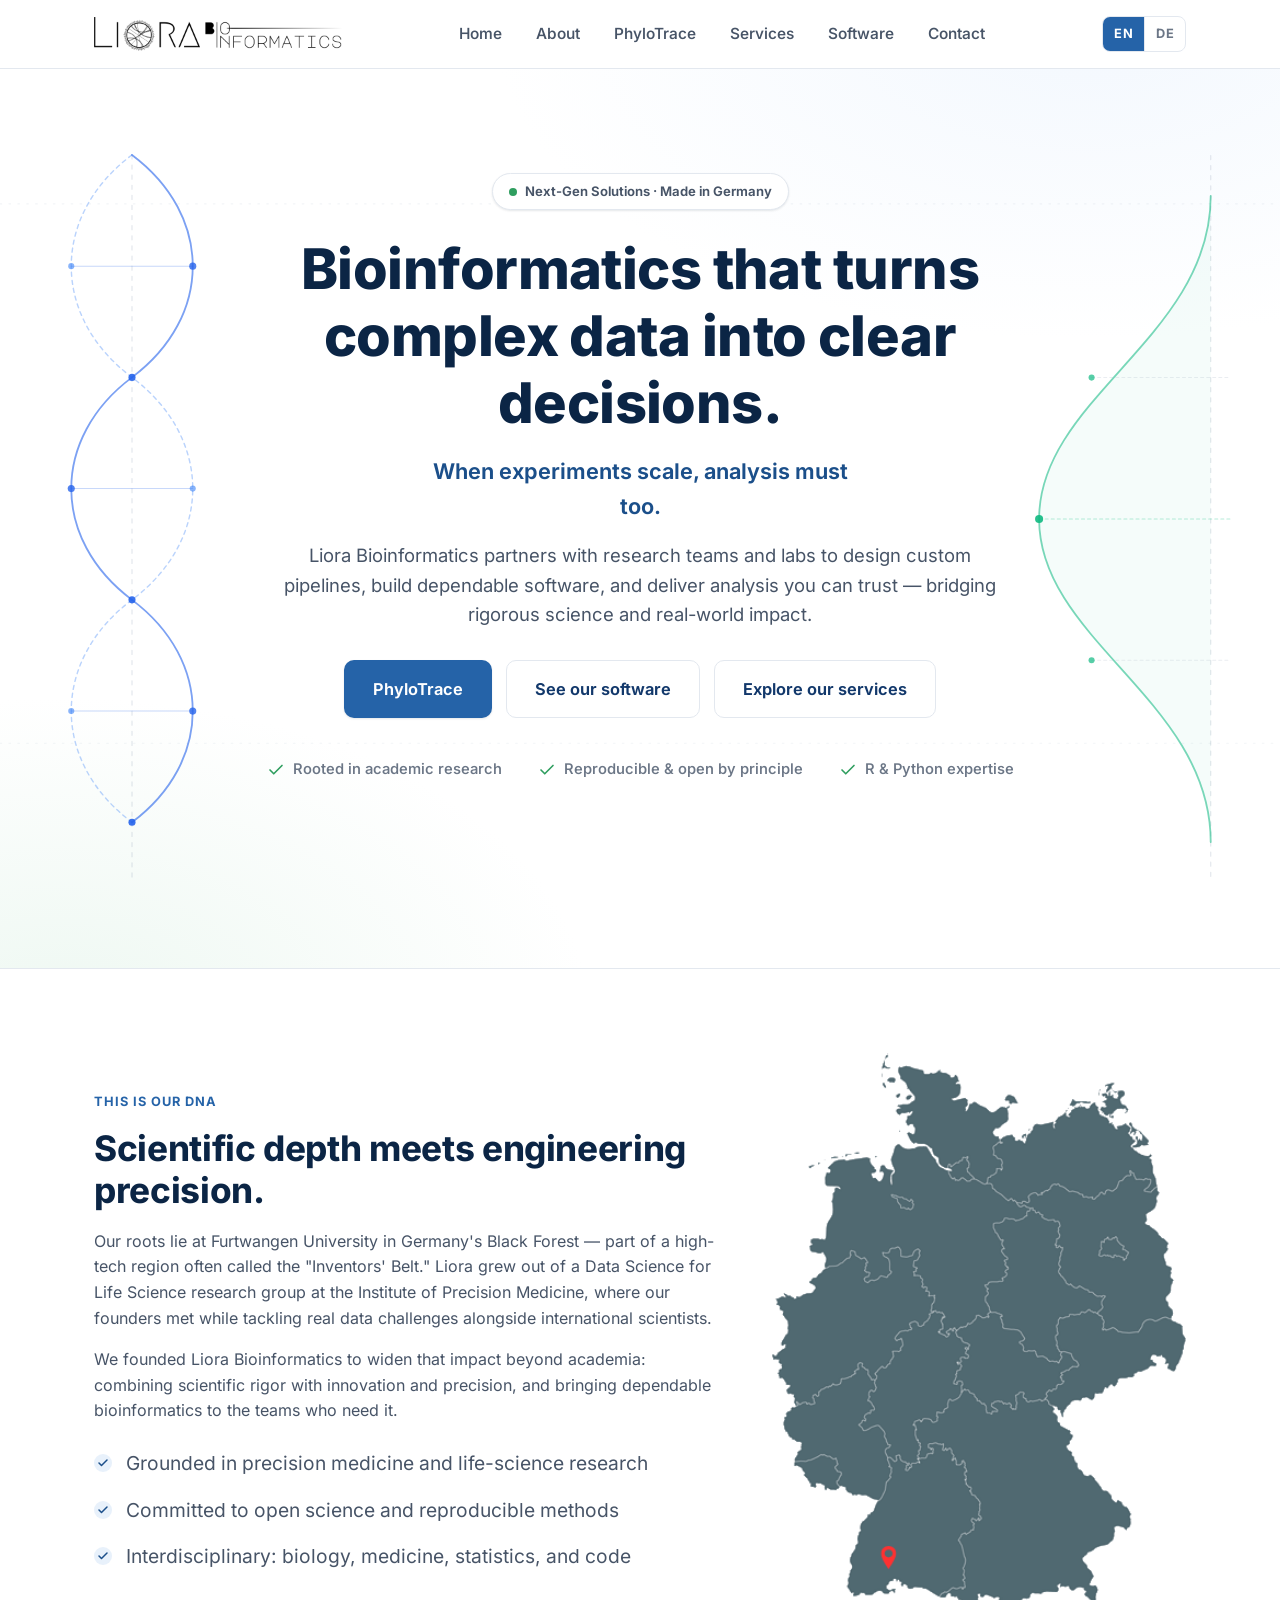
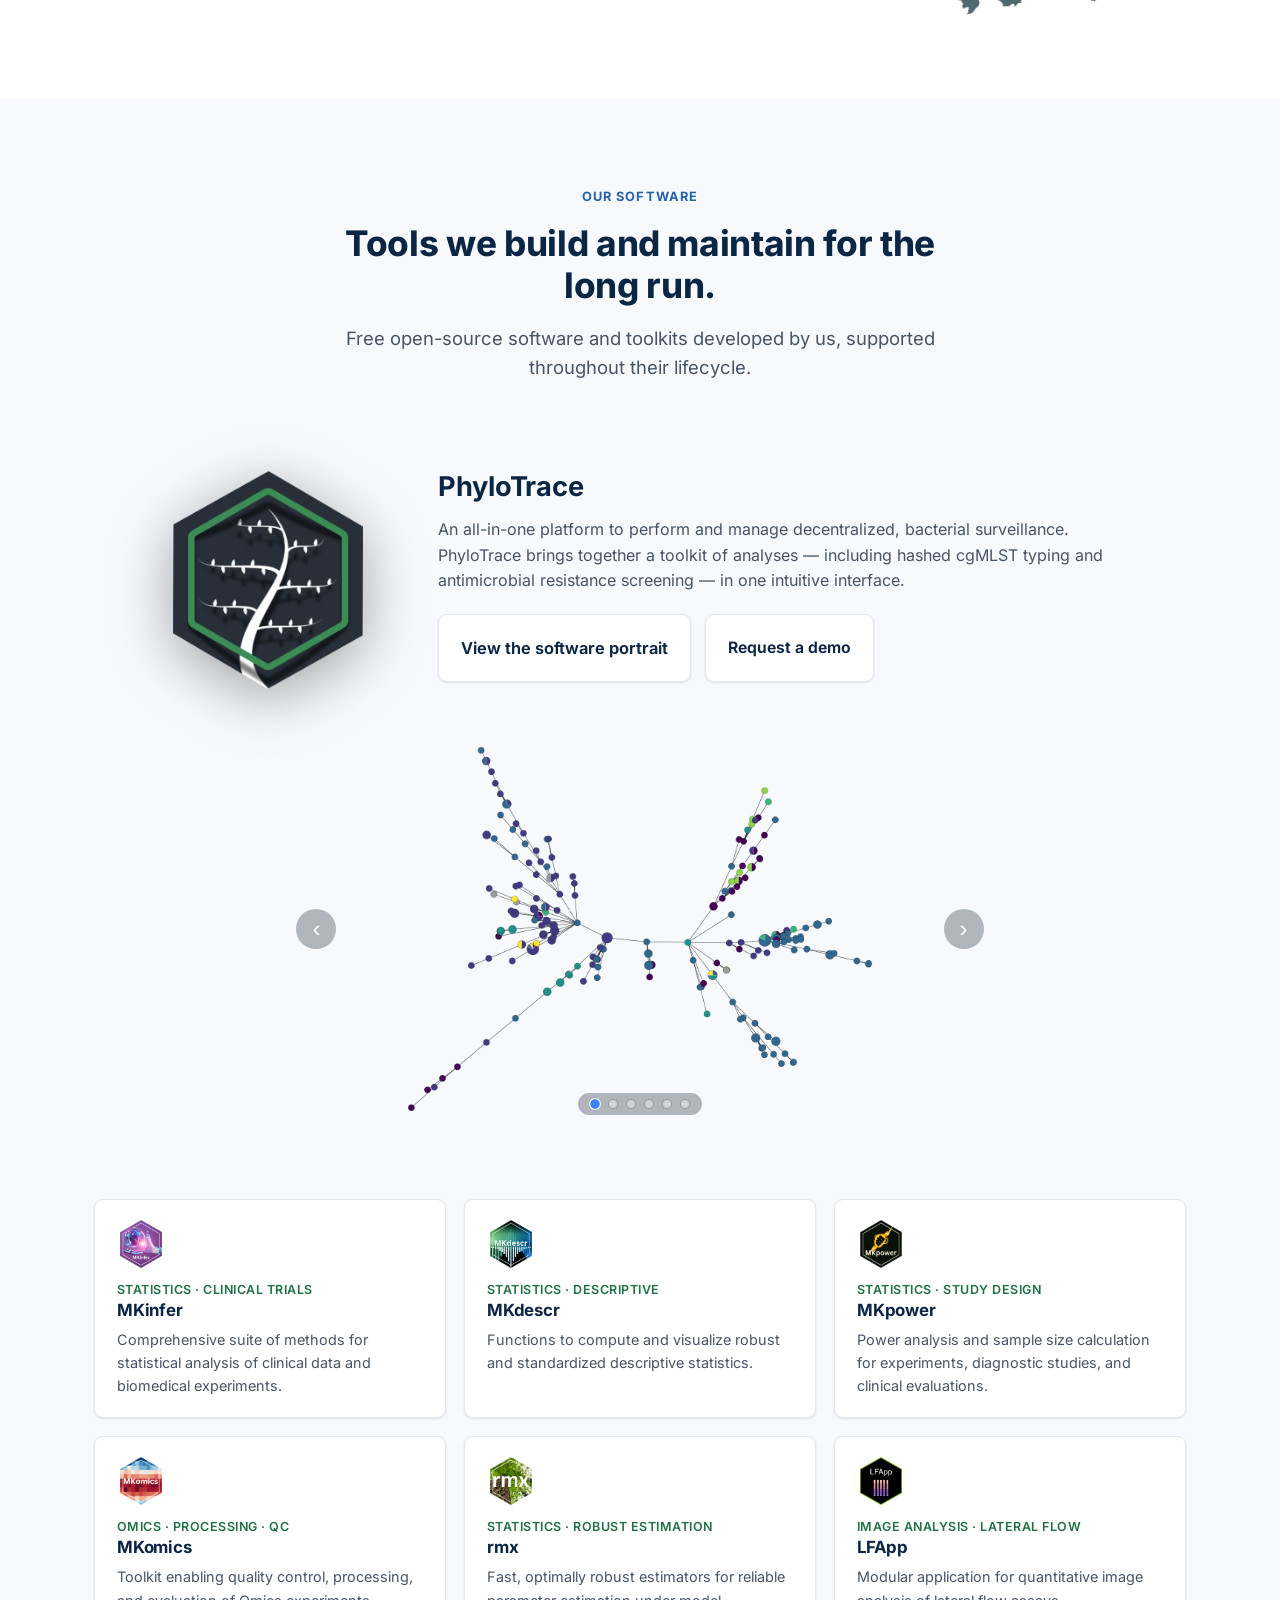
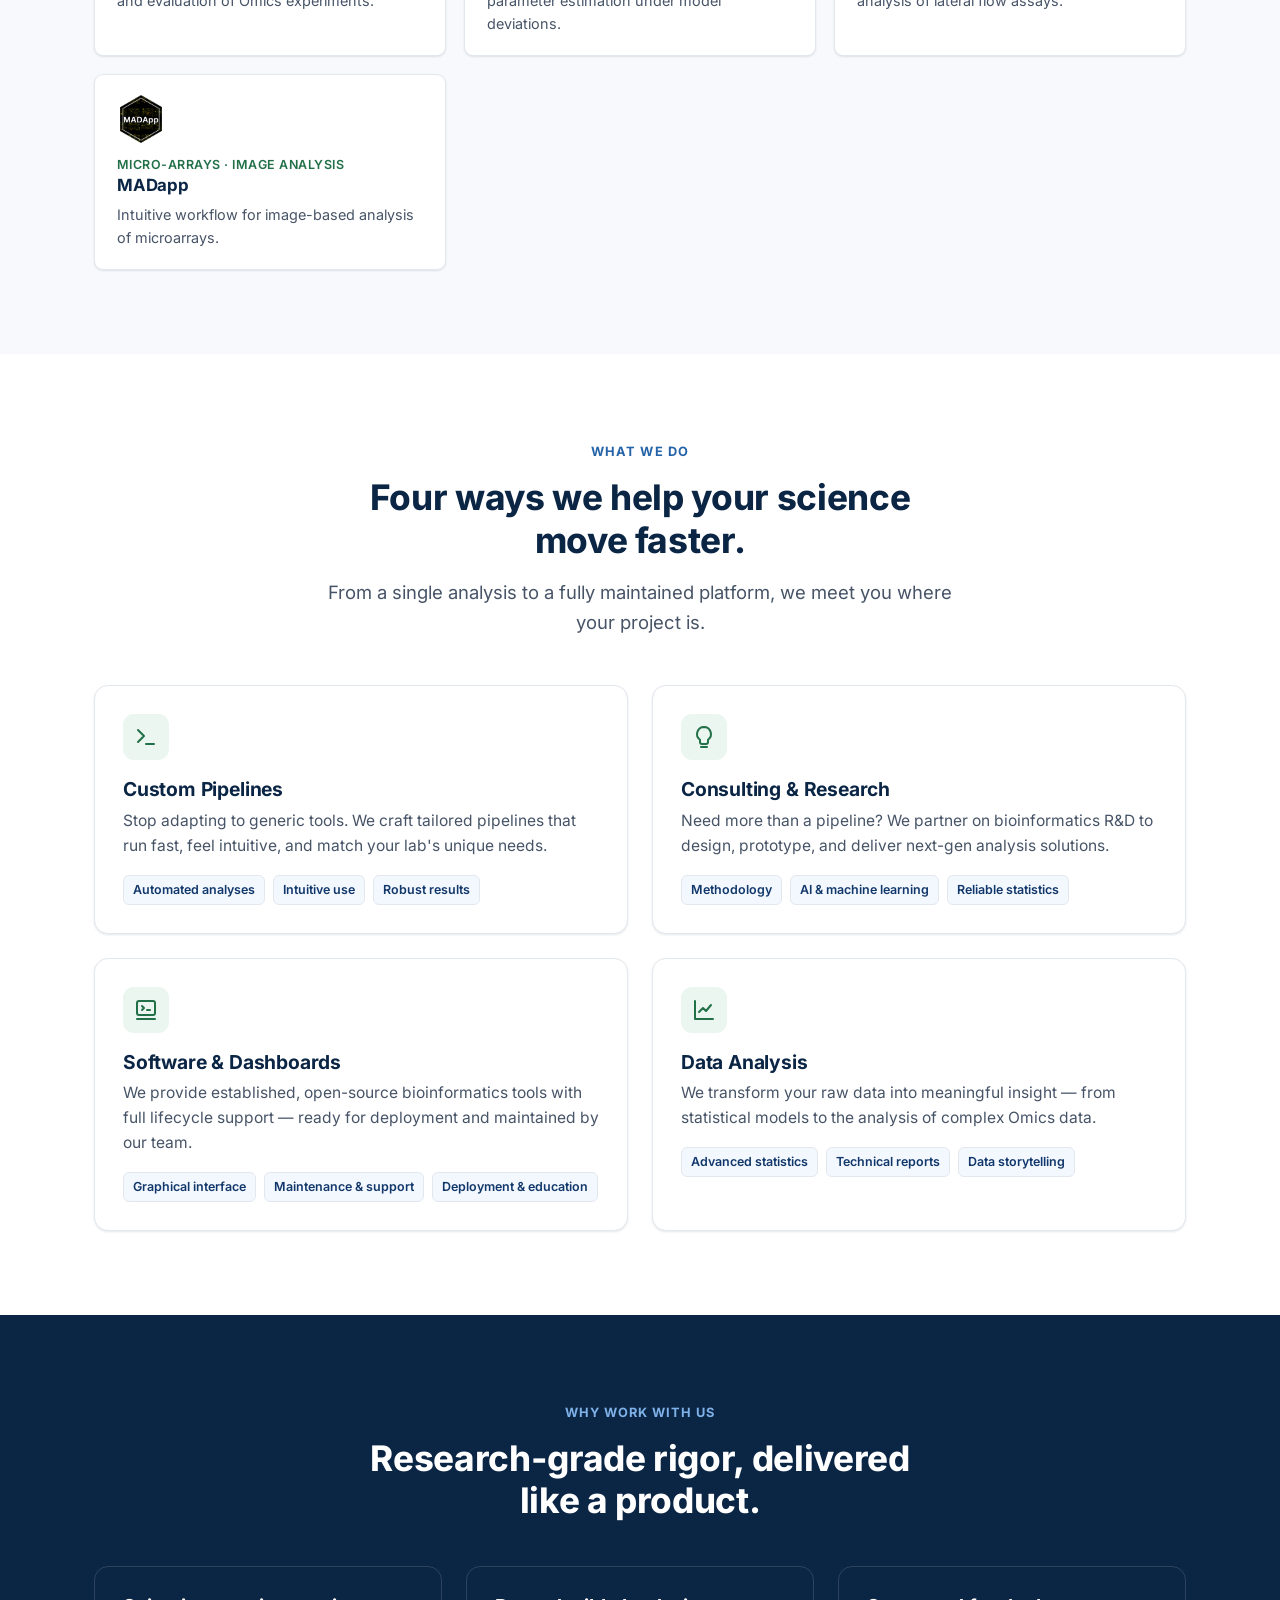
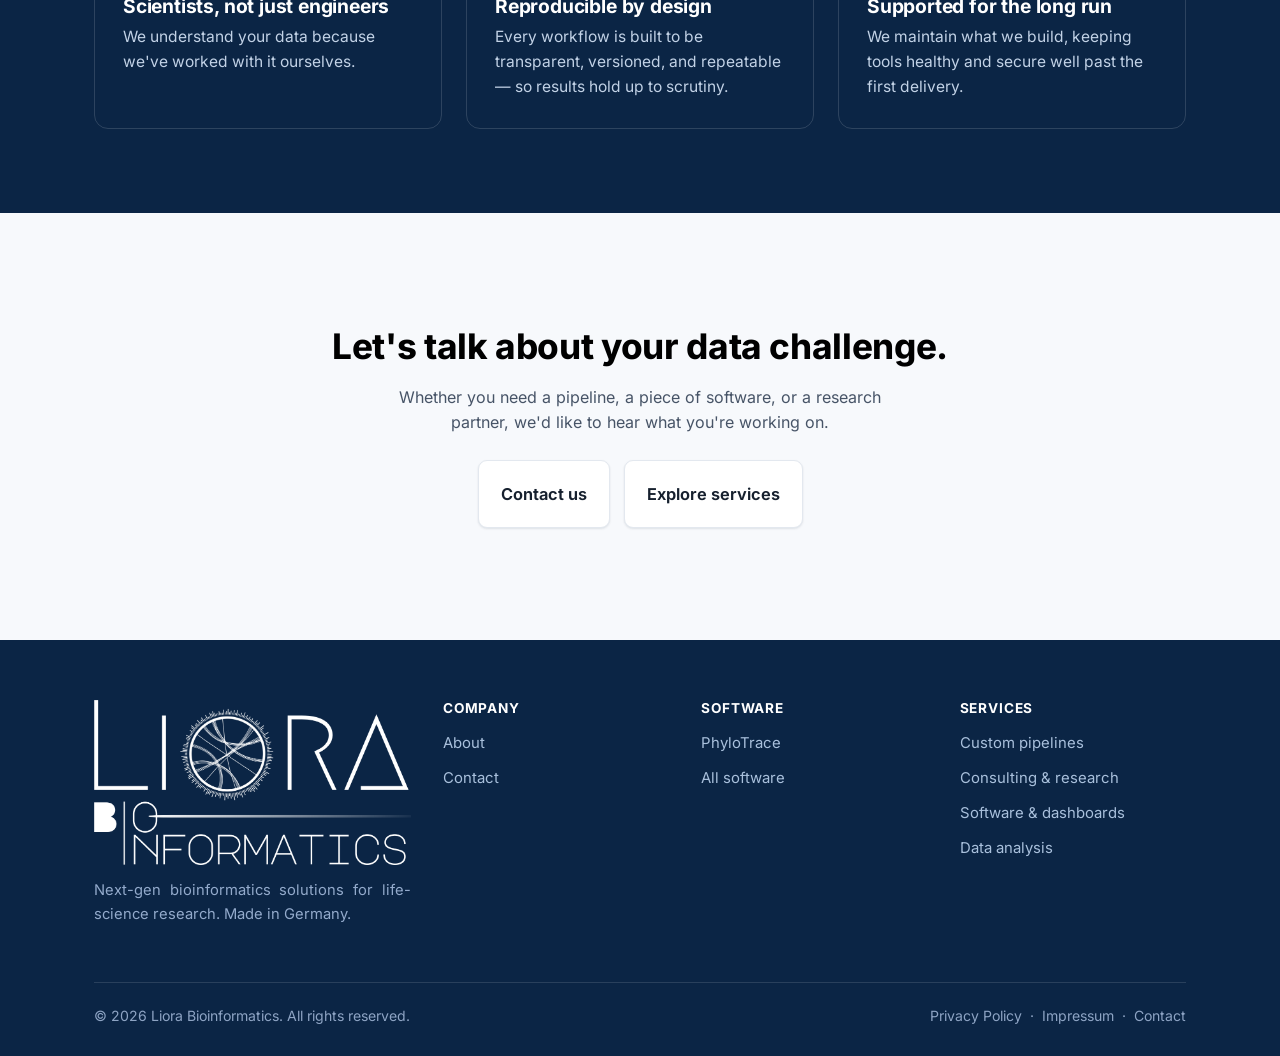
==== commit c491ce62: "Robustifying page" ====
--- a/index.html
+++ b/index.html
@@ -4,15 +4,27 @@
 <head>
   <meta charset="UTF-8" />
   <meta name="viewport" content="width=device-width, initial-scale=1.0" />
+  <!-- Content-Security-Policy. Delivered as a meta tag because GitHub Pages
+       cannot set response headers. Note that frame-ancestors is ignored in
+       meta form, so clickjacking protection still requires a real header. -->
+  <meta http-equiv="Content-Security-Policy" content="
+    default-src 'self';
+    base-uri 'self';
+    object-src 'none';
+    frame-src 'none';
+    script-src 'self';
+    style-src 'self' 'unsafe-inline';
+    img-src 'self' data:;
+    font-src 'self';
+    connect-src 'self' https://formcarry.com https://api.github.com;
+    form-action 'self' https://formcarry.com;
+  " />
   <title data-i18n="doc.title">Liora Bioinformatics — Next-Gen Solutions for Life Science Data</title>
   <meta name="description" data-i18n-attr="content:meta.desc"
     content="Liora Bioinformatics builds custom pipelines, software, and analysis solutions for life science research. When experiments scale, analysis must too." />
   <link rel="icon" href="assets/img/favicon.ico" />
+  <link rel="canonical" href="https://liora-bioinformatics.com/" />
   <link rel="apple-touch-icon" href="assets/img/apple-touch-icon.png" />
-  <link rel="preconnect" href="https://fonts.googleapis.com" />
-  <link rel="preconnect" href="https://fonts.gstatic.com" crossorigin />
-  <link href="https://fonts.googleapis.com/css2?family=Inter:wght@400;500;550;600;650;700;750;800&display=swap"
-    rel="stylesheet" />
   <link rel="stylesheet" href="assets/css/styles.css" />
 </head>
 
@@ -20,18 +32,18 @@
 
   <header class="site-header">
     <div class="container nav">
-      <a href="index.html" class="brand brand-img" aria-label="Liora Bioinformatics home">
+      <a href="/" class="brand brand-img" aria-label="Liora Bioinformatics home">
         <img src="assets/img/liora-logo.png" alt="Liora Bioinformatics" />
       </a>
       <nav>
         <ul class="nav-links">
-          <li><a href="index.html#home">Home</a></li>
+          <li><a href="/#home">Home</a></li>
           <li><a href="#dna" data-i18n="nav.about">About</a></li>
-          <li><a href="phylotrace.html">PhyloTrace</a></li>
+          <li><a href="/phylotrace">PhyloTrace</a></li>
           <li><a href="#services" data-i18n="nav.services">Services</a></li>
           <li><a href="#products" data-i18n="nav.products">Software</a></li>
           <!-- <li><a href="#team" data-i18n="nav.team">Team</a></li> -->
-          <li><a href="contact.html" data-i18n="nav.contact">Contact</a></li>
+          <li><a href="/contact" data-i18n="nav.contact">Contact</a></li>
         </ul>
       </nav>
       <div class="nav-cta">
@@ -39,7 +51,7 @@
           <button class="lang-btn" data-lang="en" type="button">EN</button>
           <button class="lang-btn" data-lang="de" type="button">DE</button>
         </div>
-        <!-- <a href="contact.html" class="btn btn-primary" data-i18n="nav.getintouch">Get in touch</a> -->
+        <!-- <a href="/contact" class="btn btn-primary" data-i18n="nav.getintouch">Get in touch</a> -->
         <button class="nav-toggle" aria-label="Menu"
           aria-expanded="false"><span></span><span></span><span></span></button>
       </div>
@@ -75,7 +87,7 @@
         pipelines, build dependable software, and deliver analysis you can trust — bridging rigorous science and
         real-world impact.</p>
       <div class="btn-row">
-        <a href="phylotrace.html" class="btn btn-primary btn-lg" data-i18n="hero.cta3">PhyloTrace</a>
+        <a href="/phylotrace" class="btn btn-primary btn-lg" data-i18n="hero.cta3">PhyloTrace</a>
         <a href="#products" class="btn btn-ghost btn-lg" data-i18n="hero.cta2">See our software</a>
         <a href="#services" class="btn btn-ghost btn-lg" data-i18n="hero.cta1">Explore our services</a>
       </div>
@@ -138,35 +150,37 @@
             surveillance. PhyloTrace brings together a toolkit of analyses — including hashed cgMLST typing and
             antimicrobial resistance screening — in one intuitive interface.</p>
           <div class="btn-row">
-            <a href="phylotrace.html" class="btn btn-light btn-lg tool" data-i18n="prod.cta1">View the software
+            <a href="/phylotrace" class="btn btn-light btn-lg tool" data-i18n="prod.cta1">View the software
               portrait</a>
-            <a href="contact.html" class="btn btn-outline-light tool" data-i18n="prod.cta2">Request a demo</a>
+            <a href="/contact" class="btn btn-outline-light tool" data-i18n="prod.cta2">Request a demo</a>
           </div>
         </div>
         <div class="container">
           <div class="carousel" data-carousel>
             <div class="carousel-slides">
               <div class="carousel-slide active">
-                <img src="assets/img/mst_transparent.png" alt="Resistance and virulence screening screenshot 1" />
+                <img src="assets/img/mst_transparent.png"
+                  alt="PhyloTrace minimum spanning tree showing isolate clusters connected by allelic distance" />
               </div>
               <div class="carousel-slide">
-                <img src="assets/img/amr_heatmap_3.png" alt="Resistance and virulence screening screenshot 1" />
+                <img src="assets/img/amr_heatmap_3.png"
+                  alt="Antimicrobial resistance heatmap with isolates in rows and resistance genes in columns" />
               </div>
               <div class="carousel-slide">
                 <img src="assets/img/heatmap_map.png" class="screenshot"
-                  alt="Resistance and virulence screening screenshot 1" />
+                  alt="Geographic map view plotting sampling locations alongside a resistance heatmap" />
               </div>
               <div class="carousel-slide">
                 <img src="assets/img/typing-initiation.png" class="screenshot"
-                  alt="Resistance and virulence screening screenshot 1" />
+                  alt="cgMLST typing run being configured, with scheme and input genome selection" />
               </div>
               <div class="carousel-slide">
                 <img src="assets/img/cust-var-tree.png" class="screenshot"
-                  alt="Resistance and virulence screening screenshot 1" />
+                  alt="Phylogenetic tree with branches coloured by a user-defined metadata variable" />
               </div>
               <div class="carousel-slide">
                 <img src="assets/img/browse-entries.png" class="screenshot"
-                  alt="Resistance and virulence screening screenshot 1" />
+                  alt="Sample database browser listing stored isolate entries and their metadata" />
               </div>
             </div>
             <button class="carousel-btn prev" data-carousel-btn="prev" aria-label="Previous Slide">&lsaquo;</button>
@@ -184,54 +198,54 @@
       </div>
 
       <div class="product-grid" style="margin-top:26px;">
-        <a class="tool" href="mkinfer.html">
+        <a class="tool" href="/mkinfer">
           <img class="tool-logo" src="assets/img/hex-MKinfer.png" alt="MKinfer logo" />
           <div class="cat" data-i18n-html="tool.mkinfer.cat">Statistics &middot; Clinical Trials</div>
           <h4>MKinfer</h4>
           <p data-i18n="tool.mkinfer.p">Comprehensive suite of methods for statistical analysis of clinical data and
             biomedical experiments.</p>
         </a>
-        <a class="tool" href="mkdescr.html">
+        <a class="tool" href="/mkdescr">
           <img class="tool-logo" src="assets/img/hex-MKdescr.png" alt="MKdescr logo" />
           <div class="cat" data-i18n-html="tool.mkdescr.cat">Statistics &middot; Descriptive</div>
           <h4>MKdescr</h4>
           <p data-i18n="tool.mkdescr.p">Functions to compute and visualize robust and standardized descriptive
             statistics.</p>
         </a>
-        <a class="tool" href="mkpower.html">
+        <a class="tool" href="/mkpower">
           <img class="tool-logo" src="assets/img/hex-MKpower.png" alt="MKpower logo" />
           <div class="cat" data-i18n-html="tool.mkpower.cat">Statistics &middot; Study Design</div>
           <h4>MKpower</h4>
           <p data-i18n="tool.mkpower.p">Power analysis and sample size calculation for experiments, diagnostic studies,
             and clinical evaluations.</p>
         </a>
-        <a class="tool" href="mkomics.html">
+        <a class="tool" href="/mkomics">
           <img class="tool-logo" src="assets/img/hex-MKomics.png" alt="MKomics logo" />
           <div class="cat" data-i18n-html="tool.mkomics.cat">Omics &middot; Processing &middot; QC</div>
           <h4>MKomics</h4>
           <p data-i18n="tool.mkomics.p">Toolkit enabling quality control, processing, and evaluation of Omics
             experiments.</p>
         </a>
-        <a class="tool" href="rmx.html">
+        <a class="tool" href="/rmx">
           <img class="tool-logo" src="assets/img/hex-rmx.png" alt="rmx logo" />
           <div class="cat" data-i18n-html="tool.rmx.cat">Statistics &middot; Robust estimation</div>
           <h4>rmx</h4>
           <p data-i18n="tool.rmx.p">Fast, optimally robust estimators for reliable parameter estimation under model
             deviations.</p>
         </a>
-        <a class="tool" href="lfapp.html">
+        <a class="tool" href="/lfapp">
           <img class="tool-logo" src="assets/img/hex-LFApp.png" alt="LFApp logo" />
           <div class="cat" data-i18n-html="tool.lfapp.cat">Image Analysis &middot; Lateral Flow</div>
           <h4>LFApp</h4>
           <p data-i18n="tool.lfapp.p">Modular application for quantitative image analysis of lateral flow assays.</p>
         </a>
-        <a class="tool" href="madapp.html">
+        <a class="tool" href="/madapp">
           <img class="tool-logo" src="assets/img/hex-MADApp.png" alt="MADapp logo" />
           <div class="cat" data-i18n-html="tool.madapp.cat">Micro-Arrays &middot; Image Analysis</div>
           <h4>MADapp</h4>
           <p data-i18n="tool.madapp.p">Intuitive workflow for image-based analysis of microarrays.</p>
         </a>
-        <!-- <a class="tool" href="kiwims.html">
+        <!-- <a class="tool" href="/kiwims">
           <img class="tool-logo" src="assets/img/KiwiFlow.png" alt="KiwiMS logo" />
           <div class="cat" data-i18n-html="tool.kiwiflow.cat">Mass Spectrometry &middot; Proteomics</div>
           <h4>KiwiMS</h4>
@@ -366,7 +380,7 @@
         <p data-i18n="contact.p">Whether you need a pipeline, a piece of software, or a research partner, we'd like to
           hear what you're working on.</p>
         <div class="btn-row center" style="margin-top:24px; justify-content: center;">
-          <a href="contact.html" class="btn btn-light btn-lg tool" data-i18n="contact.cta1">Contact us</a>
+          <a href="/contact" class="btn btn-light btn-lg tool" data-i18n="contact.cta1">Contact us</a>
           <a href="#services" class="btn btn-light btn-lg tool" data-i18n="contact.cta2">Explore services</a>
         </div>
       </div>
@@ -377,7 +391,7 @@
     <div class="container">
       <div class="footer-grid">
         <div>
-          <a href="index.html" class="brand brand-img"><img src="assets/img/Liora_rect_white.png"
+          <a href="/" class="brand brand-img"><img src="assets/img/Liora_rect_white.png"
               alt="Liora Bioinformatics" /></a>
           <p style="margin-top:14px; text-align: justify;" data-i18n="footer.tagline">Next-gen bioinformatics solutions
             for life-science
@@ -388,14 +402,14 @@
           <ul>
             <li><a href="#dna" data-i18n="footer.about">About</a></li>
             <!-- <li><a href="#team" data-i18n="footer.team">Team</a></li> -->
-            <li><a href="contact.html" data-i18n="footer.contact">Contact</a></li>
+            <li><a href="/contact" data-i18n="footer.contact">Contact</a></li>
           </ul>
         </div>
         <div class="footer-col">
           <h4 data-i18n="footer.products">Software</h4>
           <ul>
-            <li><a href="phylotrace.html">PhyloTrace</a></li>
-            <li><a href="index.html#products" data-i18n="footer.allsoftware">All software</a></li>
+            <li><a href="/phylotrace">PhyloTrace</a></li>
+            <li><a href="/#products" data-i18n="footer.allsoftware">All software</a></li>
           </ul>
         </div>
         <div class="footer-col">
@@ -411,8 +425,8 @@
       <div class="footer-bottom">
         <span>&copy; <span data-year>2026</span> <span data-i18n="footer.rights">Liora Bioinformatics. All rights
             reserved.</span></span>
-        <span><a href="privacy.html" data-i18n="footer.privacy">Privacy Policy</a> &nbsp;&middot;&nbsp; <a
-            href="impressum.html" data-i18n="footer.imprint">Impressum</a> &nbsp;&middot;&nbsp; <a href="contact.html"
+        <span><a href="/privacy" data-i18n="footer.privacy">Privacy Policy</a> &nbsp;&middot;&nbsp; <a
+            href="/impressum" data-i18n="footer.imprint">Impressum</a> &nbsp;&middot;&nbsp; <a href="/contact"
             data-i18n="footer.contact">Contact</a></span>
       </div>
     </div>
--- a/assets/css/styles.css
+++ b/assets/css/styles.css
@@ -2,6 +2,30 @@
    Liora Bioinformatics — marketing site
    Clean corporate blue theme with a bioinformatics green accent
    ========================================================= */
+
+/* ---------------------------------------------------------
+   Inter, self-hosted (SIL Open Font License 1.1 — see
+   assets/fonts/OFL.txt). Served from our own origin so that
+   no visitor data is sent to Google on page load. Variable
+   font: covers the 400-800 weights used across the site.
+   --------------------------------------------------------- */
+@font-face {
+  font-family: "Inter";
+  font-style: normal;
+  font-weight: 100 900;
+  font-display: swap;
+  src: url("../fonts/inter-latin.woff2") format("woff2");
+  unicode-range: U+0000-00FF, U+0131, U+0152-0153, U+02BB-02BC, U+02C6, U+02DA, U+02DC, U+0304, U+0308, U+0329, U+2000-206F, U+20AC, U+2122, U+2191, U+2193, U+2212, U+2215, U+FEFF, U+FFFD;
+}
+
+@font-face {
+  font-family: "Inter";
+  font-style: normal;
+  font-weight: 100 900;
+  font-display: swap;
+  src: url("../fonts/inter-latin-ext.woff2") format("woff2");
+  unicode-range: U+0100-02BA, U+02BD-02C5, U+02C7-02CC, U+02CE-02D7, U+02DD-02FF, U+0304, U+0308, U+0329, U+1D00-1DBF, U+1E00-1E9F, U+1EF2-1EFF, U+2020, U+20A0-20AB, U+20AD-20C0, U+2113, U+2C60-2C7F, U+A720-A7FF;
+}
 
 :root {
   --blue-900: #0b2545;
@@ -434,14 +458,65 @@
   position: relative;
   padding: 104px 0 92px;
   background-color: #ffffff;
-  background-image: url("data:image/svg+xml,%3Csvg xmlns='http://www.w3.org/2000/svg' viewBox='0 0 1440 800' width='100%25' height='100%25' preserveAspectRatio='xMidYMid slice'%3E%3Cg fill='none' stroke-linecap='round' stroke-linejoin='round'%3E%3Cline x1='60' y1='120' x2='1380' y2='120' stroke='%2394a3b8' stroke-opacity='0.12' stroke-dasharray='2 8' stroke-width='1' /%3E%3Cline x1='60' y1='600' x2='1380' y2='600' stroke='%2394a3b8' stroke-opacity='0.12' stroke-dasharray='2 8' stroke-width='1' /%3E%3Cline x1='140' y1='40' x2='140' y2='760' stroke='%2394a3b8' stroke-opacity='0.25' stroke-dasharray='4 6' stroke-width='1.2' /%3E%3Cpath d='M 140 40 C 220 100, 220 200, 140 260 C 60 320, 60 420, 140 480 C 220 540, 220 640, 140 700' stroke='%232563eb' stroke-opacity='0.6' stroke-width='1.8' /%3E%3Cpath d='M 140 40 C 60 100, 60 200, 140 260 C 220 320, 220 420, 140 480 C 60 540, 60 640, 140 700' stroke='%233b82f6' stroke-opacity='0.35' stroke-width='1.4' stroke-dasharray='4 4' /%3E%3Cline x1='80' y1='150' x2='200' y2='150' stroke='%232563eb' stroke-opacity='0.25' stroke-width='1' /%3E%3Cline x1='80' y1='370' x2='200' y2='370' stroke='%232563eb' stroke-opacity='0.25' stroke-width='1' /%3E%3Cline x1='80' y1='590' x2='200' y2='590' stroke='%232563eb' stroke-opacity='0.25' stroke-width='1' /%3E%3Ccircle cx='200' cy='150' r='3.5' fill='%232563eb' fill-opacity='0.8' /%3E%3Ccircle cx='80' cy='150' r='3' fill='%233b82f6' fill-opacity='0.6' /%3E%3Ccircle cx='140' cy='260' r='3.5' fill='%232563eb' fill-opacity='0.9' /%3E%3Ccircle cx='80' cy='370' r='3.5' fill='%232563eb' fill-opacity='0.8' /%3E%3Ccircle cx='200' cy='370' r='3' fill='%233b82f6' fill-opacity='0.6' /%3E%3Ccircle cx='140' cy='480' r='3.5' fill='%232563eb' fill-opacity='0.9' /%3E%3Ccircle cx='200' cy='590' r='3.5' fill='%232563eb' fill-opacity='0.8' /%3E%3Ccircle cx='80' cy='590' r='3' fill='%233b82f6' fill-opacity='0.6' /%3E%3Ccircle cx='140' cy='700' r='3.5' fill='%232563eb' fill-opacity='0.9' /%3E%3Cline x1='1360' y1='40' x2='1360' y2='760' stroke='%2394a3b8' stroke-opacity='0.25' stroke-dasharray='4 6' stroke-width='1.2' /%3E%3Cpath d='M 1360 80 C 1360 220, 1190 280, 1190 400 C 1190 520, 1360 580, 1360 720 Z' fill='%2310b981' fill-opacity='0.04' /%3E%3Cpath d='M 1360 80 C 1360 220, 1190 280, 1190 400 C 1190 520, 1360 580, 1360 720' stroke='%2310b981' stroke-opacity='0.55' stroke-width='1.8' /%3E%3Cline x1='1242' y1='260' x2='1380' y2='260' stroke='%2394a3b8' stroke-opacity='0.2' stroke-dasharray='3 3' stroke-width='1' /%3E%3Cline x1='1190' y1='400' x2='1380' y2='400' stroke='%2310b981' stroke-opacity='0.3' stroke-dasharray='3 3' stroke-width='1' /%3E%3Cline x1='1242' y1='540' x2='1380' y2='540' stroke='%2394a3b8' stroke-opacity='0.2' stroke-dasharray='3 3' stroke-width='1' /%3E%3Ccircle cx='1190' cy='400' r='4' fill='%2310b981' fill-opacity='0.9' /%3E%3Ccircle cx='1242' cy='260' r='3' fill='%2310b981' fill-opacity='0.7' /%3E%3Ccircle cx='1242' cy='540' r='3' fill='%2310b981' fill-opacity='0.7' /%3E%3C/g%3E%3C/svg%3E"),
+  background-image:
+    url("data:image/svg+xml,%3Csvg%20xmlns%3D%27http%3A%2F%2Fwww.w3.org%2F2000%2Fsvg%27%20viewBox%3D%270%200%201440%20800%27%20preserveAspectRatio%3D%27none%27%3E%3Cg%20fill%3D%27none%27%20stroke-linecap%3D%27round%27%20stroke-linejoin%3D%27round%27%3E%3Cline%20x1%3D%270%27%20y1%3D%27120%27%20x2%3D%271440%27%20y2%3D%27120%27%20stroke%3D%27%2394a3b8%27%20stroke-opacity%3D%270.12%27%20stroke-dasharray%3D%272%208%27%20stroke-width%3D%271%27%2F%3E%3Cline%20x1%3D%270%27%20y1%3D%27600%27%20x2%3D%271440%27%20y2%3D%27600%27%20stroke%3D%27%2394a3b8%27%20stroke-opacity%3D%270.12%27%20stroke-dasharray%3D%272%208%27%20stroke-width%3D%271%27%2F%3E%3C%2Fg%3E%3C%2Fsvg%3E"),
     radial-gradient(850px 450px at 85% -5%, var(--blue-50, #eff6ff), transparent 70%),
     radial-gradient(750px 450px at 5% 105%, #eef8f2, transparent 70%);
   background-repeat: no-repeat;
   background-position: center center;
-  background-size: cover, auto, auto;
+  background-size: 100% 100%, auto, auto;
   overflow: hidden;
-  height: 100vh;
+  min-height: 100vh;
+  border-bottom: 1px solid var(--line);
+}
+
+/* Hero decorations.
+   These were previously one SVG drawn as a background with
+   preserveAspectRatio='slice' and background-size:cover, which scaled the
+   artwork to COVER the hero and cropped the overflow. The curves sit near the
+   left and right edges of a 1440x800 viewBox, so whenever the viewport was
+   narrower than that 1.8 ratio the crop removed them entirely — visible only
+   in a wide fullscreen window, exactly as reported.
+
+   As separate elements anchored to their own edge and scaled by HEIGHT, they
+   cannot be cropped at any aspect ratio. They are hidden below 940px, where
+   the text spans the full width and there is no room beside it. */
+.hero-company::before,
+.hero-company::after {
+  content: "";
+  position: absolute;
+  top: 50%;
+  transform: translateY(-50%);
+  height: 90%;
+  background-repeat: no-repeat;
+  background-position: center;
+  background-size: contain;
+  pointer-events: none;
+  z-index: 0;
+}
+/* The hero decorations need clear space either side of the 900px text column.
+   Verified by screenshot: clean at 1200px, marginal at 1100px, and the heading
+   runs into the helix at 1024px. German headings are longer than English, so
+   the cut-off is set at the width that is comfortably clear in both. */
+@media (max-width: 1199px) {
+
+  .hero-company::before,
+  .hero-company::after {
+    display: none;
+  }
+}
+
+
+.hero-company::before {
+  left: 4%;
+  aspect-ratio: 160 / 800;
+  background-image: url("data:image/svg+xml,%3Csvg%20xmlns%3D%27http%3A%2F%2Fwww.w3.org%2F2000%2Fsvg%27%20viewBox%3D%2760%200%20160%20800%27%20preserveAspectRatio%3D%27xMidYMid%20meet%27%3E%3Cg%20fill%3D%27none%27%20stroke-linecap%3D%27round%27%20stroke-linejoin%3D%27round%27%3E%3Cline%20x1%3D%27140%27%20y1%3D%2740%27%20x2%3D%27140%27%20y2%3D%27760%27%20stroke%3D%27%2394a3b8%27%20stroke-opacity%3D%270.25%27%20stroke-dasharray%3D%274%206%27%20stroke-width%3D%271.2%27%2F%3E%3Cpath%20d%3D%27M%20140%2040%20C%20220%20100%2C%20220%20200%2C%20140%20260%20C%2060%20320%2C%2060%20420%2C%20140%20480%20C%20220%20540%2C%20220%20640%2C%20140%20700%27%20stroke%3D%27%232563eb%27%20stroke-opacity%3D%270.6%27%20stroke-width%3D%271.8%27%2F%3E%3Cpath%20d%3D%27M%20140%2040%20C%2060%20100%2C%2060%20200%2C%20140%20260%20C%20220%20320%2C%20220%20420%2C%20140%20480%20C%2060%20540%2C%2060%20640%2C%20140%20700%27%20stroke%3D%27%233b82f6%27%20stroke-opacity%3D%270.35%27%20stroke-width%3D%271.4%27%20stroke-dasharray%3D%274%204%27%2F%3E%3Cline%20x1%3D%2780%27%20y1%3D%27150%27%20x2%3D%27200%27%20y2%3D%27150%27%20stroke%3D%27%232563eb%27%20stroke-opacity%3D%270.25%27%20stroke-width%3D%271%27%2F%3E%3Cline%20x1%3D%2780%27%20y1%3D%27370%27%20x2%3D%27200%27%20y2%3D%27370%27%20stroke%3D%27%232563eb%27%20stroke-opacity%3D%270.25%27%20stroke-width%3D%271%27%2F%3E%3Cline%20x1%3D%2780%27%20y1%3D%27590%27%20x2%3D%27200%27%20y2%3D%27590%27%20stroke%3D%27%232563eb%27%20stroke-opacity%3D%270.25%27%20stroke-width%3D%271%27%2F%3E%3Ccircle%20cx%3D%27200%27%20cy%3D%27150%27%20r%3D%273.5%27%20fill%3D%27%232563eb%27%20fill-opacity%3D%270.8%27%2F%3E%3Ccircle%20cx%3D%2780%27%20cy%3D%27150%27%20r%3D%273%27%20fill%3D%27%233b82f6%27%20fill-opacity%3D%270.6%27%2F%3E%3Ccircle%20cx%3D%27140%27%20cy%3D%27260%27%20r%3D%273.5%27%20fill%3D%27%232563eb%27%20fill-opacity%3D%270.9%27%2F%3E%3Ccircle%20cx%3D%2780%27%20cy%3D%27370%27%20r%3D%273.5%27%20fill%3D%27%232563eb%27%20fill-opacity%3D%270.8%27%2F%3E%3Ccircle%20cx%3D%27200%27%20cy%3D%27370%27%20r%3D%273%27%20fill%3D%27%233b82f6%27%20fill-opacity%3D%270.6%27%2F%3E%3Ccircle%20cx%3D%27140%27%20cy%3D%27480%27%20r%3D%273.5%27%20fill%3D%27%232563eb%27%20fill-opacity%3D%270.9%27%2F%3E%3Ccircle%20cx%3D%27200%27%20cy%3D%27590%27%20r%3D%273.5%27%20fill%3D%27%232563eb%27%20fill-opacity%3D%270.8%27%2F%3E%3Ccircle%20cx%3D%2780%27%20cy%3D%27590%27%20r%3D%273%27%20fill%3D%27%233b82f6%27%20fill-opacity%3D%270.6%27%2F%3E%3Ccircle%20cx%3D%27140%27%20cy%3D%27700%27%20r%3D%273.5%27%20fill%3D%27%232563eb%27%20fill-opacity%3D%270.9%27%2F%3E%3C%2Fg%3E%3C%2Fsvg%3E");
+}
+
+.hero-company::after {
+  right: 3%;
+  aspect-ratio: 210 / 800;
+  background-image: url("data:image/svg+xml,%3Csvg%20xmlns%3D%27http%3A%2F%2Fwww.w3.org%2F2000%2Fsvg%27%20viewBox%3D%271180%200%20210%20800%27%20preserveAspectRatio%3D%27xMidYMid%20meet%27%3E%3Cg%20fill%3D%27none%27%20stroke-linecap%3D%27round%27%20stroke-linejoin%3D%27round%27%3E%3Cline%20x1%3D%271360%27%20y1%3D%2740%27%20x2%3D%271360%27%20y2%3D%27760%27%20stroke%3D%27%2394a3b8%27%20stroke-opacity%3D%270.25%27%20stroke-dasharray%3D%274%206%27%20stroke-width%3D%271.2%27%2F%3E%3Cpath%20d%3D%27M%201360%2080%20C%201360%20220%2C%201190%20280%2C%201190%20400%20C%201190%20520%2C%201360%20580%2C%201360%20720%20Z%27%20fill%3D%27%2310b981%27%20fill-opacity%3D%270.04%27%2F%3E%3Cpath%20d%3D%27M%201360%2080%20C%201360%20220%2C%201190%20280%2C%201190%20400%20C%201190%20520%2C%201360%20580%2C%201360%20720%27%20stroke%3D%27%2310b981%27%20stroke-opacity%3D%270.55%27%20stroke-width%3D%271.8%27%2F%3E%3Cline%20x1%3D%271242%27%20y1%3D%27260%27%20x2%3D%271380%27%20y2%3D%27260%27%20stroke%3D%27%2394a3b8%27%20stroke-opacity%3D%270.2%27%20stroke-dasharray%3D%273%203%27%20stroke-width%3D%271%27%2F%3E%3Cline%20x1%3D%271190%27%20y1%3D%27400%27%20x2%3D%271380%27%20y2%3D%27400%27%20stroke%3D%27%2310b981%27%20stroke-opacity%3D%270.3%27%20stroke-dasharray%3D%273%203%27%20stroke-width%3D%271%27%2F%3E%3Cline%20x1%3D%271242%27%20y1%3D%27540%27%20x2%3D%271380%27%20y2%3D%27540%27%20stroke%3D%27%2394a3b8%27%20stroke-opacity%3D%270.2%27%20stroke-dasharray%3D%273%203%27%20stroke-width%3D%271%27%2F%3E%3Ccircle%20cx%3D%271190%27%20cy%3D%27400%27%20r%3D%274%27%20fill%3D%27%2310b981%27%20fill-opacity%3D%270.9%27%2F%3E%3Ccircle%20cx%3D%271242%27%20cy%3D%27260%27%20r%3D%273%27%20fill%3D%27%2310b981%27%20fill-opacity%3D%270.7%27%2F%3E%3Ccircle%20cx%3D%271242%27%20cy%3D%27540%27%20r%3D%273%27%20fill%3D%27%2310b981%27%20fill-opacity%3D%270.7%27%2F%3E%3C%2Fg%3E%3C%2Fsvg%3E");
 }
 
 .hero-company .container {
@@ -1424,7 +1499,9 @@
 
   .hero-company {
     padding: 64px 0 56px;
-  }
+    min-height: 0;
+  }
+
 
   .section {
     padding: 60px 0;
@@ -1943,4 +2020,66 @@
   font-weight: bold;
   width: fit-content;
   font-size: 1.2em;
-}+}
+
+/* Regulatory intended-purpose notice (IVDR): keep visible wherever
+   PhyloTrace is presented. See impressum.html for attributions. */
+.ruo-note {
+  margin-top: 14px;
+  padding: 10px 14px;
+  border-left: 3px solid var(--line);
+  background: #fbfbfb;
+  color: var(--muted);
+  font-size: 0.65rem;
+  line-height: 1.5;
+  max-width: 85ch;
+  text-align: justify;
+}
+
+/* Keyboard focus. Custom controls (hamburger, language switch, carousel
+   buttons and dots) had no focus styling of their own and fell back to the
+   browser default, which is easy to lose against these backgrounds.
+   :focus-visible keeps pointer clicks unaffected. */
+.btn:focus-visible,
+.nav-links a:focus-visible,
+.nav-toggle:focus-visible,
+.lang-btn:focus-visible,
+.carousel-btn:focus-visible,
+.carousel-dot:focus-visible,
+.prose a:focus-visible,
+.info-item a:focus-visible {
+  outline: 2px solid var(--blue-500);
+  outline-offset: 3px;
+}
+
+.carousel-dot:focus-visible {
+  outline-offset: 4px;
+}
+
+/* On dark grounds the blue ring loses contrast — use white instead. */
+.bg-navy .btn:focus-visible,
+.bg-navy a:focus-visible,
+.site-footer a:focus-visible,
+.site-footer .btn:focus-visible {
+  outline-color: #ffffff;
+}
+
+@media (prefers-reduced-motion: reduce) {
+
+  *,
+  *::before,
+  *::after {
+    animation-duration: .01ms !important;
+    animation-iteration-count: 1 !important;
+    transition-duration: .01ms !important;
+    scroll-behavior: auto !important;
+  }
+}
+/* CRAN panel: "as of" stamp. The figures are refreshed by
+   tools/update-cran-stats.py rather than fetched live, so the date they
+   were taken is stated instead of implying they are current. */
+.cran-asof {
+  margin-top: 6px;
+  font-size: .78rem;
+  color: var(--muted);
+}
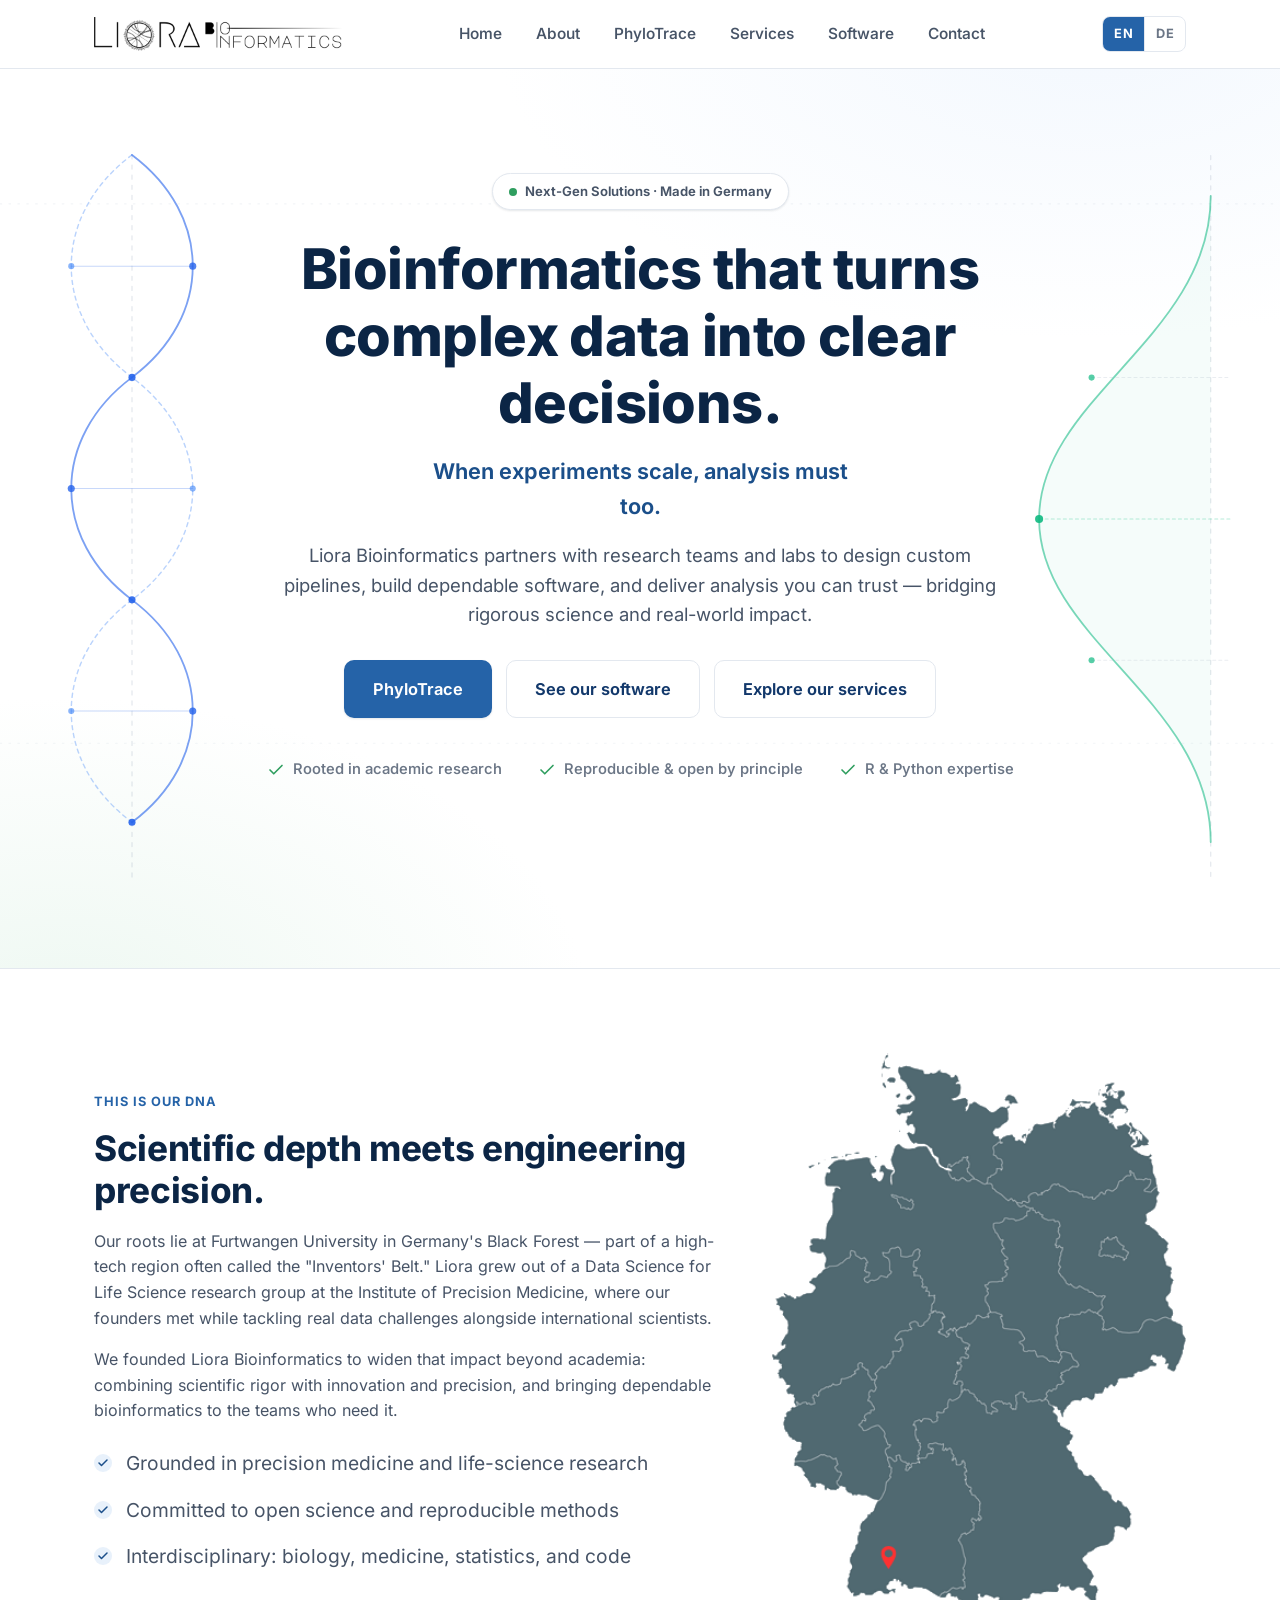
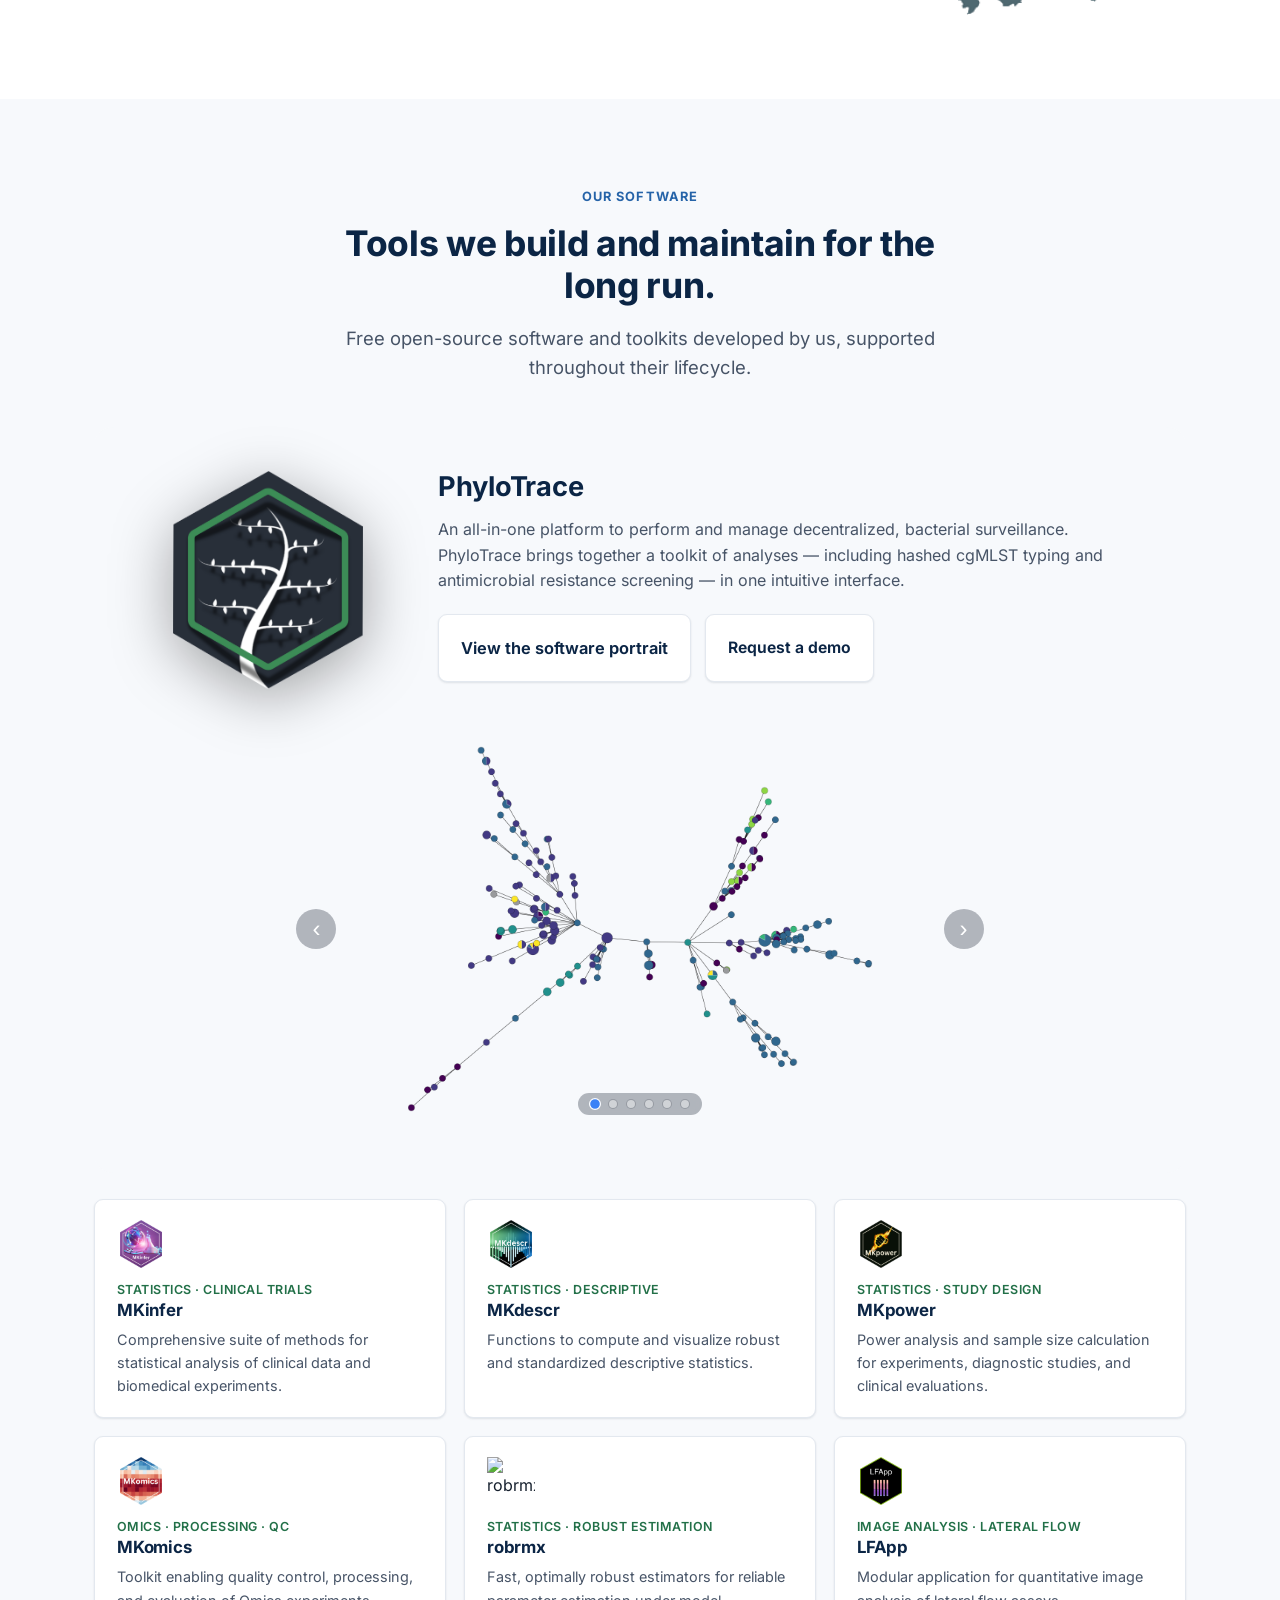
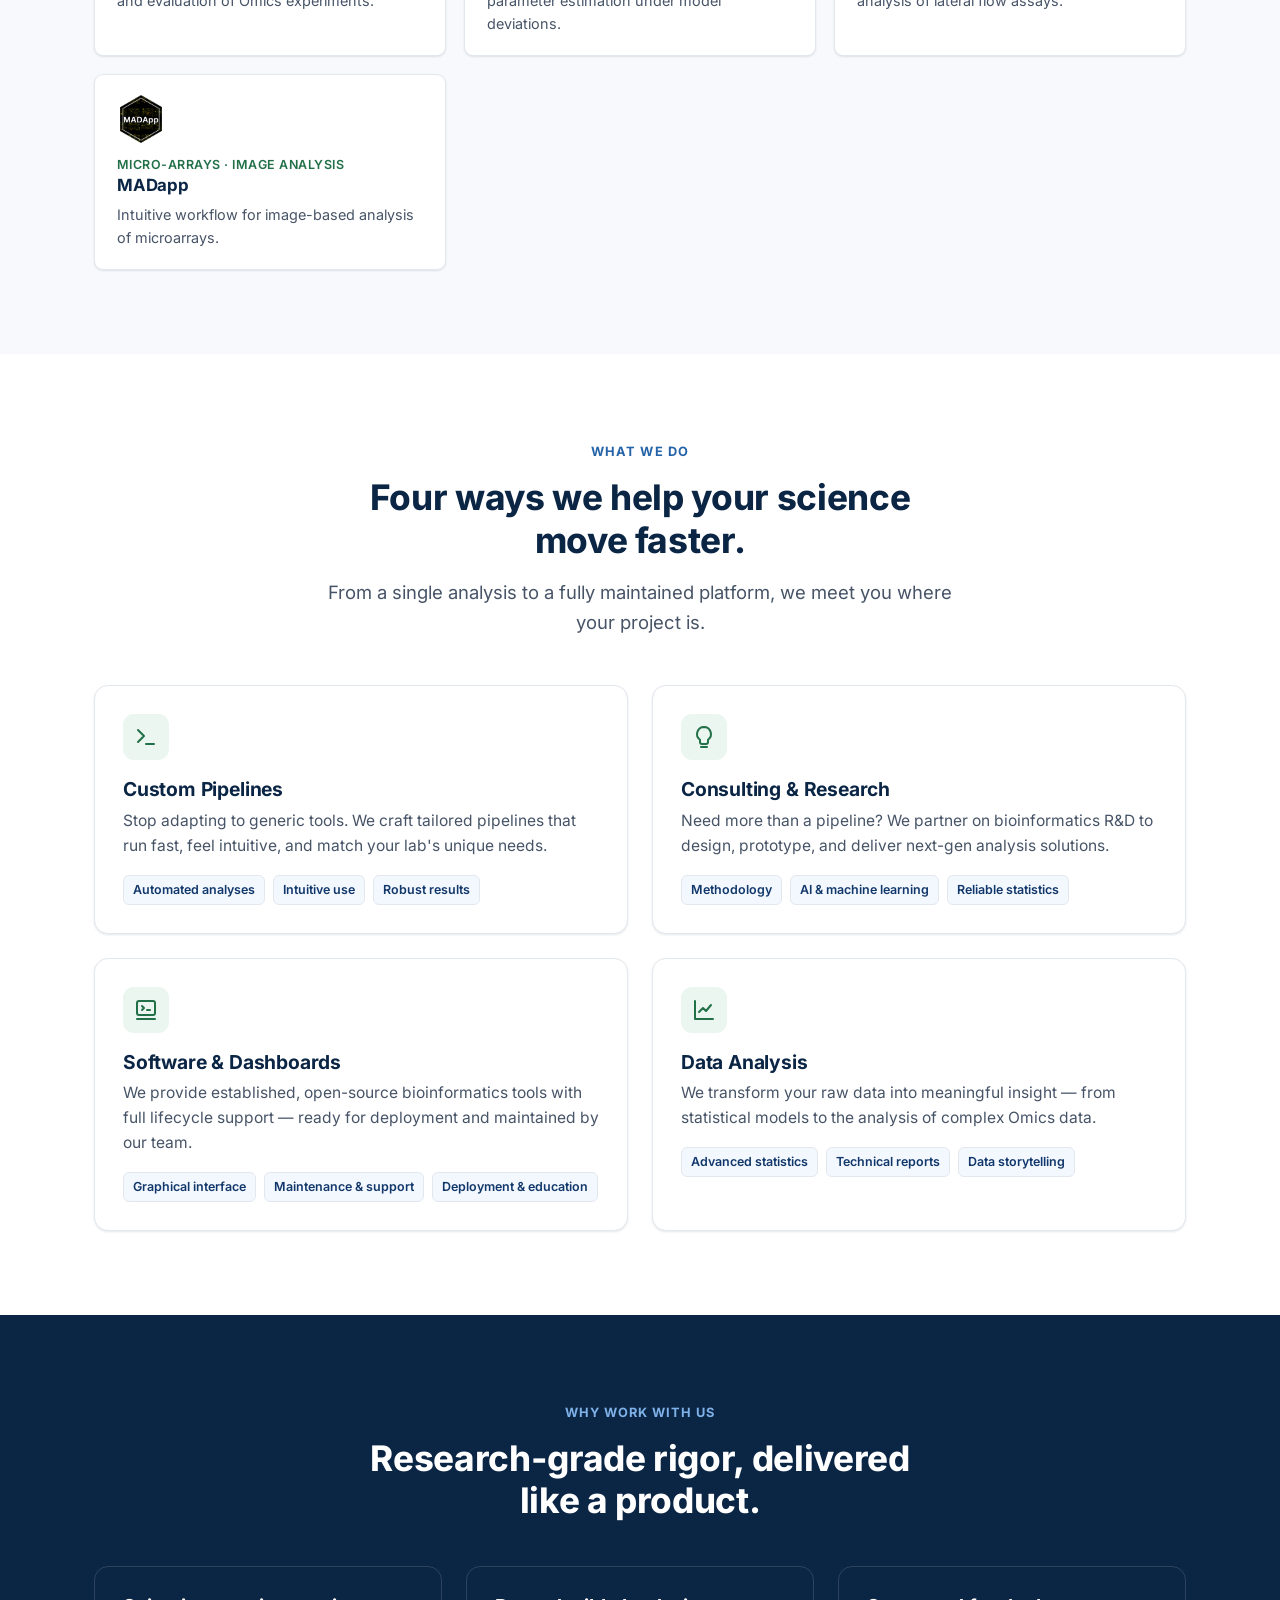
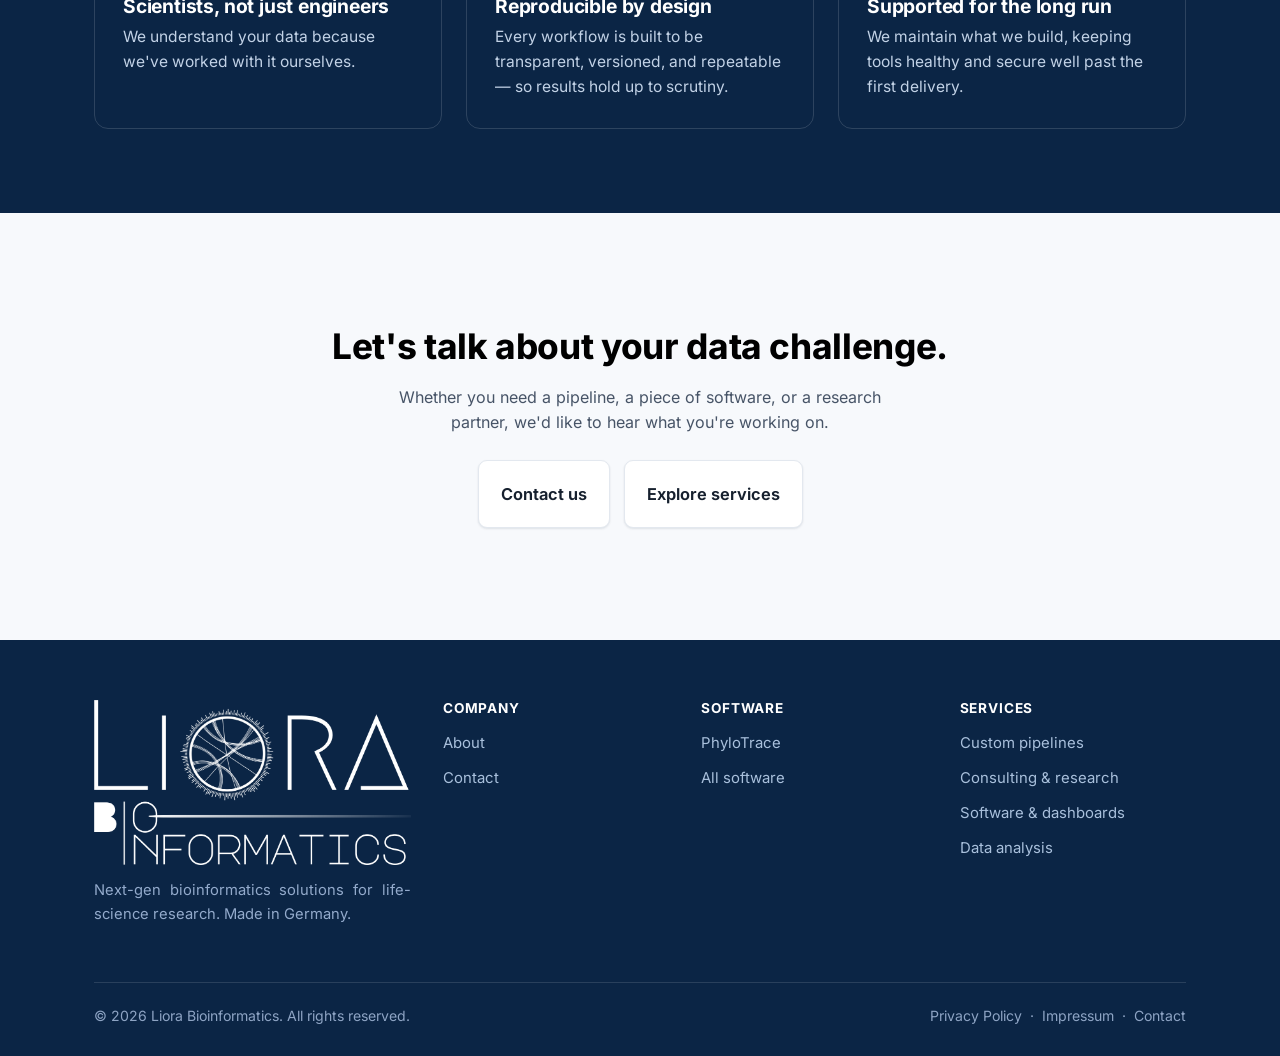
==== commit ba1ec9b7: "Changing rmx to robrmx" ====
--- a/index.html
+++ b/index.html
@@ -226,11 +226,11 @@
           <p data-i18n="tool.mkomics.p">Toolkit enabling quality control, processing, and evaluation of Omics
             experiments.</p>
         </a>
-        <a class="tool" href="/rmx">
-          <img class="tool-logo" src="assets/img/hex-rmx.png" alt="rmx logo" />
-          <div class="cat" data-i18n-html="tool.rmx.cat">Statistics &middot; Robust estimation</div>
-          <h4>rmx</h4>
-          <p data-i18n="tool.rmx.p">Fast, optimally robust estimators for reliable parameter estimation under model
+        <a class="tool" href="/robrmx">
+          <img class="tool-logo" src="assets/img/hex-robrmx.png" alt="robrmx logo" />
+          <div class="cat" data-i18n-html="tool.robrmx.cat">Statistics &middot; Robust estimation</div>
+          <h4>robrmx</h4>
+          <p data-i18n="tool.robrmx.p">Fast, optimally robust estimators for reliable parameter estimation under model
             deviations.</p>
         </a>
         <a class="tool" href="/lfapp">
@@ -425,8 +425,8 @@
       <div class="footer-bottom">
         <span>&copy; <span data-year>2026</span> <span data-i18n="footer.rights">Liora Bioinformatics. All rights
             reserved.</span></span>
-        <span><a href="/privacy" data-i18n="footer.privacy">Privacy Policy</a> &nbsp;&middot;&nbsp; <a
-            href="/impressum" data-i18n="footer.imprint">Impressum</a> &nbsp;&middot;&nbsp; <a href="/contact"
+        <span><a href="/privacy" data-i18n="footer.privacy">Privacy Policy</a> &nbsp;&middot;&nbsp; <a href="/impressum"
+            data-i18n="footer.imprint">Impressum</a> &nbsp;&middot;&nbsp; <a href="/contact"
             data-i18n="footer.contact">Contact</a></span>
       </div>
     </div>
--- a/assets/css/styles.css
+++ b/assets/css/styles.css
@@ -1467,6 +1467,14 @@
 /* Responsive */
 @media (max-width: 940px) {
 
+  .nav {
+    height: 56px;
+  }
+
+  .brand.brand-img img {
+    height: 26px;
+  }
+
   .hero-grid,
   .split,
   .grid-3,
@@ -1537,7 +1545,7 @@
 
   .nav-links {
     position: absolute;
-    top: 68px;
+    top: 56px;
     left: 0;
     right: 0;
     flex-direction: column;
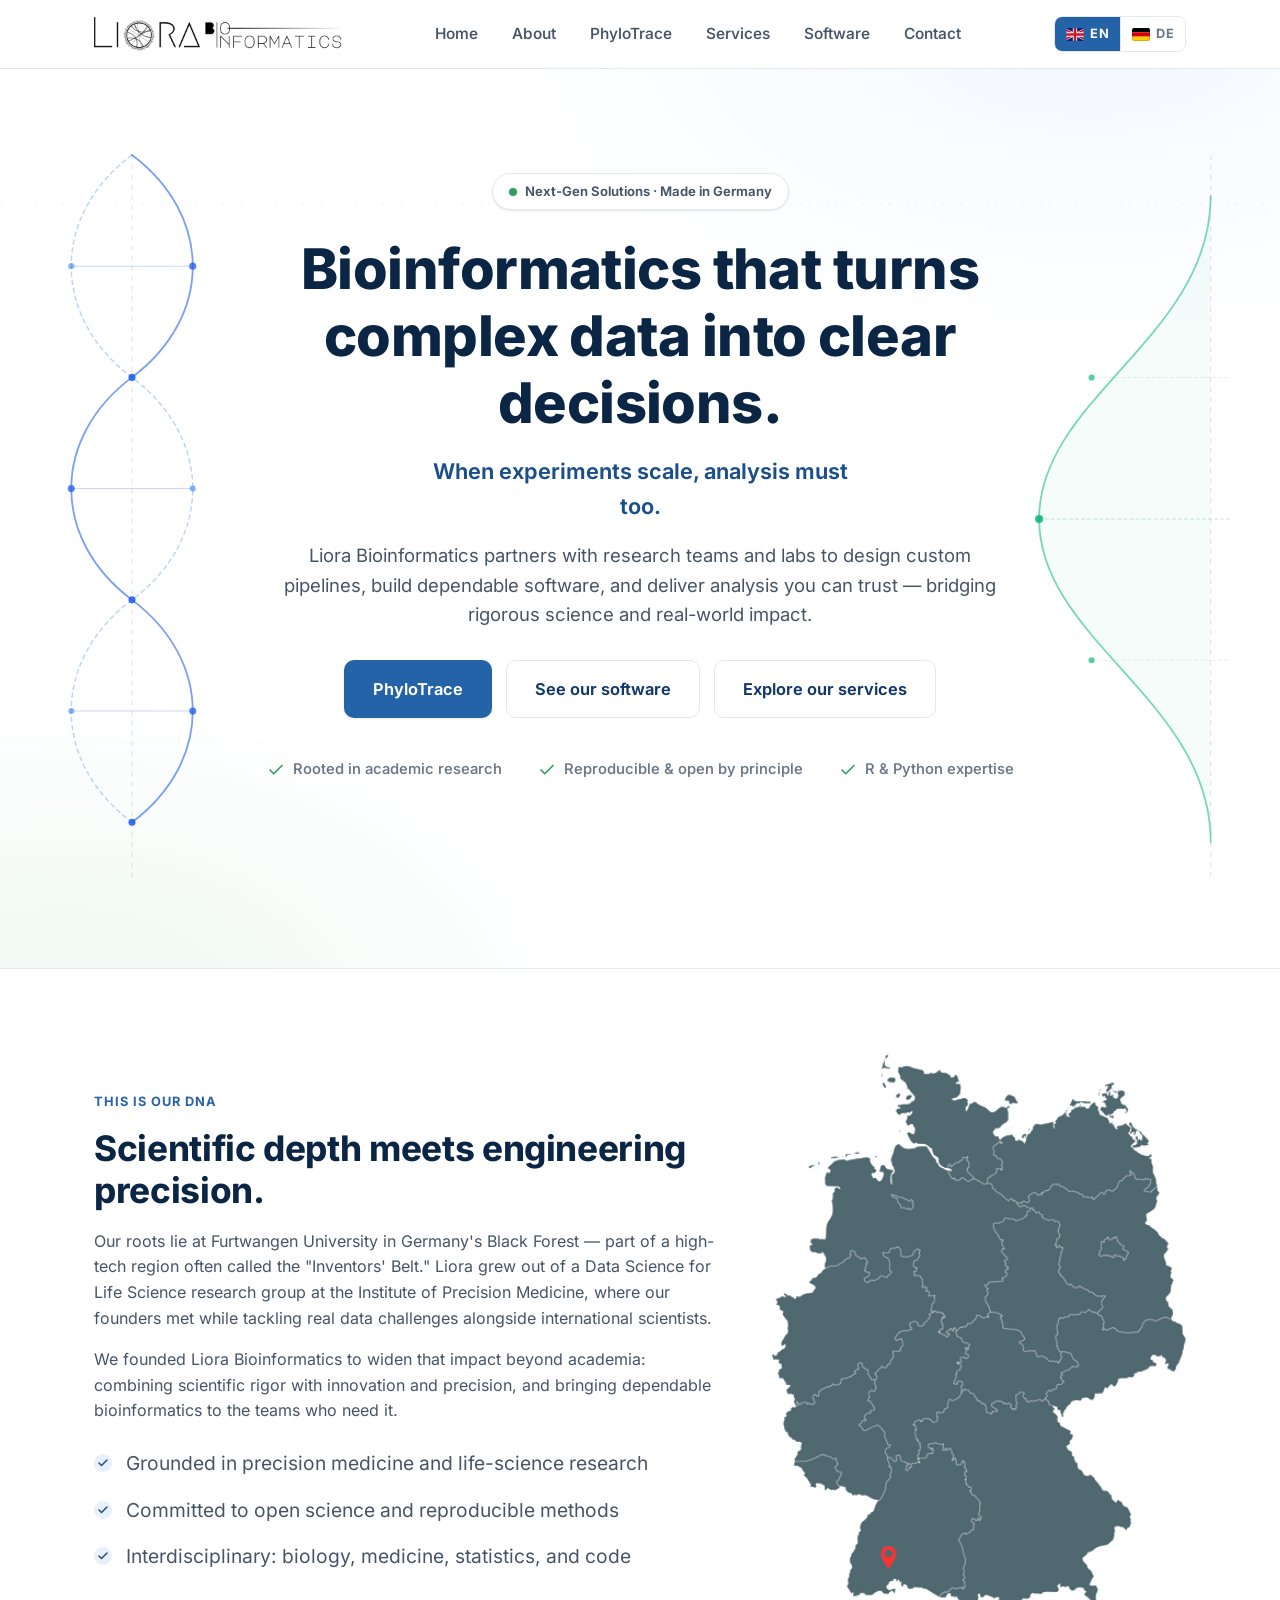
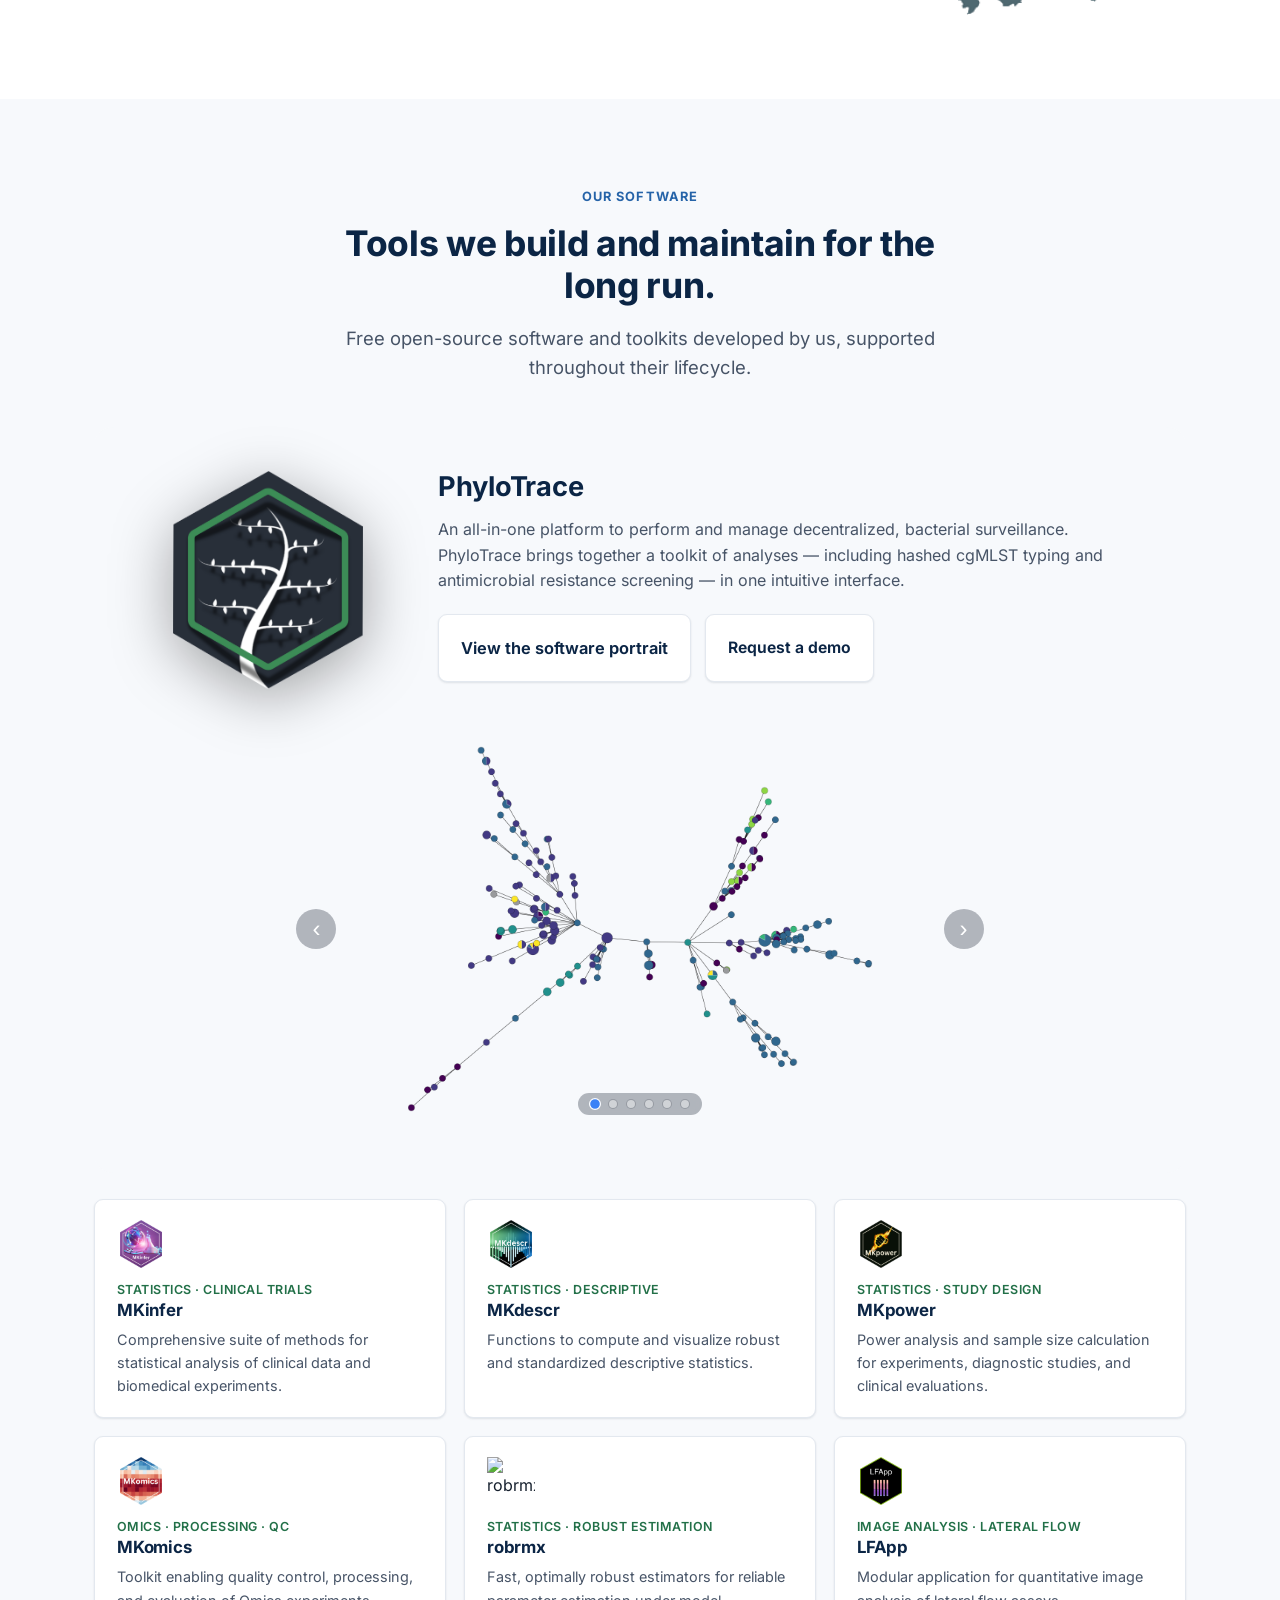
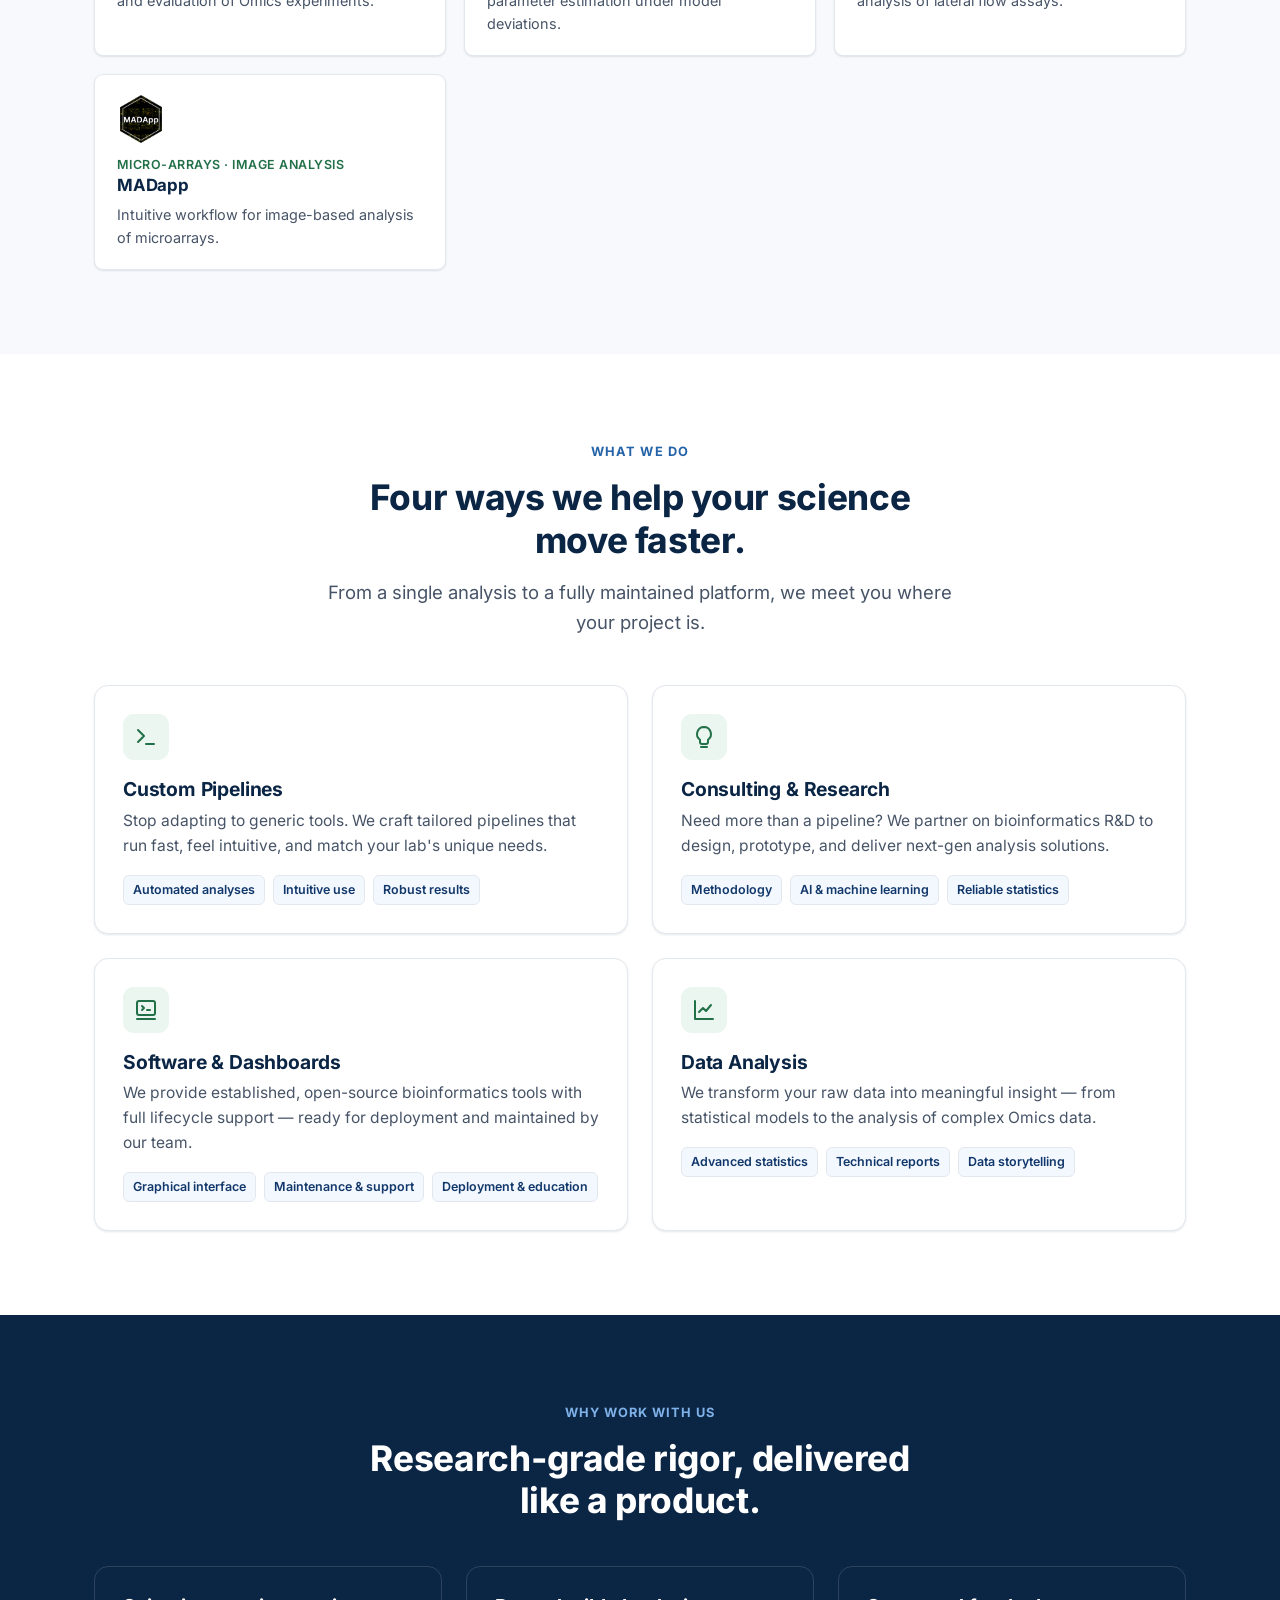
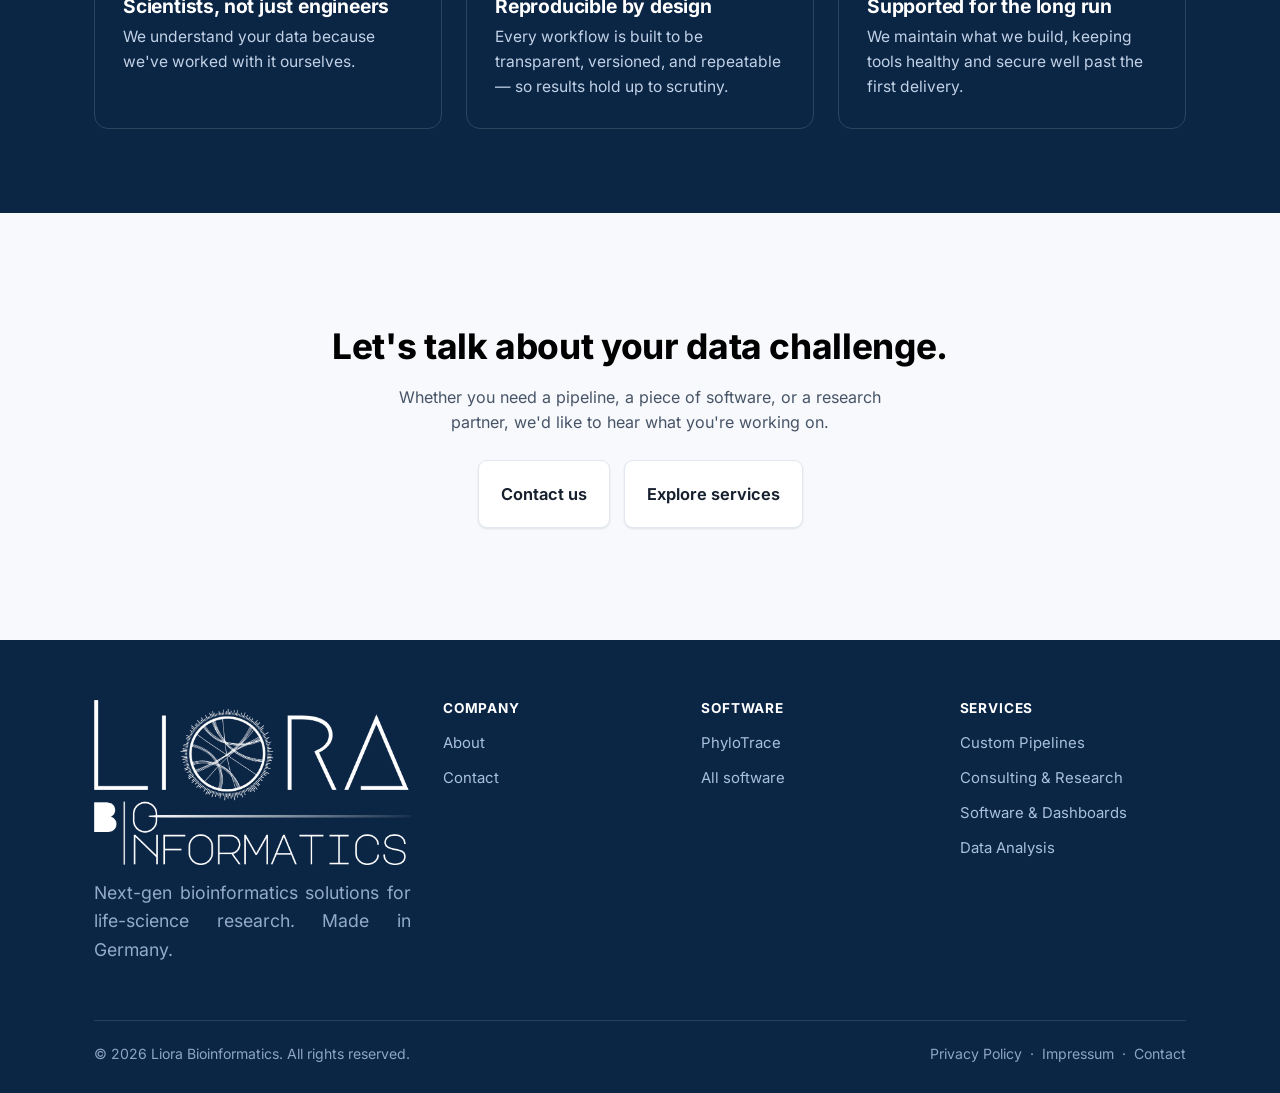
==== commit ed3fc218: "Adaptions for mobile" ====
--- a/index.html
+++ b/index.html
@@ -48,8 +48,10 @@
       </nav>
       <div class="nav-cta">
         <div class="lang-switch" role="group" aria-label="Language / Sprache">
-          <button class="lang-btn" data-lang="en" type="button">EN</button>
-          <button class="lang-btn" data-lang="de" type="button">DE</button>
+          <button class="lang-btn" data-lang="en" type="button"><span class="flag flag-gb"
+              aria-hidden="true"></span>EN</button>
+          <button class="lang-btn" data-lang="de" type="button"><span class="flag flag-de"
+              aria-hidden="true"></span>DE</button>
         </div>
         <!-- <a href="/contact" class="btn btn-primary" data-i18n="nav.getintouch">Get in touch</a> -->
         <button class="nav-toggle" aria-label="Menu"
@@ -415,10 +417,10 @@
         <div class="footer-col">
           <h4 data-i18n="footer.services">Services</h4>
           <ul>
-            <li><a href="#services" data-i18n="footer.svc1">Custom pipelines</a></li>
-            <li><a href="#services" data-i18n="footer.svc2">Consulting &amp; research</a></li>
-            <li><a href="#services" data-i18n="footer.svc3">Software &amp; dashboards</a></li>
-            <li><a href="#services" data-i18n="footer.svc4">Data analysis</a></li>
+            <li><a href="#services" data-i18n="footer.svc1">Custom Pipelines</a></li>
+            <li><a href="#services" data-i18n="footer.svc2">Consulting &amp; Research</a></li>
+            <li><a href="#services" data-i18n="footer.svc3">Software &amp; Dashboards</a></li>
+            <li><a href="#services" data-i18n="footer.svc4">Data Analysis</a></li>
           </ul>
         </div>
       </div>
--- a/assets/css/styles.css
+++ b/assets/css/styles.css
@@ -368,6 +368,9 @@
 }
 
 .lang-btn {
+  display: inline-flex;
+  align-items: center;
+  gap: 6px;
   border: none;
   background: transparent;
   padding: 7px 11px;
@@ -393,12 +396,30 @@
   color: #fff;
 }
 
+.flag {
+  flex-shrink: 0;
+  width: 18px;
+  height: 13px;
+  border-radius: 2px;
+  background-size: cover;
+  background-position: center;
+  box-shadow: 0 0 0 1px rgba(11, 37, 69, .18) inset;
+}
+
+.flag-gb {
+  background-image: url("data:image/svg+xml,%3Csvg xmlns='http://www.w3.org/2000/svg' viewBox='0 0 60 30'%3E%3Crect width='60' height='30' fill='%2300247d'/%3E%3Cpath d='M0,0 60,30 M60,0 0,30' stroke='%23fff' stroke-width='6'/%3E%3Cpath d='M0,0 25,12.5 M35,12.5 60,0 M0,30 25,17.5 M35,17.5 60,30' stroke='%23cf142b' stroke-width='4'/%3E%3Cpath d='M30,0 30,30 M0,15 60,15' stroke='%23fff' stroke-width='10'/%3E%3Cpath d='M30,0 30,30 M0,15 60,15' stroke='%23cf142b' stroke-width='6'/%3E%3C/svg%3E");
+}
+
+.flag-de {
+  background-image: url("data:image/svg+xml,%3Csvg xmlns='http://www.w3.org/2000/svg' viewBox='0 0 60 36'%3E%3Crect width='60' height='12' y='0' fill='%23000'/%3E%3Crect width='60' height='12' y='12' fill='%23dd0000'/%3E%3Crect width='60' height='12' y='24' fill='%23ffce00'/%3E%3C/svg%3E");
+}
+
 .nav-toggle {
   display: none;
   background: none;
   border: 1px solid var(--line);
   border-radius: 8px;
-  padding: 8px;
+  padding: 12px;
   cursor: pointer;
 }
 
@@ -494,6 +515,7 @@
   pointer-events: none;
   z-index: 0;
 }
+
 /* The hero decorations need clear space either side of the 900px text column.
    Verified by screenshot: clean at 1200px, marginal at 1100px, and the heading
    runs into the helix at 1024px. German headings are longer than English, so
@@ -1380,7 +1402,7 @@
 
 .site-footer p {
   color: #93aacb;
-  font-size: .92rem;
+  font-size: 1.1rem;
 }
 
 .footer-col {
@@ -1469,6 +1491,7 @@
 
   .nav {
     height: 56px;
+    margin-top: 0 !important;
   }
 
   .brand.brand-img img {
@@ -1541,6 +1564,24 @@
 
   .nav-toggle {
     display: block;
+    position: relative;
+    z-index: 1;
+  }
+
+  .nav-toggle span {
+    transition: transform .2s ease, opacity .15s ease;
+  }
+
+  .nav-toggle[aria-expanded="true"] span:nth-child(1) {
+    transform: translateY(6px) rotate(45deg);
+  }
+
+  .nav-toggle[aria-expanded="true"] span:nth-child(2) {
+    opacity: 0;
+  }
+
+  .nav-toggle[aria-expanded="true"] span:nth-child(3) {
+    transform: translateY(-6px) rotate(-45deg);
   }
 
   .nav-links {
@@ -1550,24 +1591,80 @@
     right: 0;
     flex-direction: column;
     align-items: stretch;
-    gap: 2px;
+    gap: 4px;
     background: #fff;
     border-bottom: 1px solid var(--line);
-    padding: 12px 20px;
+    padding: 12px 20px 16px;
     box-shadow: var(--shadow-md);
-    display: none;
+    max-height: calc(100vh - 56px);
+    overflow-y: auto;
+    opacity: 0;
+    visibility: hidden;
+    transform: translateY(-6px);
+    transition: opacity .18s ease, transform .18s ease, visibility 0s linear .18s;
   }
 
   .nav-links.open {
-    display: flex;
+    opacity: 1;
+    visibility: visible;
+    transform: translateY(0);
+    transition: opacity .18s ease, transform .18s ease;
   }
 
   .nav-links a {
-    padding: 12px 14px;
+    display: block;
+    width: 100%;
+    padding: 14px 16px;
   }
 
   .nav .nav-cta .btn-ghost {
     display: none;
+  }
+
+  /* The language switcher lives in .nav-cta by default; main.js moves it
+     into .nav-links (as .nav-lang-item) below this breakpoint so it opens
+     with the rest of the menu instead of crowding the top bar. Hide it in
+     its default slot here so there's no flash in the old spot before JS
+     runs. */
+  .nav-cta .lang-switch {
+    display: none;
+  }
+
+  .nav-lang-item {
+    margin-top: 10px;
+    padding-top: 12px;
+    border-top: 1px solid var(--line);
+  }
+
+  .nav-lang-item .lang-switch {
+    display: flex;
+    width: 100%;
+  }
+
+  .nav-lang-item .lang-btn {
+    flex: 1;
+    justify-content: center;
+    padding: 13px 14px;
+  }
+
+  .nav-backdrop {
+    position: fixed;
+    inset: 0;
+    background: rgba(11, 37, 69, .4);
+    opacity: 0;
+    visibility: hidden;
+    transition: opacity .2s ease, visibility 0s linear .2s;
+    z-index: 45;
+  }
+
+  .nav-backdrop.open {
+    opacity: 1;
+    visibility: visible;
+    transition: opacity .2s ease;
+  }
+
+  body.nav-locked {
+    overflow: hidden;
   }
 
   .cta-band {
@@ -1905,9 +2002,18 @@
   }
 
   .container {
-    grid-column: 1 / span 2;
     padding: 0;
     width: unset;
+
+    /* Only spans 2 columns on the desktop 2-column layout. Below 940px
+       .product-hero collapses to a single explicit column (see the
+       @media (max-width: 940px) rule above), so an unconditional span
+       here would force an implicit second column into existence and
+       starve the real column down to 0px — collapsing the logo image
+       that lives in it. */
+    @media (min-width: 941px) {
+      grid-column: 1 / span 2;
+    }
   }
 
   .carousel-slide img {
@@ -2083,6 +2189,7 @@
     scroll-behavior: auto !important;
   }
 }
+
 /* CRAN panel: "as of" stamp. The figures are refreshed by
    tools/update-cran-stats.py rather than fetched live, so the date they
    were taken is stated instead of implying they are current. */
@@ -2090,4 +2197,4 @@
   margin-top: 6px;
   font-size: .78rem;
   color: var(--muted);
-}
+}
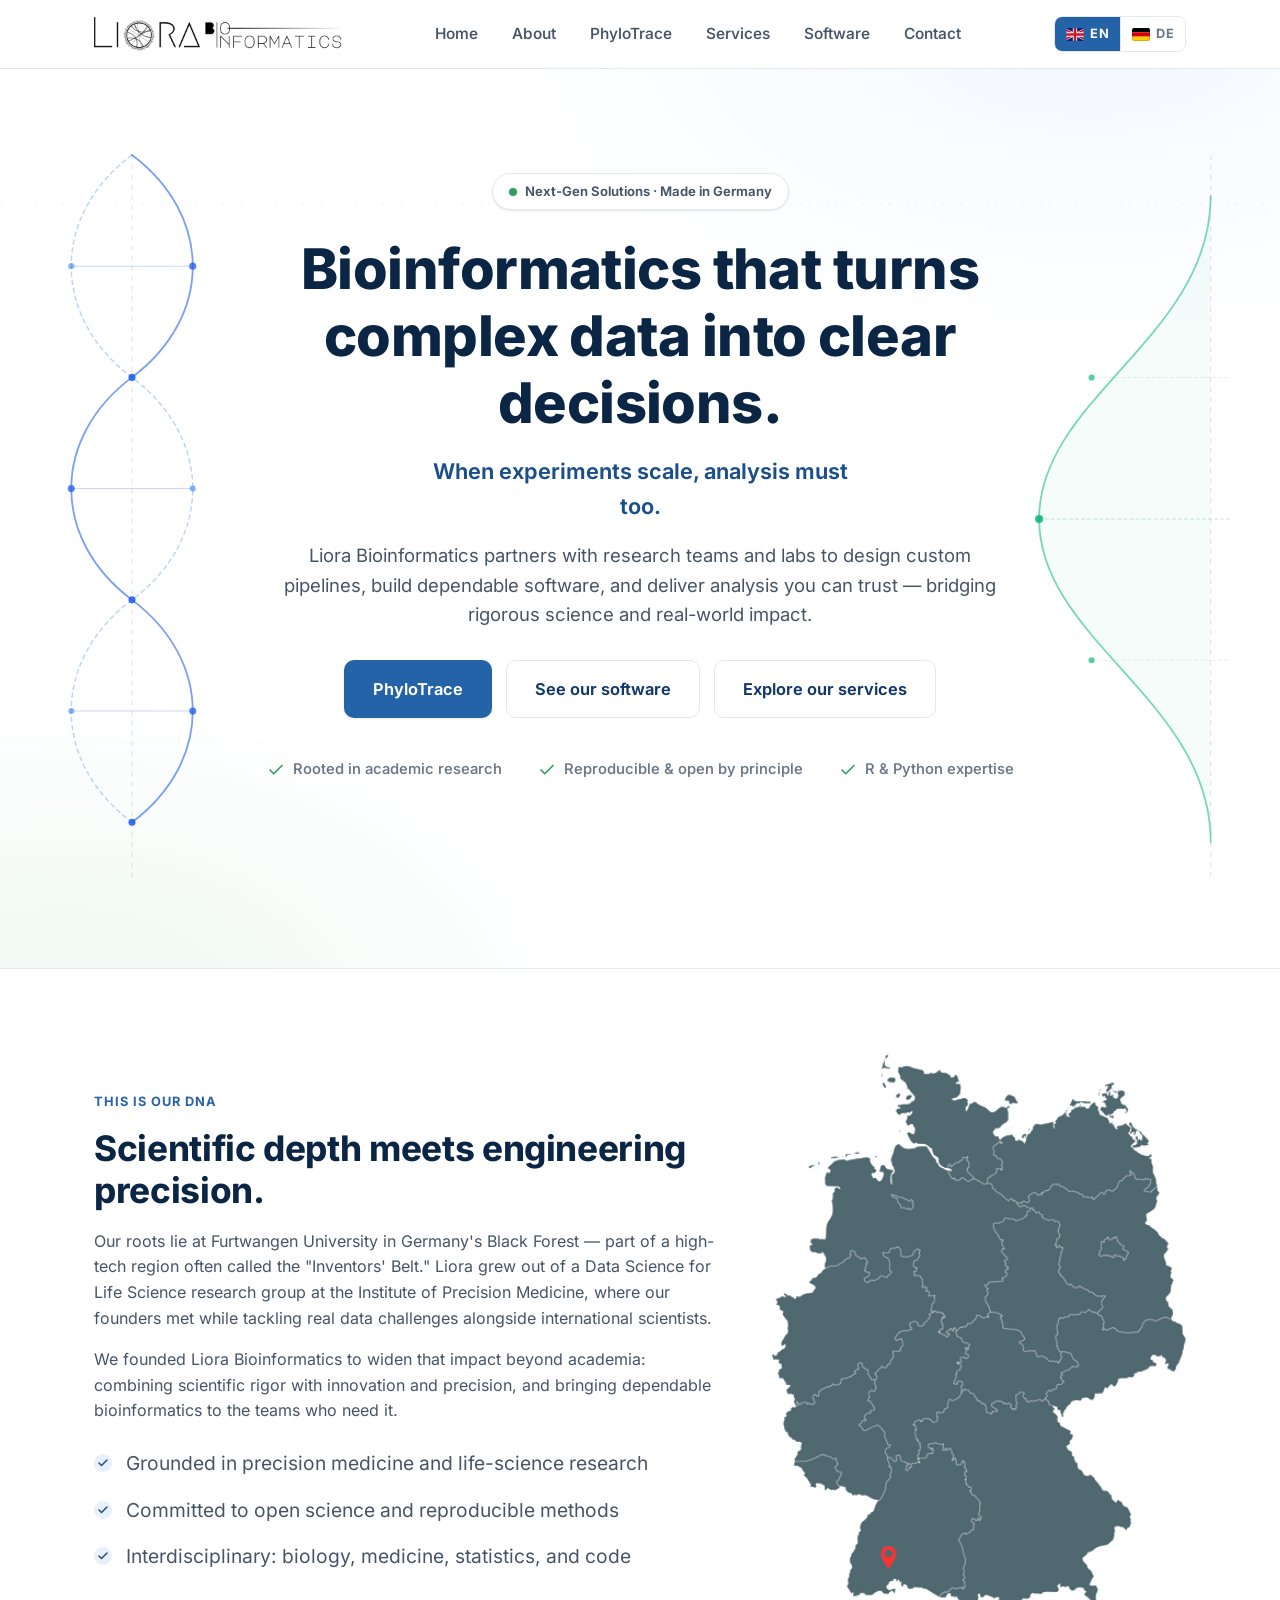
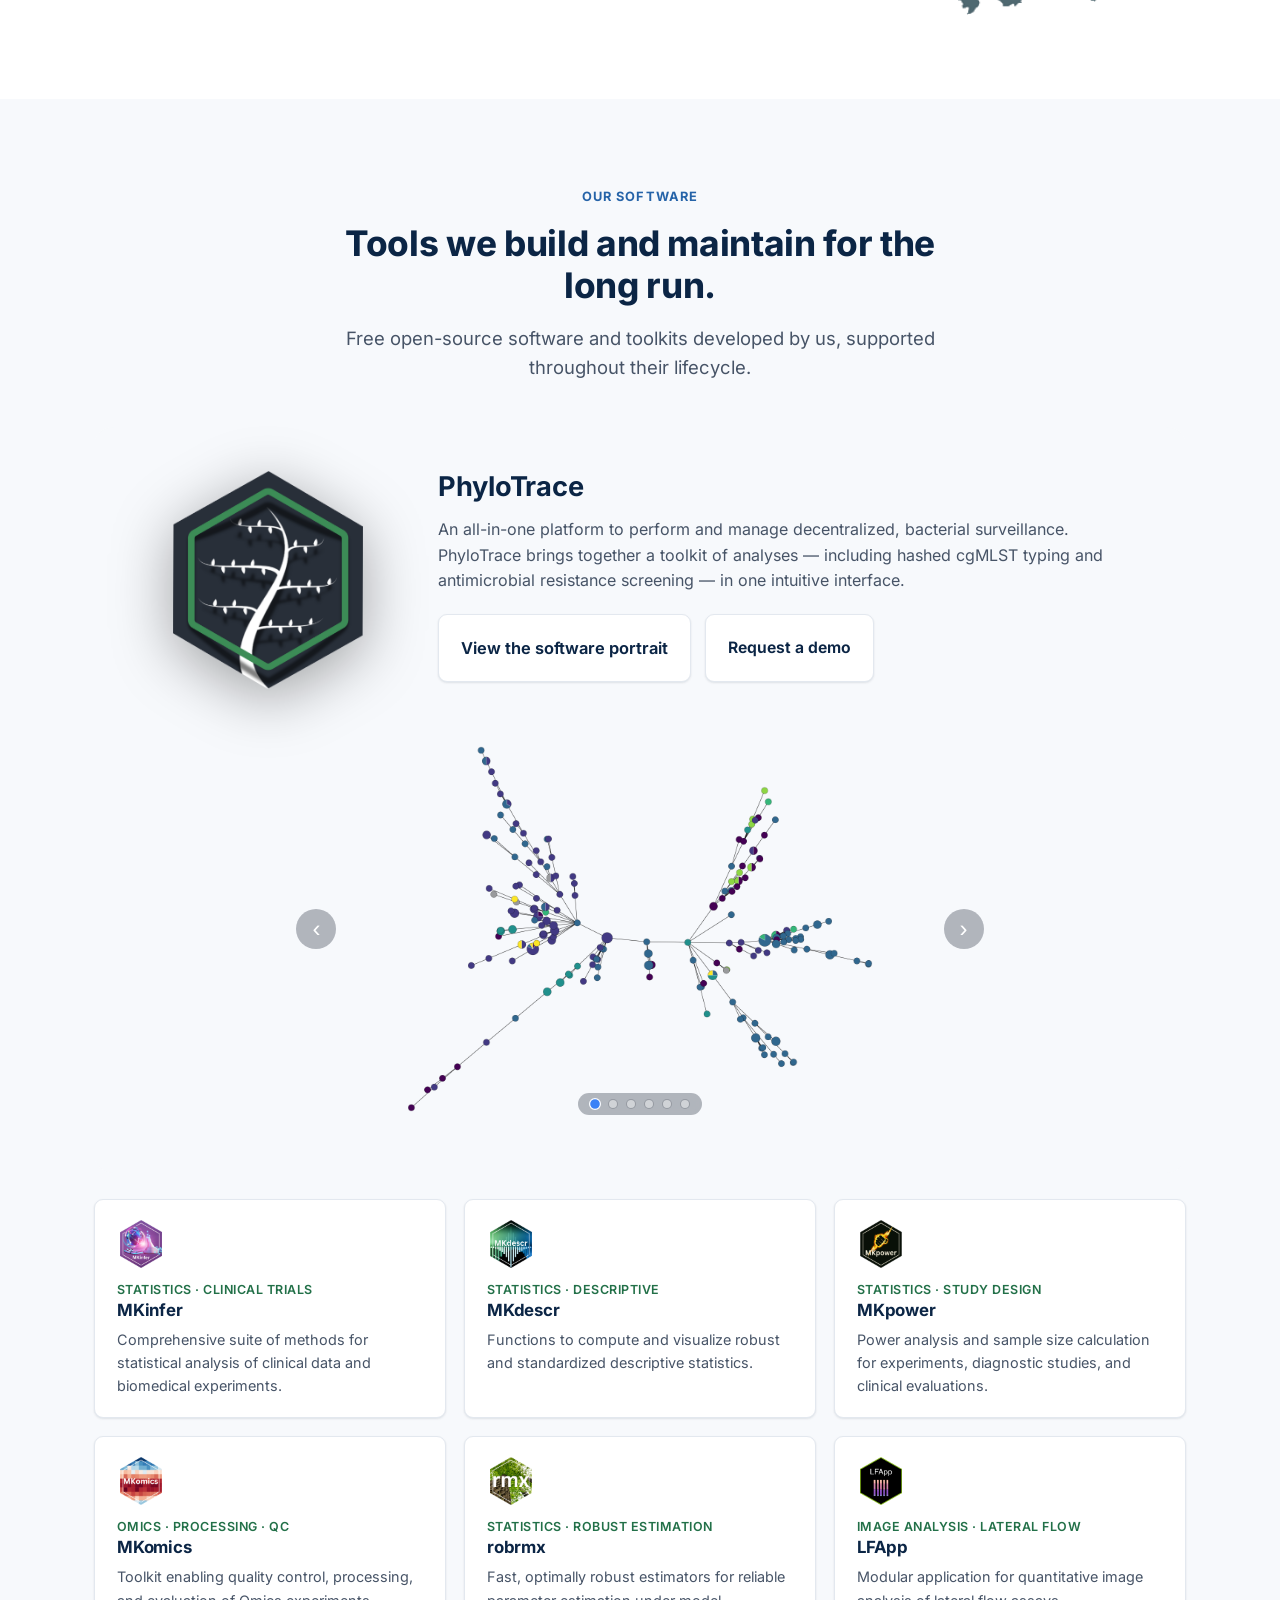
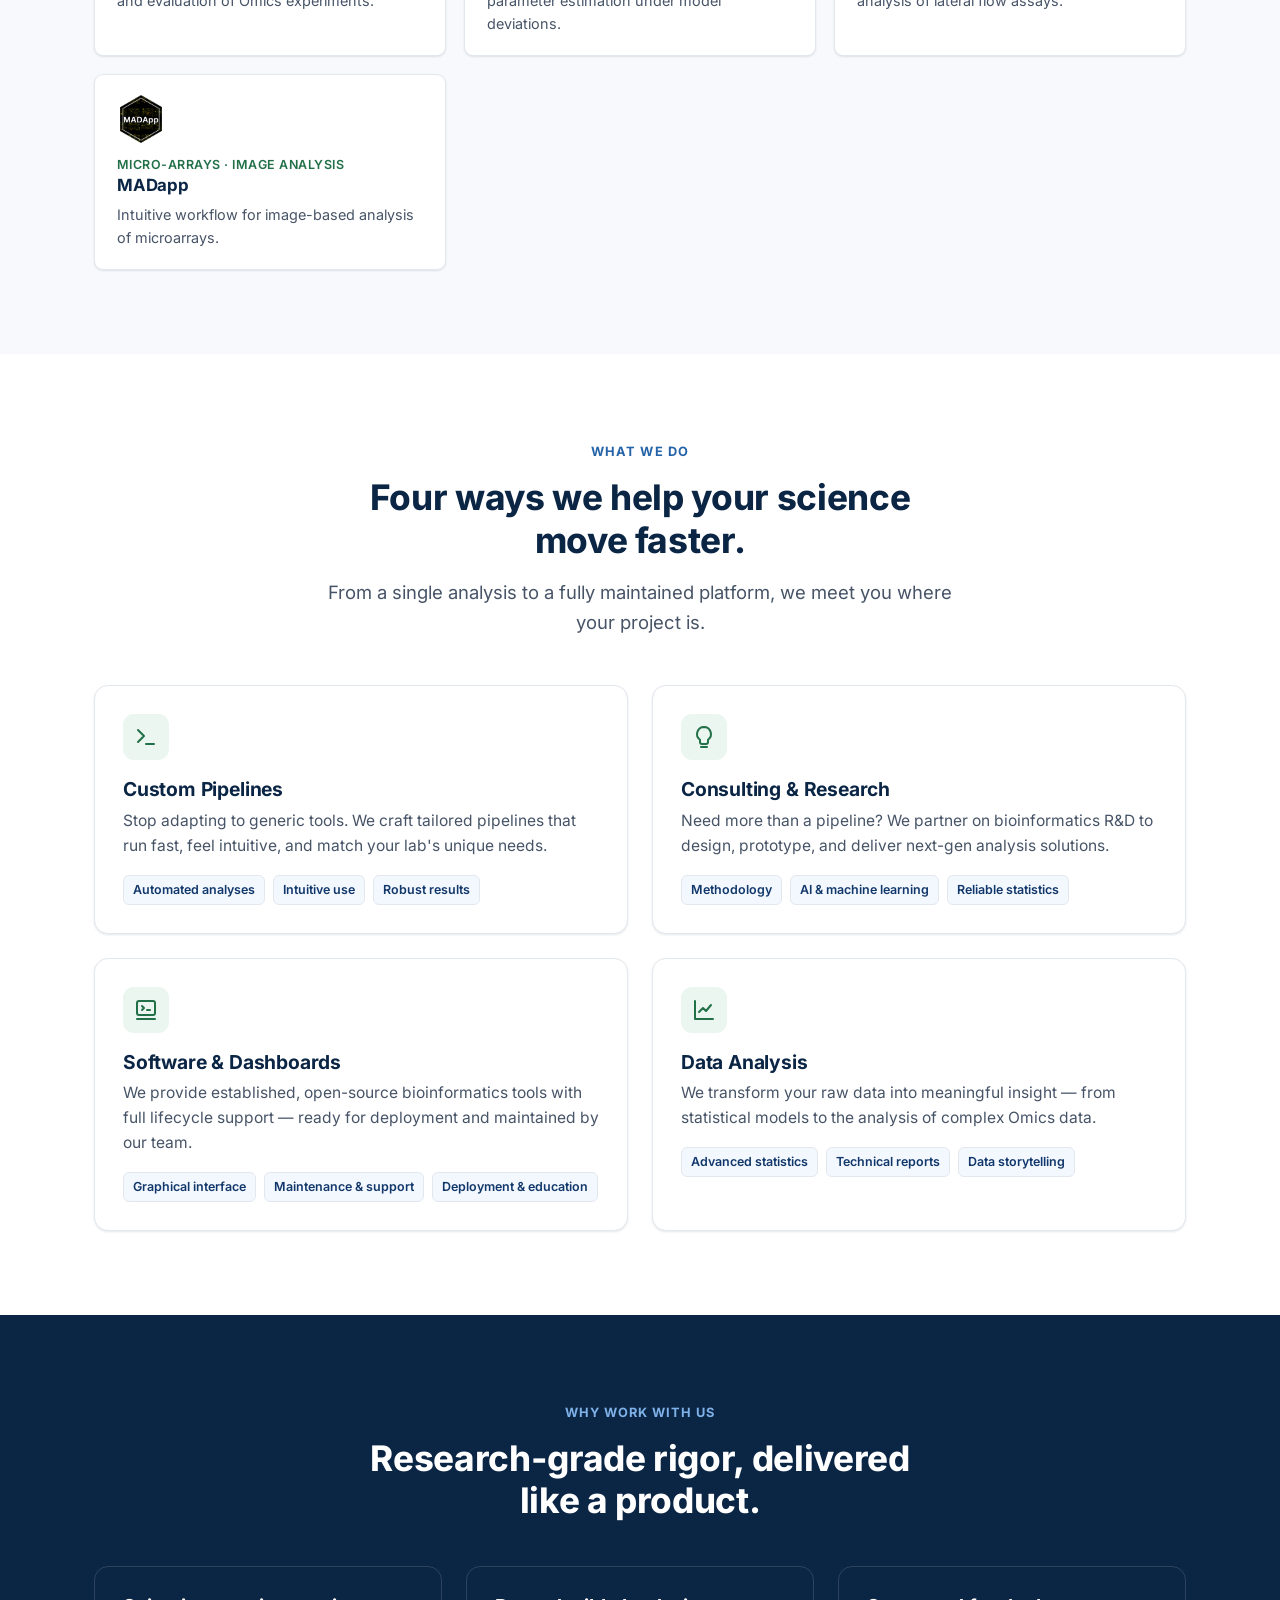
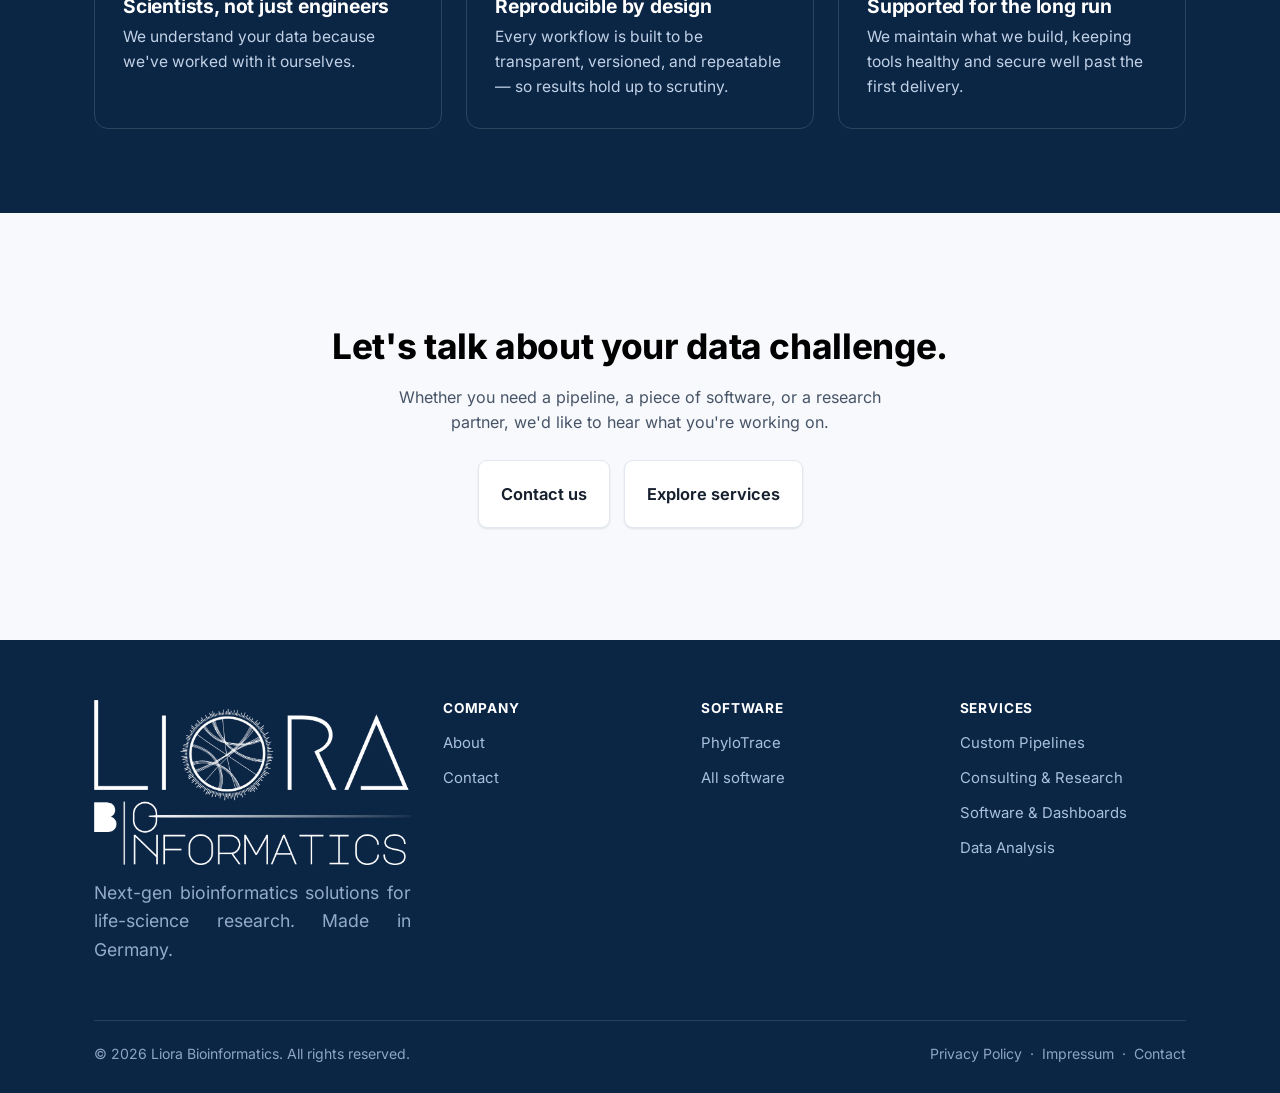
==== commit 809d07e1: "Fixes for rmx logo" ====
--- a/index.html
+++ b/index.html
@@ -229,7 +229,7 @@
             experiments.</p>
         </a>
         <a class="tool" href="/robrmx">
-          <img class="tool-logo" src="assets/img/hex-robrmx.png" alt="robrmx logo" />
+          <img class="tool-logo" src="assets/img/hex-rmx.png" alt="robrmx logo" />
           <div class="cat" data-i18n-html="tool.robrmx.cat">Statistics &middot; Robust estimation</div>
           <h4>robrmx</h4>
           <p data-i18n="tool.robrmx.p">Fast, optimally robust estimators for reliable parameter estimation under model
